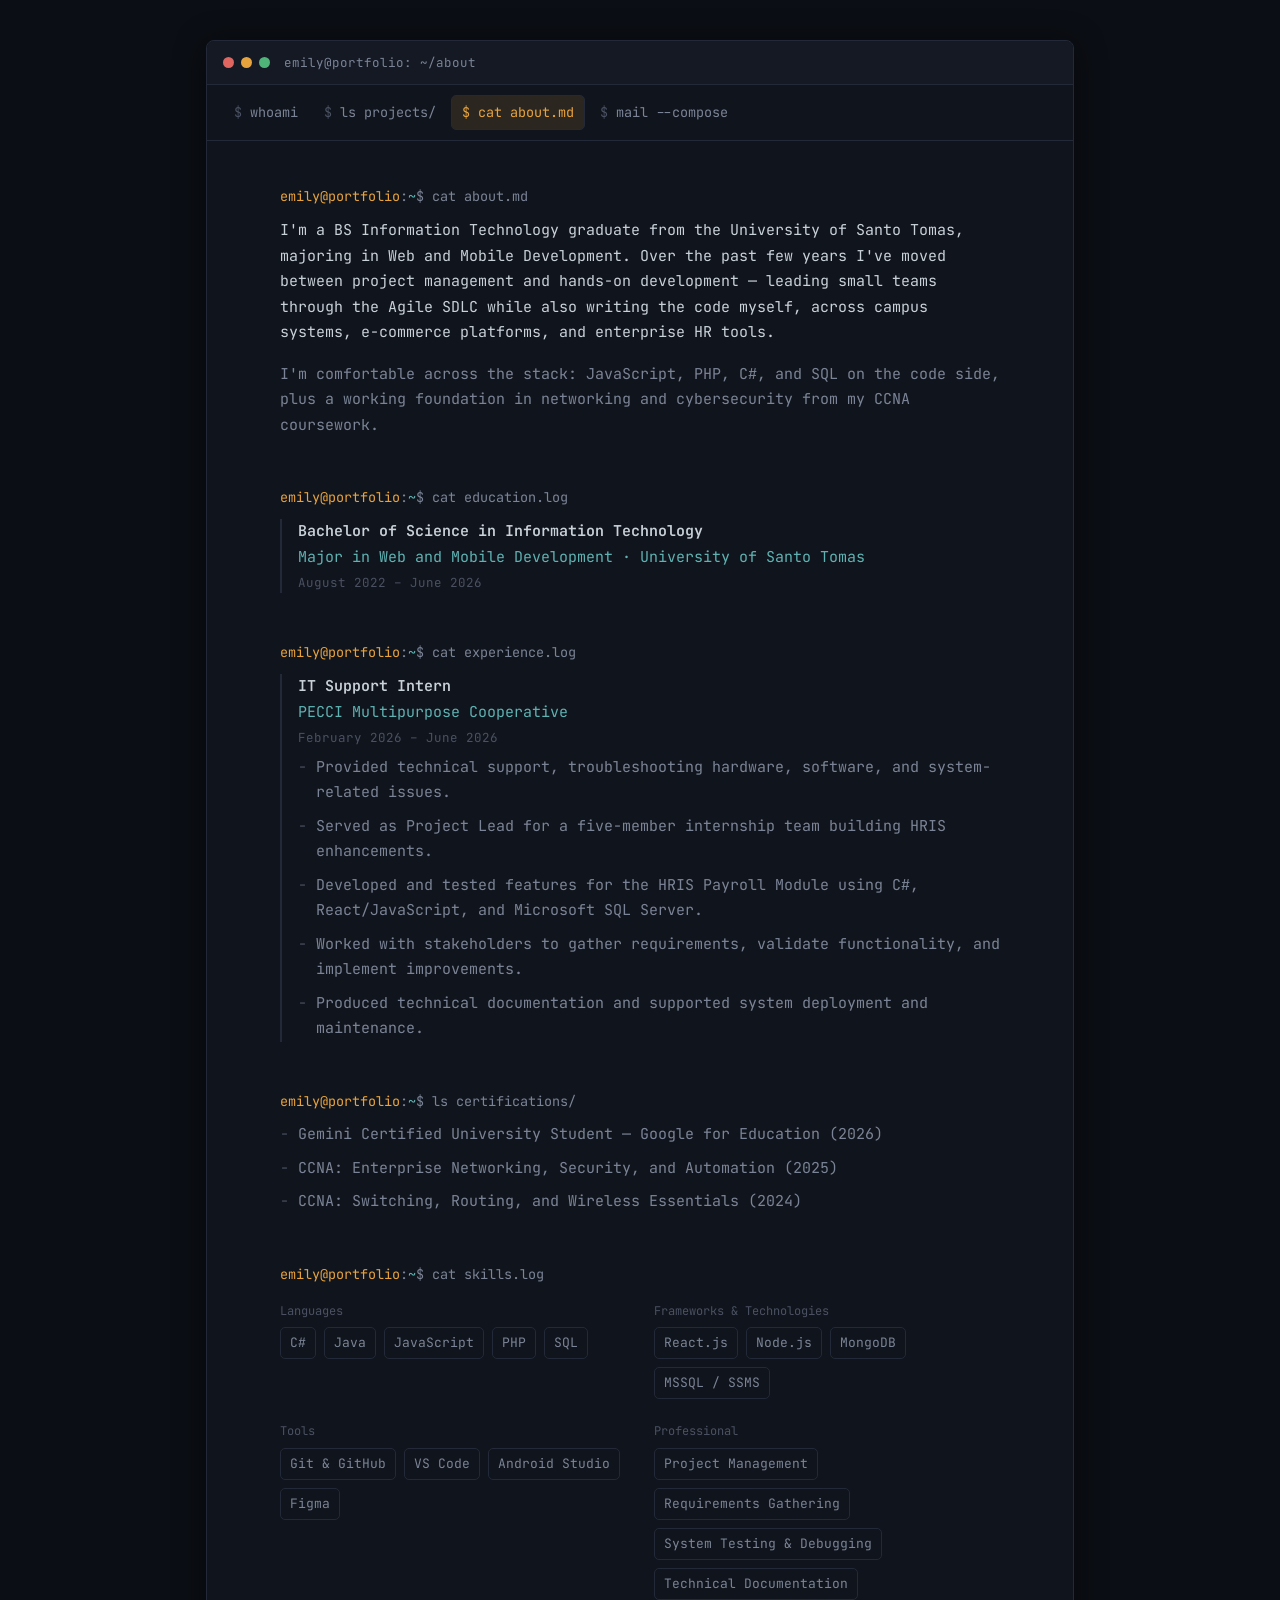
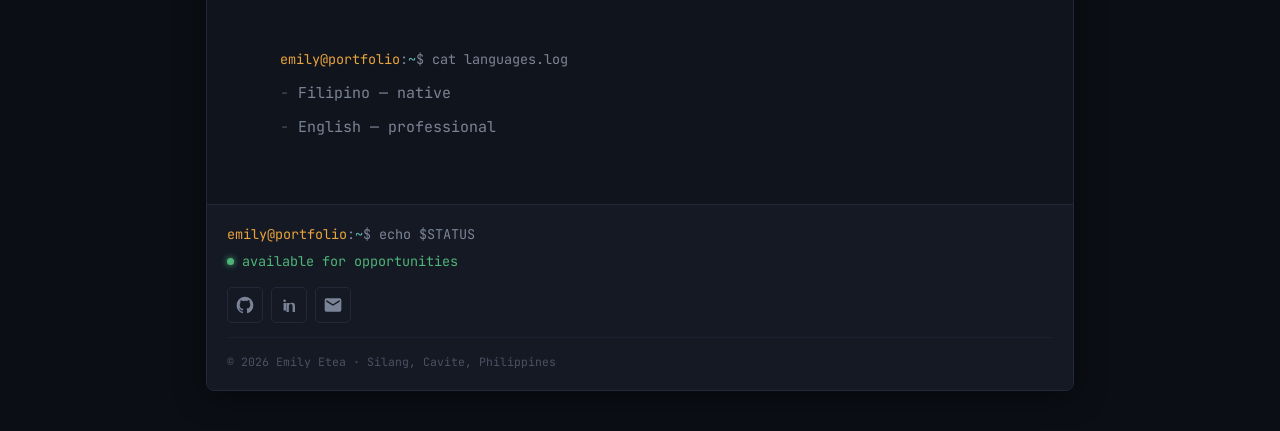
==== about.html @ c7e9036c "Updated pages 9/18/26" ====
<!DOCTYPE html>
<html lang="en">
<head>
<meta charset="UTF-8">
<meta name="viewport" content="width=device-width, initial-scale=1.0">
<title>About — Emily Etea</title>
<link rel="icon" href="data:image/svg+xml,<svg xmlns=%22http://www.w3.org/2000/svg%22 viewBox=%220 0 100 100%22><text y=%22.9em%22 font-size=%2290%22>💻</text></svg>">
<link rel="stylesheet" href="css/style.css">
</head>
<body>
<div class="term">
  <div class="term-window">
    <div class="term-titlebar">
      <div class="term-dots"><span class="a"></span><span class="b"></span><span class="c"></span></div>
      <a class="term-title" href="index.html" data-tooltip="Go home">emily@portfolio: ~/about</a>
    </div>
    <nav class="term-nav" aria-label="Primary">
      <a href="index.html" data-tooltip="Home">whoami</a>
      <a href="projects.html" data-tooltip="Projects">ls projects/</a>
      <a href="about.html" aria-current="page" data-tooltip="About me">cat about.md</a>
      <a href="contact.html" data-tooltip="Get in touch">mail --compose</a>
    </nav>

    <div class="term-body">

      <section class="cmd-block">
        <p class="cmd"><span class="prompt">emily@portfolio</span>:<span class="path">~</span>$ cat about.md</p>
        <p>I'm a BS Information Technology graduate from the University of Santo Tomas, majoring in Web and Mobile Development. Over the past few years I've moved between project management and hands-on development — leading small teams through the Agile SDLC while also writing the code myself, across campus systems, e-commerce platforms, and enterprise HR tools.</p>
        <p class="dim">I'm comfortable across the stack: JavaScript, PHP, C#, and SQL on the code side, plus a working foundation in networking and cybersecurity from my CCNA coursework.</p>
      </section>

      <section class="cmd-block">
        <p class="cmd"><span class="prompt">emily@portfolio</span>:<span class="path">~</span>$ cat education.log</p>
        <div class="entry">
          <div class="entry-head">
            <div class="entry-title">Bachelor of Science in Information Technology</div>
            <div class="entry-org">Major in Web and Mobile Development · University of Santo Tomas</div>
            <span class="entry-date">August 2022 – June 2026</span>
          </div>
        </div>
      </section>

      <section class="cmd-block">
        <p class="cmd"><span class="prompt">emily@portfolio</span>:<span class="path">~</span>$ cat experience.log</p>
        <div class="entry">
          <div class="entry-head">
            <div class="entry-title">IT Support Intern</div>
            <div class="entry-org">PECCI Multipurpose Cooperative</div>
            <span class="entry-date">February 2026 – June 2026</span>
          </div>
          <ul class="plain">
            <li>Provided technical support, troubleshooting hardware, software, and system-related issues.</li>
            <li>Served as Project Lead for a five-member internship team building HRIS enhancements.</li>
            <li>Developed and tested features for the HRIS Payroll Module using C#, React/JavaScript, and Microsoft SQL Server.</li>
            <li>Worked with stakeholders to gather requirements, validate functionality, and implement improvements.</li>
            <li>Produced technical documentation and supported system deployment and maintenance.</li>
          </ul>
        </div>
      </section>

      <section class="cmd-block">
        <p class="cmd"><span class="prompt">emily@portfolio</span>:<span class="path">~</span>$ ls certifications/</p>
        <ul class="plain">
          <li>Gemini Certified University Student — Google for Education (2026)</li>
          <li>CCNA: Enterprise Networking, Security, and Automation (2025)</li>
          <li>CCNA: Switching, Routing, and Wireless Essentials (2024)</li>
        </ul>
      </section>

      <section class="cmd-block">
        <p class="cmd"><span class="prompt">emily@portfolio</span>:<span class="path">~</span>$ cat skills.log</p>
        <dl class="skill-grid">
          <div>
            <dt>Languages</dt>
            <dd class="chips">
              <span class="chip">C#</span><span class="chip">Java</span><span class="chip">JavaScript</span>
              <span class="chip">PHP</span><span class="chip">SQL</span>
            </dd>
          </div>
          <div>
            <dt>Frameworks &amp; Technologies</dt>
            <dd class="chips">
              <span class="chip">React.js</span><span class="chip">Node.js</span>
              <span class="chip">MongoDB</span><span class="chip">MSSQL / SSMS</span>
            </dd>
          </div>
          <div>
            <dt>Tools</dt>
            <dd class="chips">
              <span class="chip">Git &amp; GitHub</span><span class="chip">VS Code</span>
              <span class="chip">Android Studio</span><span class="chip">Figma</span>
            </dd>
          </div>
          <div>
            <dt>Professional</dt>
            <dd class="chips">
              <span class="chip">Project Management</span><span class="chip">Requirements Gathering</span>
              <span class="chip">System Testing &amp; Debugging</span><span class="chip">Technical Documentation</span>
            </dd>
          </div>
        </dl>
      </section>

      <section class="cmd-block">
        <p class="cmd"><span class="prompt">emily@portfolio</span>:<span class="path">~</span>$ cat languages.log</p>
        <ul class="plain">
          <li>Filipino — native</li>
          <li>English — professional</li>
        </ul>
      </section>

    </div>

    <footer class="term-footer">
      <p class="cmd"><span class="prompt">emily@portfolio</span>:<span class="path">~</span>$ echo $STATUS</p>
      <p class="status">available for opportunities</p>
      <div class="links">
        <a class="social-link" href="https://github.com/EmilyEtea" target="_blank" rel="noopener" aria-label="GitHub" data-tooltip="github.com/EmilyEtea">
          <svg viewBox="0 0 24 24" aria-hidden="true"><path d="M12 2C6.48 2 2 6.58 2 12.23c0 4.5 2.87 8.32 6.84 9.67.5.1.68-.22.68-.49v-1.7c-2.78.62-3.37-1.34-3.37-1.34-.45-1.2-1.11-1.52-1.11-1.52-.9-.63.07-.62.07-.62 1 .07 1.54 1.05 1.54 1.05.9 1.57 2.36 1.12 2.94.86.09-.67.35-1.12.63-1.38-2.22-.26-4.56-1.14-4.56-5.05 0-1.12.38-2.03 1.01-2.75-.1-.26-.44-1.3.1-2.7 0 0 .83-.27 2.75 1.05A9.34 9.34 0 0 1 12 6.8c.84 0 1.69.11 2.48.33 1.92-1.32 2.75-1.05 2.75-1.05.54 1.4.2 2.44.1 2.7.63.72 1.01 1.63 1.01 2.75 0 3.92-2.35 4.79-4.58 5.04.36.32.68.94.68 1.9v2.82c0 .27.18.6.69.49A10.23 10.23 0 0 0 22 12.23C22 6.58 17.52 2 12 2Z"/></svg>
        </a>
        <a class="social-link" href="https://www.linkedin.com/in/emily-etea" target="_blank" rel="noopener" aria-label="LinkedIn" data-tooltip="linkedin.com/in/emily-etea">
          <svg viewBox="0 0 24 24" aria-hidden="true"><path d="M6.94 8.5A1.56 1.56 0 1 1 6.94 5.4a1.56 1.56 0 0 1 0 3.1ZM5.5 9.66h2.9v8.84H5.5V9.66Zm4.68 0h2.77v1.21h.04c.39-.73 1.33-1.5 2.74-1.5 2.93 0 3.47 1.93 3.47 4.43v6.7h-2.9v-6.27c0-1.49-.03-3.41-2.08-3.41-2.08 0-2.4 1.62-2.4 3.3v6.38h-2.9V9.66Z"/></svg>
        </a>
        <a class="social-link" href="mailto:emilyetea@hotmail.com" aria-label="Email" data-tooltip="emilyetea@hotmail.com">
          <svg viewBox="0 0 24 24" aria-hidden="true"><path d="M20 4H4a2 2 0 0 0-2 2v12a2 2 0 0 0 2 2h16a2 2 0 0 0 2-2V6a2 2 0 0 0-2-2Zm0 4-8 5-8-5V6l8 5 8-5v2Z"/></svg>
        </a>
      </div>
      <hr class="footer-divider">
      <p class="footer-copy">© 2026 Emily Etea · Silang, Cavite, Philippines</p>
    </footer>
  </div>
</div>
<script src="js/script.js"></script>
</body>
</html>
---- css/style.css ----
/* ==========================================================================
   Emily Etea — portfolio
   Design language: a persistent terminal window. Every section is headed
   by a real shell command relevant to its content instead of a generic
   label. One accent color (amber), one quiet secondary (teal, links only).
   ========================================================================== */

@import url('https://fonts.googleapis.com/css2?family=JetBrains+Mono:wght@400;500;600;700&display=swap');

:root {
  --bg: #0b0e14;
  --bg-panel: #10141c;
  --bg-panel-alt: #141924;
  --border: #232938;
  --border-soft: #1a2030;
  --text: #c9d1d9;
  --text-dim: #7b8496;
  --text-faint: #4b5162;
  --accent: #e8a33d;
  --accent-soft: rgba(232, 163, 61, 0.12);
  --accent-glow: rgba(232, 163, 61, 0.18);
  --link: #5fb3b3;
  --link-hover: #82cccc;
  --dot-a: #e0645f;
  --dot-b: #e8a33d;
  --dot-c: #4fb477;
  --radius: 5px;
  --mono: 'JetBrains Mono', ui-monospace, 'SFMono-Regular', Menlo, Consolas, monospace;
  --maxw: 760px;
  --transition: 160ms ease;
}

* { box-sizing: border-box; }

html { -webkit-text-size-adjust: 100%; }

body {
  margin: 0;
  background: var(--bg);
  color: var(--text);
  font-family: var(--mono);
  font-size: 15px;
  line-height: 1.7;
  -webkit-font-smoothing: antialiased;
}

::selection {
  background: var(--accent-soft);
  color: var(--accent);
}

a {
  color: var(--link);
  text-decoration: none;
  border-bottom: 1px solid transparent;
  transition: color var(--transition), border-color var(--transition);
}
a:hover,
a:focus-visible {
  border-bottom-color: var(--link);
}
a:focus-visible {
  outline: 1px dashed var(--accent);
  outline-offset: 3px;
}

/* ---- social links (icon-only, tooltip on hover) ------------------------- */

.social-link {
  display: inline-flex;
  align-items: center;
  justify-content: center;
  width: 36px;
  height: 36px;
  border-radius: var(--radius);
  border: 1px solid var(--border);
  color: var(--text-dim);
  background: transparent;
  position: relative;
  transition: color var(--transition), border-color var(--transition),
              background var(--transition), box-shadow var(--transition);
}

.social-link:hover,
.social-link:focus-visible {
  color: var(--link-hover);
  border-color: var(--link);
  background: rgba(95, 179, 179, 0.08);
  box-shadow: 0 0 8px rgba(95, 179, 179, 0.15);
  border-bottom: 1px solid var(--link);
}

/* hide the text label — icon only */
.social-link span {
  display: none;
}

.social-link svg {
  width: 20px;
  height: 20px;
  display: block;
  flex-shrink: 0;
  fill: currentColor;
}

/* ---- terminal chrome ---------------------------------------------- */

.term {
  max-width: 900px;
  margin: 40px auto;
  padding: 0 16px;
}

.term-window {
  border: 1px solid var(--border);
  border-radius: 8px;
  background: var(--bg-panel);
  overflow: visible;
  box-shadow: 0 4px 32px rgba(0, 0, 0, 0.45);
}

/* Re-clip the top corners on the titlebar so the rounded window edge still shows */
.term-titlebar {
  display: flex;
  align-items: center;
  gap: 14px;
  padding: 11px 16px;
  background: var(--bg-panel-alt);
  border-bottom: 1px solid var(--border);
  border-radius: 7px 7px 0 0;
}

.term-dots { display: flex; gap: 7px; }
.term-dots span {
  width: 11px;
  height: 11px;
  border-radius: 50%;
  display: inline-block;
  transition: filter var(--transition);
}
.term-dots span:hover { filter: brightness(1.3); }
.term-dots .a { background: var(--dot-a); }
.term-dots .b { background: var(--dot-b); }
.term-dots .c { background: var(--dot-c); }

/* Clickable title / logo in the titlebar */
.term-title {
  font-size: 12.5px;
  color: var(--text-dim);
}

a.term-title {
  border-bottom: none;
  transition: color var(--transition);
}
a.term-title:hover,
a.term-title:focus-visible {
  color: var(--text);
  border-bottom: none;
}

/* ---- title tooltip on hover -------------------------------------------- */
/* Applied to nav links and the titlebar logo link */

[data-tooltip] {
  position: relative;
}

[data-tooltip]::after {
  content: attr(data-tooltip);
  position: absolute;
  bottom: calc(100% + 8px);
  left: 50%;
  transform: translateX(-50%) translateY(4px);
  background: var(--bg-panel-alt);
  border: 1px solid var(--border);
  color: var(--text-dim);
  font-size: 11.5px;
  white-space: nowrap;
  padding: 5px 10px;
  border-radius: var(--radius);
  pointer-events: none;
  opacity: 0;
  transition: opacity 140ms ease, transform 140ms ease;
  z-index: 10;
}

[data-tooltip]:hover::after,
[data-tooltip]:focus-visible::after {
  opacity: 1;
  transform: translateX(-50%) translateY(0);
}

/* nav styled as shell commands */
.term-nav {
  display: flex;
  flex-wrap: wrap;
  gap: 4px 4px;
  padding: 10px 16px;
  border-bottom: 1px solid var(--border);
  background: var(--bg-panel);
}
.term-nav a {
  color: var(--text-dim);
  border: 1px solid transparent;
  padding: 5px 10px;
  border-radius: var(--radius);
  font-size: 13.5px;
  border-bottom: 1px solid transparent;
  transition: color var(--transition), border-color var(--transition), background var(--transition);
}
.term-nav a::before {
  content: "$ ";
  color: var(--text-faint);
  transition: color var(--transition);
}
.term-nav a:hover {
  color: var(--text);
  border-color: var(--border);
}
.term-nav a:hover::before {
  color: var(--text-dim);
}
.term-nav a[aria-current="page"] {
  color: var(--accent);
  border-color: var(--border);
  background: var(--accent-soft);
}
.term-nav a[aria-current="page"]::before {
  color: var(--accent);
}

.term-body {
  max-width: var(--maxw);
  margin: 0 auto;
  padding: 44px 20px 56px;
}

/* ---- command / output blocks --------------------------------------- */

.cmd {
  color: var(--text-dim);
  font-size: 13.5px;
  margin: 0 0 10px;
}
.cmd .prompt { color: var(--accent); }
.cmd .path { color: var(--link); }

.cmd-block {
  margin: 0 0 48px;
  /* fade-in on scroll — JS sets .is-visible */
  opacity: 0;
  transform: translateY(12px);
  transition: opacity 380ms ease, transform 380ms ease;
}
.cmd-block.is-visible {
  opacity: 1;
  transform: translateY(0);
}
.cmd-block:last-child { margin-bottom: 0; }

.hero-line {
  font-size: 15px;
  color: var(--text);
  margin: 0 0 6px;
}

.cursor {
  display: inline-block;
  width: 8px;
  height: 1em;
  background: var(--accent);
  vertical-align: text-bottom;
  margin-left: 2px;
  animation: blink 1s steps(1) infinite;
}
@keyframes blink { 50% { opacity: 0; } }
@media (prefers-reduced-motion: reduce) {
  .cursor { animation: none; }
  .cmd-block { opacity: 1; transform: none; transition: none; }
}

h1, h2, h3 {
  font-family: var(--mono);
  font-weight: 700;
  color: var(--text);
  line-height: 1.35;
  margin: 0 0 14px;
}
h1 { font-size: 26px; }
h2 { font-size: 19px; }
h3 { font-size: 15.5px; color: var(--accent); }

p { margin: 0 0 16px; color: var(--text); }
p.dim { color: var(--text-dim); }

ul.plain { list-style: none; margin: 0; padding: 0; }
ul.plain li {
  padding-left: 18px;
  position: relative;
  margin-bottom: 8px;
  color: var(--text-dim);
}
ul.plain li::before {
  content: "-";
  position: absolute;
  left: 0;
  color: var(--text-faint);
}

/* ---- chips / tags ---------------------------------------------------- */

.chips { display: flex; flex-wrap: wrap; gap: 8px; margin: 4px 0 0; }
.chip {
  border: 1px solid var(--border);
  border-radius: var(--radius);
  padding: 4px 9px;
  font-size: 13px;
  color: var(--text-dim);
  transition: color var(--transition), border-color var(--transition), background var(--transition);
  cursor: default;
}
.chip:hover {
  color: var(--accent);
  border-color: var(--accent);
  background: var(--accent-soft);
}

/* ---- buttons ----------------------------------------------------------- */

.btn-row { display: flex; flex-wrap: wrap; gap: 12px; margin-top: 22px; }
.btn {
  font-family: var(--mono);
  font-size: 13.5px;
  color: var(--text);
  border: 1px solid var(--border);
  border-radius: var(--radius);
  padding: 9px 14px;
  background: var(--bg-panel-alt);
  transition: color var(--transition), border-color var(--transition),
              background var(--transition), box-shadow var(--transition);
  position: relative;
  overflow: hidden;
}
.btn::before { content: "[ "; color: var(--text-faint); }
.btn::after  { content: " ]"; color: var(--text-faint); }
.btn:hover {
  border-color: var(--accent);
  color: var(--accent);
  border-bottom: 1px solid var(--accent);
  box-shadow: 0 0 10px var(--accent-glow);
}
.btn.primary { color: var(--accent); border-color: var(--border); }
.btn.primary:hover {
  background: var(--accent-soft);
  box-shadow: 0 0 12px var(--accent-glow);
}

/* ---- panels (highlights, project cards) --------------------------------- */

.panel {
  border: 1px solid var(--border);
  border-radius: 6px;
  padding: 18px 20px;
  margin-bottom: 16px;
  background: var(--bg-panel-alt);
  transition: border-color var(--transition), transform 180ms ease,
              box-shadow 180ms ease;
}
.panel:last-child { margin-bottom: 0; }
.panel:hover {
  border-color: var(--border-soft);
  transform: translateY(-2px);
  box-shadow: 0 6px 24px rgba(0, 0, 0, 0.35);
}

.panel-head {
  display: flex;
  justify-content: space-between;
  align-items: baseline;
  gap: 12px;
  flex-wrap: wrap;
  margin-bottom: 8px;
}
.panel-head .name {
  color: var(--accent);
  font-weight: 600;
  font-size: 15px;
  display: inline-flex;
  align-items: center;
  gap: 8px;
}
.panel-head .name svg {
  width: 16px;
  height: 16px;
  fill: currentColor;
  flex-shrink: 0;
}
.panel-head .meta { color: var(--text-faint); font-size: 12.5px; }

/* ---- timeline / experience entries --------------------------------------- */

.entry { padding-left: 16px; border-left: 2px solid var(--border); margin-bottom: 28px; }
.entry:last-child { margin-bottom: 0; }
.entry-head { margin-bottom: 6px; }
.entry-title { color: var(--text); font-weight: 600; font-size: 15px; }
.entry-org { color: var(--link); }
.entry-date { color: var(--text-faint); font-size: 12.5px; display: block; margin-top: 2px; }

/* ---- skills matrix --------------------------------------------------------- */

.skill-grid {
  display: grid;
  grid-template-columns: 1fr 1fr;
  gap: 22px 28px;
}
.skill-grid dt { color: var(--text-faint); font-size: 12px; margin-bottom: 6px; }
.skill-grid dd { margin: 0; }

/* ---- footer ------------------------------------------------------------------ */

.term-footer {
  border-top: 1px solid var(--border);
  padding: 18px 20px;
  background: var(--bg-panel-alt);
  border-radius: 0 0 7px 7px;
  overflow: visible;
}
.term-footer .cmd { margin-bottom: 4px; }
.term-footer .status {
  color: var(--dot-c);
  font-size: 13.5px;
  margin: 0 0 14px;
  display: flex;
  align-items: center;
  gap: 8px;
}
.term-footer .status::before {
  content: '';
  display: inline-block;
  width: 7px;
  height: 7px;
  border-radius: 50%;
  background: var(--dot-c);
  box-shadow: 0 0 6px var(--dot-c);
  flex-shrink: 0;
  animation: pulse 2.2s ease infinite;
}
@keyframes pulse {
  0%, 100% { opacity: 1; }
  50%       { opacity: 0.4; }
}
@media (prefers-reduced-motion: reduce) {
  .term-footer .status::before { animation: none; }
}

.term-footer .links {
  display: flex;
  flex-wrap: wrap;
  gap: 8px;
}

/* ---- footer divider ---- */

.footer-divider {
  border: none;
  border-top: 1px solid var(--border-soft);
  margin: 14px 0;
}

.footer-copy {
  color: var(--text-faint);
  font-size: 11.5px;
  margin: 0;
}

/* ---- responsive ----------------------------------------------------------- */

@media (max-width: 620px) {
  .skill-grid { grid-template-columns: 1fr; }
  .term-body { padding: 32px 16px 44px; }
  h1 { font-size: 22px; }
  .term { margin: 16px auto; }
}
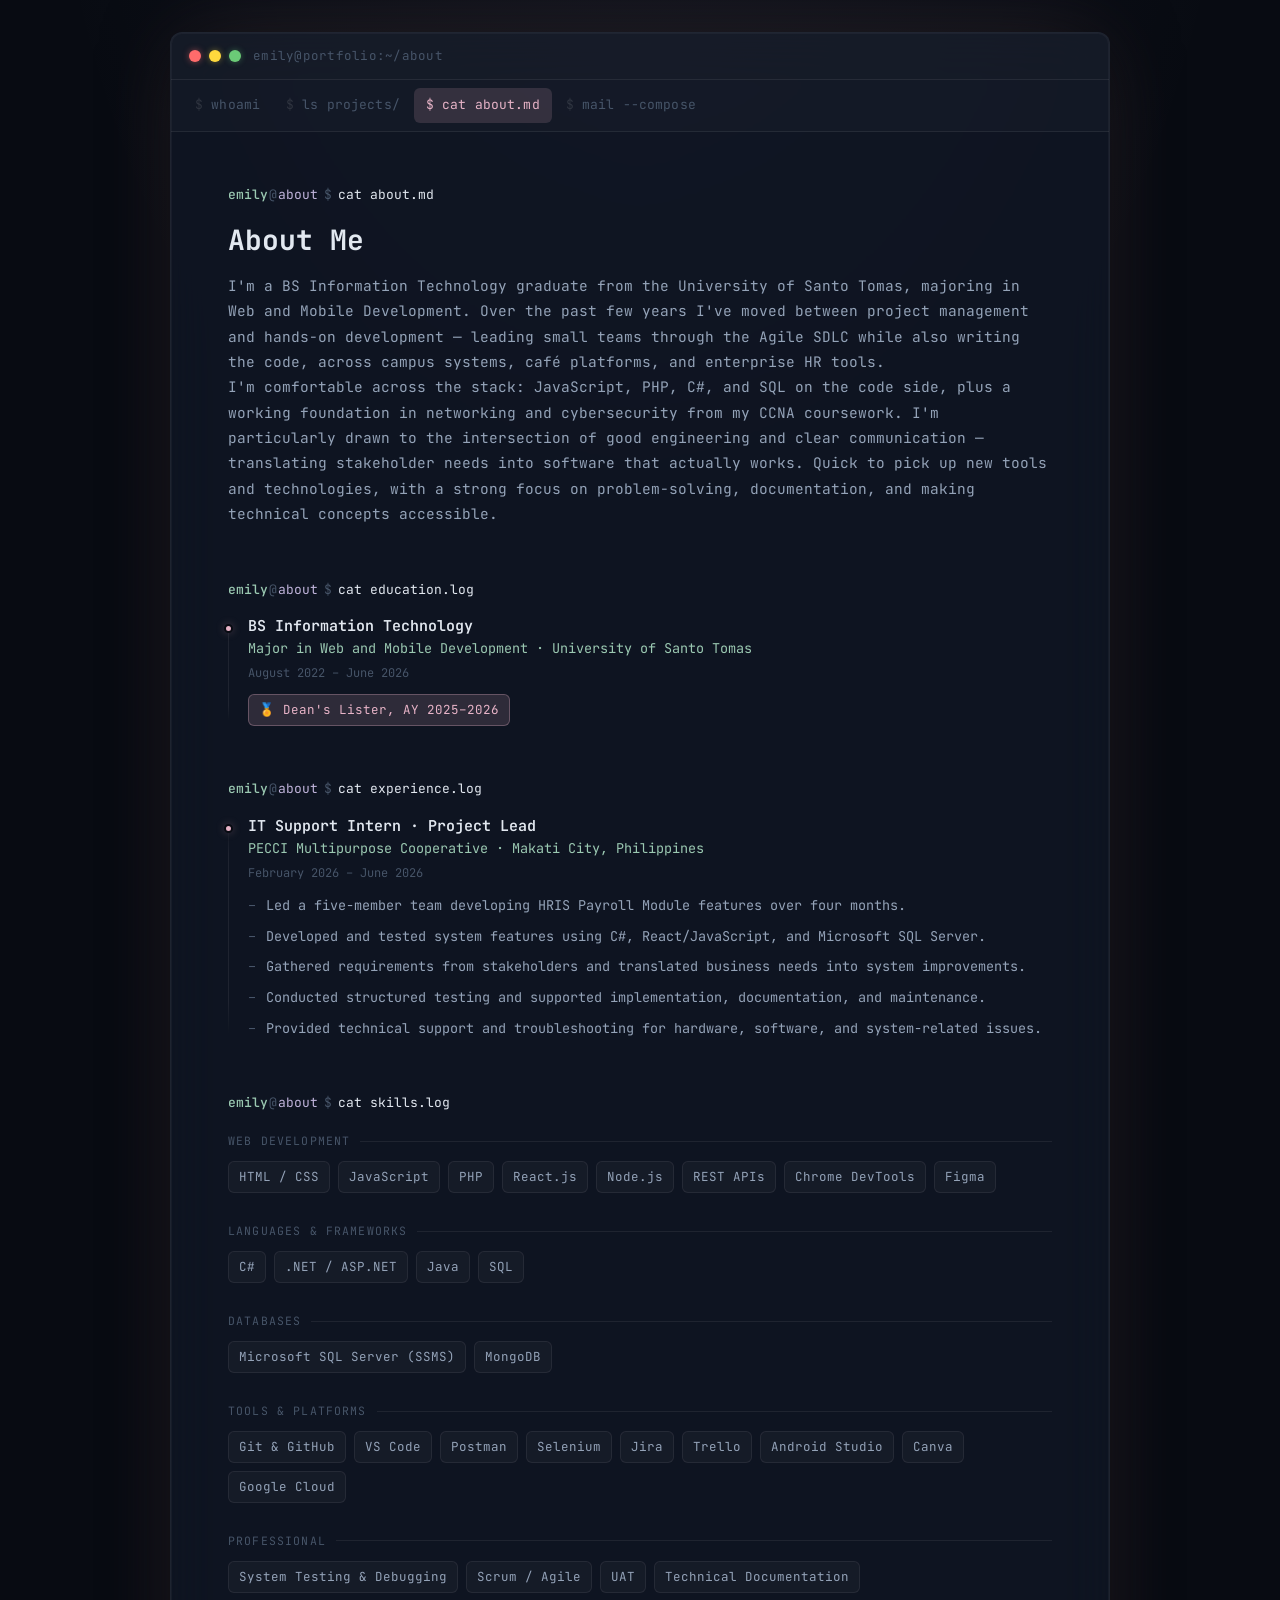
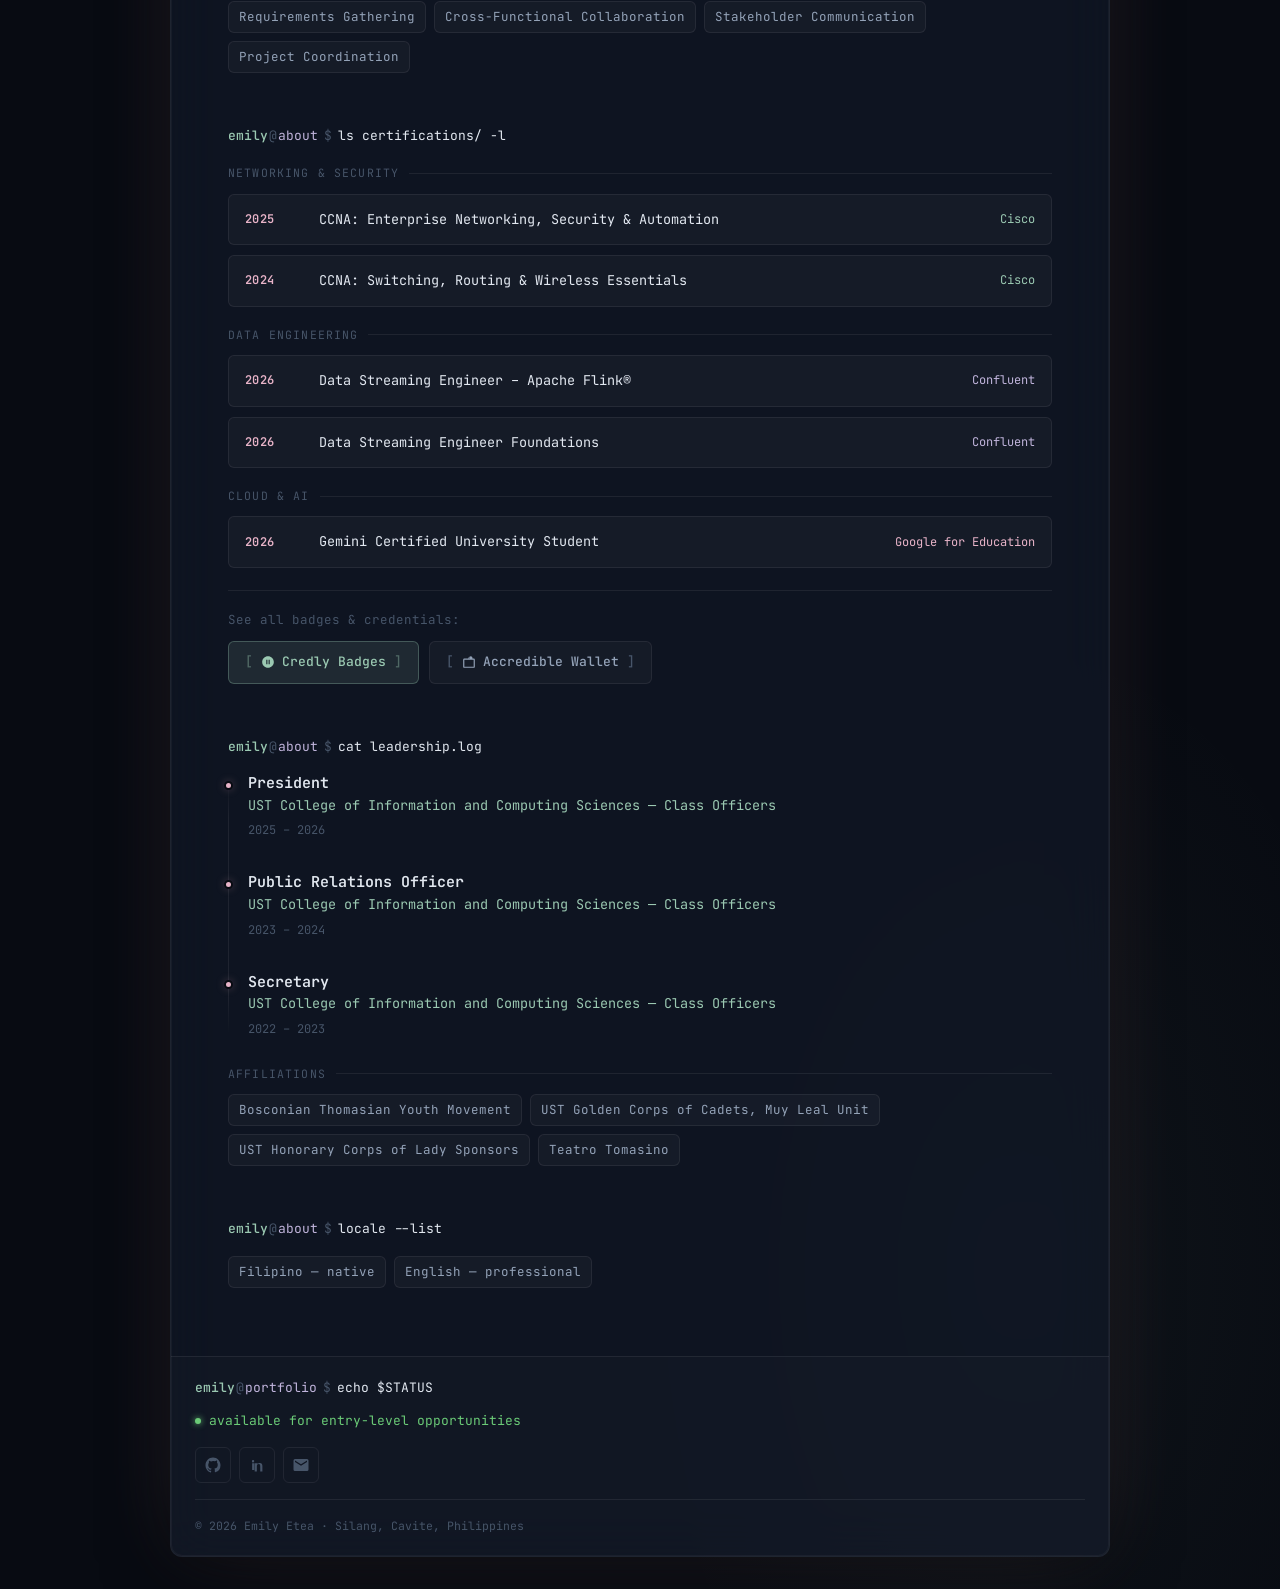
==== commit e12d8aeb: "Revised output." ====
--- a/about.html
+++ b/about.html
@@ -4,117 +4,280 @@
 <meta charset="UTF-8">
 <meta name="viewport" content="width=device-width, initial-scale=1.0">
 <title>About — Emily Etea</title>
-<link rel="icon" href="data:image/svg+xml,<svg xmlns=%22http://www.w3.org/2000/svg%22 viewBox=%220 0 100 100%22><text y=%22.9em%22 font-size=%2290%22>💻</text></svg>">
+<meta name="description" content="Background, skills, experience, and certifications for Emily Etea, IT graduate from UST.">
+<link rel="icon" href="data:image/svg+xml,<svg xmlns=%22http://www.w3.org/2000/svg%22 viewBox=%220 0 100 100%22><text y=%22.9em%22 font-size=%2290%22>🌸</text></svg>">
 <link rel="stylesheet" href="css/style.css">
 </head>
 <body>
 <div class="term">
   <div class="term-window">
+
     <div class="term-titlebar">
-      <div class="term-dots"><span class="a"></span><span class="b"></span><span class="c"></span></div>
-      <a class="term-title" href="index.html" data-tooltip="Go home">emily@portfolio: ~/about</a>
+      <div class="term-dots">
+        <span class="a"></span><span class="b"></span><span class="c"></span>
+      </div>
+      <a class="term-title" href="index.html" data-tooltip="Home">emily@portfolio:~/about</a>
     </div>
+
     <nav class="term-nav" aria-label="Primary">
       <a href="index.html" data-tooltip="Home">whoami</a>
       <a href="projects.html" data-tooltip="Projects">ls projects/</a>
-      <a href="about.html" aria-current="page" data-tooltip="About me">cat about.md</a>
+      <a href="about.html" aria-current="page" data-tooltip="About &amp; Skills">cat about.md</a>
       <a href="contact.html" data-tooltip="Get in touch">mail --compose</a>
     </nav>
 
     <div class="term-body">
 
-      <section class="cmd-block">
-        <p class="cmd"><span class="prompt">emily@portfolio</span>:<span class="path">~</span>$ cat about.md</p>
-        <p>I'm a BS Information Technology graduate from the University of Santo Tomas, majoring in Web and Mobile Development. Over the past few years I've moved between project management and hands-on development — leading small teams through the Agile SDLC while also writing the code myself, across campus systems, e-commerce platforms, and enterprise HR tools.</p>
-        <p class="dim">I'm comfortable across the stack: JavaScript, PHP, C#, and SQL on the code side, plus a working foundation in networking and cybersecurity from my CCNA coursework.</p>
-      </section>
-
-      <section class="cmd-block">
-        <p class="cmd"><span class="prompt">emily@portfolio</span>:<span class="path">~</span>$ cat education.log</p>
-        <div class="entry">
-          <div class="entry-head">
-            <div class="entry-title">Bachelor of Science in Information Technology</div>
+      <!-- ── About ────────────────────────────────────────── -->
+      <section class="cmd-block">
+        <p class="cmd">
+          <span class="prompt">emily</span><span class="sep">@</span><span class="path">about</span><span class="dollar">$</span>
+          <span class="command">cat about.md</span>
+        </p>
+        <h1 style="margin-bottom:14px">About Me</h1>
+        <p>
+          I'm a BS Information Technology graduate from the University of Santo Tomas, majoring in
+          Web and Mobile Development. Over the past few years I've moved between project management
+          and hands-on development — leading small teams through the Agile SDLC while also writing
+          the code, across campus systems, café platforms, and enterprise HR tools.
+        </p>
+        <p>
+          I'm comfortable across the stack: JavaScript, PHP, C#, and SQL on the code side, plus a
+          working foundation in networking and cybersecurity from my CCNA coursework. I'm particularly
+          drawn to the intersection of good engineering and clear communication — translating stakeholder
+          needs into software that actually works. Quick to pick up new tools and technologies, with a
+          strong focus on problem-solving, documentation, and making technical concepts accessible.
+        </p>
+      </section>
+
+      <!-- ── Education ────────────────────────────────────── -->
+      <section class="cmd-block">
+        <p class="cmd">
+          <span class="prompt">emily</span><span class="sep">@</span><span class="path">about</span><span class="dollar">$</span>
+          <span class="command">cat education.log</span>
+        </p>
+        <div class="timeline">
+          <div class="entry">
+            <div class="entry-title">BS Information Technology</div>
             <div class="entry-org">Major in Web and Mobile Development · University of Santo Tomas</div>
             <span class="entry-date">August 2022 – June 2026</span>
-          </div>
-        </div>
-      </section>
-
-      <section class="cmd-block">
-        <p class="cmd"><span class="prompt">emily@portfolio</span>:<span class="path">~</span>$ cat experience.log</p>
-        <div class="entry">
-          <div class="entry-head">
-            <div class="entry-title">IT Support Intern</div>
-            <div class="entry-org">PECCI Multipurpose Cooperative</div>
+            <div class="chips" style="margin-top:8px">
+              <span class="chip chip-honor">🏅 Dean's Lister, AY 2025–2026</span>
+            </div>
+          </div>
+        </div>
+      </section>
+
+      <!-- ── Experience ───────────────────────────────────── -->
+      <section class="cmd-block">
+        <p class="cmd">
+          <span class="prompt">emily</span><span class="sep">@</span><span class="path">about</span><span class="dollar">$</span>
+          <span class="command">cat experience.log</span>
+        </p>
+        <div class="timeline">
+          <div class="entry">
+            <div class="entry-title">IT Support Intern · Project Lead</div>
+            <div class="entry-org">PECCI Multipurpose Cooperative · Makati City, Philippines</div>
             <span class="entry-date">February 2026 – June 2026</span>
-          </div>
-          <ul class="plain">
-            <li>Provided technical support, troubleshooting hardware, software, and system-related issues.</li>
-            <li>Served as Project Lead for a five-member internship team building HRIS enhancements.</li>
-            <li>Developed and tested features for the HRIS Payroll Module using C#, React/JavaScript, and Microsoft SQL Server.</li>
-            <li>Worked with stakeholders to gather requirements, validate functionality, and implement improvements.</li>
-            <li>Produced technical documentation and supported system deployment and maintenance.</li>
-          </ul>
-        </div>
-      </section>
-
-      <section class="cmd-block">
-        <p class="cmd"><span class="prompt">emily@portfolio</span>:<span class="path">~</span>$ ls certifications/</p>
-        <ul class="plain">
-          <li>Gemini Certified University Student — Google for Education (2026)</li>
-          <li>CCNA: Enterprise Networking, Security, and Automation (2025)</li>
-          <li>CCNA: Switching, Routing, and Wireless Essentials (2024)</li>
-        </ul>
-      </section>
-
-      <section class="cmd-block">
-        <p class="cmd"><span class="prompt">emily@portfolio</span>:<span class="path">~</span>$ cat skills.log</p>
-        <dl class="skill-grid">
-          <div>
-            <dt>Languages</dt>
-            <dd class="chips">
-              <span class="chip">C#</span><span class="chip">Java</span><span class="chip">JavaScript</span>
-              <span class="chip">PHP</span><span class="chip">SQL</span>
-            </dd>
-          </div>
-          <div>
-            <dt>Frameworks &amp; Technologies</dt>
-            <dd class="chips">
-              <span class="chip">React.js</span><span class="chip">Node.js</span>
-              <span class="chip">MongoDB</span><span class="chip">MSSQL / SSMS</span>
-            </dd>
-          </div>
-          <div>
-            <dt>Tools</dt>
-            <dd class="chips">
-              <span class="chip">Git &amp; GitHub</span><span class="chip">VS Code</span>
-              <span class="chip">Android Studio</span><span class="chip">Figma</span>
-            </dd>
-          </div>
-          <div>
-            <dt>Professional</dt>
-            <dd class="chips">
-              <span class="chip">Project Management</span><span class="chip">Requirements Gathering</span>
-              <span class="chip">System Testing &amp; Debugging</span><span class="chip">Technical Documentation</span>
-            </dd>
-          </div>
-        </dl>
-      </section>
-
-      <section class="cmd-block">
-        <p class="cmd"><span class="prompt">emily@portfolio</span>:<span class="path">~</span>$ cat languages.log</p>
-        <ul class="plain">
-          <li>Filipino — native</li>
-          <li>English — professional</li>
-        </ul>
-      </section>
-
-    </div>
+            <ul class="plain">
+              <li>Led a five-member team developing HRIS Payroll Module features over four months.</li>
+              <li>Developed and tested system features using C#, React/JavaScript, and Microsoft SQL Server.</li>
+              <li>Gathered requirements from stakeholders and translated business needs into system improvements.</li>
+              <li>Conducted structured testing and supported implementation, documentation, and maintenance.</li>
+              <li>Provided technical support and troubleshooting for hardware, software, and system-related issues.</li>
+            </ul>
+          </div>
+        </div>
+      </section>
+
+      <!-- ── Skills ───────────────────────────────────────── -->
+      <section class="cmd-block">
+        <p class="cmd">
+          <span class="prompt">emily</span><span class="sep">@</span><span class="path">about</span><span class="dollar">$</span>
+          <span class="command">cat skills.log</span>
+        </p>
+
+        <div class="skill-section">
+          <div class="skill-category">Web Development</div>
+          <div class="chips">
+            <span class="chip">HTML / CSS</span>
+            <span class="chip">JavaScript</span>
+            <span class="chip">PHP</span>
+            <span class="chip">React.js</span>
+            <span class="chip">Node.js</span>
+            <span class="chip">REST APIs</span>
+            <span class="chip">Chrome DevTools</span>
+            <span class="chip">Figma</span>
+          </div>
+        </div>
+
+        <div class="skill-section" style="margin-top:20px">
+          <div class="skill-category">Languages &amp; Frameworks</div>
+          <div class="chips">
+            <span class="chip">C#</span>
+            <span class="chip">.NET / ASP.NET</span>
+            <span class="chip">Java</span>
+            <span class="chip">SQL</span>
+          </div>
+        </div>
+
+        <div class="skill-section" style="margin-top:20px">
+          <div class="skill-category">Databases</div>
+          <div class="chips">
+            <span class="chip">Microsoft SQL Server (SSMS)</span>
+            <span class="chip">MongoDB</span>
+          </div>
+        </div>
+
+        <div class="skill-section" style="margin-top:20px">
+          <div class="skill-category">Tools &amp; Platforms</div>
+          <div class="chips">
+            <span class="chip">Git &amp; GitHub</span>
+            <span class="chip">VS Code</span>
+            <span class="chip">Postman</span>
+            <span class="chip">Selenium</span>
+            <span class="chip">Jira</span>
+            <span class="chip">Trello</span>
+            <span class="chip">Android Studio</span>
+            <span class="chip">Canva</span>
+            <span class="chip">Google Cloud</span>
+          </div>
+        </div>
+
+        <div class="skill-section" style="margin-top:20px">
+          <div class="skill-category">Professional</div>
+          <div class="chips">
+            <span class="chip">System Testing &amp; Debugging</span>
+            <span class="chip">Scrum / Agile</span>
+            <span class="chip">UAT</span>
+            <span class="chip">Technical Documentation</span>
+            <span class="chip">Requirements Gathering</span>
+            <span class="chip">Cross-Functional Collaboration</span>
+            <span class="chip">Stakeholder Communication</span>
+            <span class="chip">Project Coordination</span>
+          </div>
+        </div>
+      </section>
+
+      <!-- ── Certifications ───────────────────────────────── -->
+      <section class="cmd-block">
+        <p class="cmd">
+          <span class="prompt">emily</span><span class="sep">@</span><span class="path">about</span><span class="dollar">$</span>
+          <span class="command">ls certifications/ -l</span>
+        </p>
+
+        <!-- Networking & Security -->
+        <div class="cert-group-label">Networking &amp; Security</div>
+        <div class="cert-list">
+          <div class="cert-item">
+            <div class="cert-year">2025</div>
+            <div class="cert-name">CCNA: Enterprise Networking, Security &amp; Automation</div>
+            <div class="cert-issuer cert-issuer--cisco">Cisco</div>
+          </div>
+          <div class="cert-item">
+            <div class="cert-year">2024</div>
+            <div class="cert-name">CCNA: Switching, Routing &amp; Wireless Essentials</div>
+            <div class="cert-issuer cert-issuer--cisco">Cisco</div>
+          </div>
+        </div>
+
+        <!-- Data Engineering -->
+        <div class="cert-group-label" style="margin-top:18px">Data Engineering</div>
+        <div class="cert-list">
+          <div class="cert-item">
+            <div class="cert-year">2026</div>
+            <div class="cert-name">Data Streaming Engineer – Apache Flink®</div>
+            <div class="cert-issuer cert-issuer--confluent">Confluent</div>
+          </div>
+          <div class="cert-item">
+            <div class="cert-year">2026</div>
+            <div class="cert-name">Data Streaming Engineer Foundations</div>
+            <div class="cert-issuer cert-issuer--confluent">Confluent</div>
+          </div>
+        </div>
+
+        <!-- Cloud & AI -->
+        <div class="cert-group-label" style="margin-top:18px">Cloud &amp; AI</div>
+        <div class="cert-list">
+          <div class="cert-item">
+            <div class="cert-year">2026</div>
+            <div class="cert-name">Gemini Certified University Student</div>
+            <div class="cert-issuer cert-issuer--google">Google for Education</div>
+          </div>
+        </div>
+
+        <!-- wallet links -->
+        <div class="cert-wallets">
+          <p class="cert-wallets-label">See all badges &amp; credentials:</p>
+          <div class="btn-row" style="margin-top:0">
+            <a class="btn mint" href="https://www.credly.com/users/emily-etea/badges" target="_blank" rel="noopener">
+              <!-- Credly icon -->
+              <svg width="14" height="14" viewBox="0 0 24 24" fill="currentColor" aria-hidden="true"><path d="M12 2C6.48 2 2 6.48 2 12s4.48 10 10 10 10-4.48 10-10S17.52 2 12 2zm-1 14H9V8h2v8zm4 0h-2V8h2v8z"/></svg>
+              Credly Badges
+            </a>
+            <a class="btn" href="https://www.credential.net/profile/emily-etea/wallet" target="_blank" rel="noopener">
+              <!-- credential.net icon -->
+              <svg width="14" height="14" viewBox="0 0 24 24" fill="currentColor" aria-hidden="true"><path d="M20 6h-2.18c.07-.44.18-.88.18-1a3 3 0 0 0-6 0c0 .12.11.56.18 1H4a2 2 0 0 0-2 2v12a2 2 0 0 0 2 2h16a2 2 0 0 0 2-2V8a2 2 0 0 0-2-2zm-8-2a1 1 0 0 1 1 1c0 .12-.11.56-.18 1h-1.64C11.11 5.56 11 5.12 11 5a1 1 0 0 1 1-1zm8 16H4V8h16v12z"/></svg>
+              Accredible Wallet
+            </a>
+          </div>
+        </div>
+      </section>
+
+      <!-- ── Leadership & Affiliations ────────────────────── -->
+      <section class="cmd-block">
+        <p class="cmd">
+          <span class="prompt">emily</span><span class="sep">@</span><span class="path">about</span><span class="dollar">$</span>
+          <span class="command">cat leadership.log</span>
+        </p>
+        <div class="timeline">
+          <div class="entry">
+            <div class="entry-title">President</div>
+            <div class="entry-org">UST College of Information and Computing Sciences — Class Officers</div>
+            <span class="entry-date">2025 – 2026</span>
+          </div>
+          <div class="entry">
+            <div class="entry-title">Public Relations Officer</div>
+            <div class="entry-org">UST College of Information and Computing Sciences — Class Officers</div>
+            <span class="entry-date">2023 – 2024</span>
+          </div>
+          <div class="entry">
+            <div class="entry-title">Secretary</div>
+            <div class="entry-org">UST College of Information and Computing Sciences — Class Officers</div>
+            <span class="entry-date">2022 – 2023</span>
+          </div>
+        </div>
+
+        <div class="cert-group-label" style="margin-top:24px">Affiliations</div>
+        <div class="chips">
+          <span class="chip">Bosconian Thomasian Youth Movement</span>
+          <span class="chip">UST Golden Corps of Cadets, Muy Leal Unit</span>
+          <span class="chip">UST Honorary Corps of Lady Sponsors</span>
+          <span class="chip">Teatro Tomasino</span>
+        </div>
+      </section>
+
+      <!-- ── Languages ────────────────────────────────────── -->
+      <section class="cmd-block">
+        <p class="cmd">
+          <span class="prompt">emily</span><span class="sep">@</span><span class="path">about</span><span class="dollar">$</span>
+          <span class="command">locale --list</span>
+        </p>
+        <div class="chips">
+          <span class="chip">Filipino — native</span>
+          <span class="chip">English — professional</span>
+        </div>
+      </section>
+
+    </div><!-- /term-body -->
 
     <footer class="term-footer">
-      <p class="cmd"><span class="prompt">emily@portfolio</span>:<span class="path">~</span>$ echo $STATUS</p>
-      <p class="status">available for opportunities</p>
-      <div class="links">
+      <p class="cmd">
+        <span class="prompt">emily</span><span class="sep">@</span><span class="path">portfolio</span><span class="dollar">$</span>
+        <span class="command">echo $STATUS</span>
+      </p>
+      <p class="footer-status">available for entry-level opportunities</p>
+      <div class="footer-links">
         <a class="social-link" href="https://github.com/EmilyEtea" target="_blank" rel="noopener" aria-label="GitHub" data-tooltip="github.com/EmilyEtea">
           <svg viewBox="0 0 24 24" aria-hidden="true"><path d="M12 2C6.48 2 2 6.58 2 12.23c0 4.5 2.87 8.32 6.84 9.67.5.1.68-.22.68-.49v-1.7c-2.78.62-3.37-1.34-3.37-1.34-.45-1.2-1.11-1.52-1.11-1.52-.9-.63.07-.62.07-.62 1 .07 1.54 1.05 1.54 1.05.9 1.57 2.36 1.12 2.94.86.09-.67.35-1.12.63-1.38-2.22-.26-4.56-1.14-4.56-5.05 0-1.12.38-2.03 1.01-2.75-.1-.26-.44-1.3.1-2.7 0 0 .83-.27 2.75 1.05A9.34 9.34 0 0 1 12 6.8c.84 0 1.69.11 2.48.33 1.92-1.32 2.75-1.05 2.75-1.05.54 1.4.2 2.44.1 2.7.63.72 1.01 1.63 1.01 2.75 0 3.92-2.35 4.79-4.58 5.04.36.32.68.94.68 1.9v2.82c0 .27.18.6.69.49A10.23 10.23 0 0 0 22 12.23C22 6.58 17.52 2 12 2Z"/></svg>
         </a>
@@ -128,6 +291,7 @@
       <hr class="footer-divider">
       <p class="footer-copy">© 2026 Emily Etea · Silang, Cavite, Philippines</p>
     </footer>
+
   </div>
 </div>
 <script src="js/script.js"></script>
--- a/css/style.css
+++ b/css/style.css
@@ -1,484 +1,806 @@
 /* ==========================================================================
-   Emily Etea — portfolio
-   Design language: a persistent terminal window. Every section is headed
-   by a real shell command relevant to its content instead of a generic
-   label. One accent color (amber), one quiet secondary (teal, links only).
+   Emily Etea — portfolio  ·  v2
+   Design: modern terminal aesthetic — glassmorphism panels, gradient glow
+   hero, soft pink/mint/lavender accent palette, smooth micro-interactions.
    ========================================================================== */
 
-@import url('https://fonts.googleapis.com/css2?family=JetBrains+Mono:wght@400;500;600;700&display=swap');
-
+@import url('https://fonts.googleapis.com/css2?family=JetBrains+Mono:ital,wght@0,300;0,400;0,500;0,600;0,700;1,400&display=swap');
+
+/* ---- design tokens ---------------------------------------------------- */
 :root {
-  --bg: #0b0e14;
-  --bg-panel: #10141c;
-  --bg-panel-alt: #141924;
-  --border: #232938;
-  --border-soft: #1a2030;
-  --text: #c9d1d9;
-  --text-dim: #7b8496;
-  --text-faint: #4b5162;
-  --accent: #e8a33d;
-  --accent-soft: rgba(232, 163, 61, 0.12);
-  --accent-glow: rgba(232, 163, 61, 0.18);
-  --link: #5fb3b3;
-  --link-hover: #82cccc;
-  --dot-a: #e0645f;
-  --dot-b: #e8a33d;
-  --dot-c: #4fb477;
-  --radius: 5px;
+  /* backgrounds */
+  --bg:            #080b12;
+  --bg-2:          #0d1120;
+  --bg-3:          #111827;
+  --bg-glass:      rgba(17, 24, 39, 0.72);
+  --bg-glass-2:    rgba(255,255,255,0.03);
+
+  /* borders */
+  --border:        rgba(255,255,255,0.07);
+  --border-hover:  rgba(255,255,255,0.14);
+
+  /* text */
+  --text:          #e2e8f0;
+  --text-muted:    #94a3b8;
+  --text-faint:    #475569;
+
+  /* accent palette — pink · mint · lavender */
+  --pink:          #e8b4c8;
+  --pink-dim:      rgba(232,180,200,0.15);
+  --pink-glow:     rgba(232,180,200,0.25);
+  --mint:          #9bc9b2;
+  --mint-dim:      rgba(155,201,178,0.12);
+  --mint-glow:     rgba(155,201,178,0.22);
+  --lavender:      #c1b5dc;
+  --lavender-dim:  rgba(193,181,220,0.12);
+
+  /* terminal dots */
+  --dot-r: #ff6b6b;
+  --dot-y: #ffd93d;
+  --dot-g: #6bcb77;
+
+  /* type */
   --mono: 'JetBrains Mono', ui-monospace, 'SFMono-Regular', Menlo, Consolas, monospace;
-  --maxw: 760px;
-  --transition: 160ms ease;
-}
-
-* { box-sizing: border-box; }
-
-html { -webkit-text-size-adjust: 100%; }
+
+  /* layout */
+  --maxw:   880px;
+  --radius: 6px;
+  --radius-lg: 12px;
+
+  /* motion */
+  --ease: cubic-bezier(0.4,0,0.2,1);
+  --t:    180ms;
+  --t-slow: 320ms;
+}
+
+/* ---- reset & base ---------------------------------------------------- */
+
+*, *::before, *::after { box-sizing: border-box; margin: 0; padding: 0; }
+
+html {
+  scroll-behavior: smooth;
+  -webkit-text-size-adjust: 100%;
+}
 
 body {
-  margin: 0;
   background: var(--bg);
   color: var(--text);
   font-family: var(--mono);
-  font-size: 15px;
-  line-height: 1.7;
+  font-size: 14.5px;
+  line-height: 1.75;
   -webkit-font-smoothing: antialiased;
-}
-
-::selection {
-  background: var(--accent-soft);
-  color: var(--accent);
-}
+  min-height: 100vh;
+  /* subtle noise texture */
+  background-image:
+    radial-gradient(ellipse 80% 50% at 50% -10%, rgba(193,181,220,0.07) 0%, transparent 60%),
+    radial-gradient(ellipse 60% 40% at 80% 90%,  rgba(155,201,178,0.05) 0%, transparent 50%);
+}
+
+::selection { background: var(--pink-dim); color: var(--pink); }
+
+/* ---- links ------------------------------------------------------------ */
 
 a {
-  color: var(--link);
+  color: var(--mint);
   text-decoration: none;
-  border-bottom: 1px solid transparent;
-  transition: color var(--transition), border-color var(--transition);
-}
-a:hover,
+  transition: color var(--t) var(--ease);
+}
+a:hover { color: #b8e0d0; }
 a:focus-visible {
-  border-bottom-color: var(--link);
-}
-a:focus-visible {
-  outline: 1px dashed var(--accent);
+  outline: 1.5px dashed var(--pink);
   outline-offset: 3px;
-}
-
-/* ---- social links (icon-only, tooltip on hover) ------------------------- */
-
-.social-link {
-  display: inline-flex;
-  align-items: center;
-  justify-content: center;
-  width: 36px;
-  height: 36px;
-  border-radius: var(--radius);
-  border: 1px solid var(--border);
-  color: var(--text-dim);
-  background: transparent;
-  position: relative;
-  transition: color var(--transition), border-color var(--transition),
-              background var(--transition), box-shadow var(--transition);
-}
-
-.social-link:hover,
-.social-link:focus-visible {
-  color: var(--link-hover);
-  border-color: var(--link);
-  background: rgba(95, 179, 179, 0.08);
-  box-shadow: 0 0 8px rgba(95, 179, 179, 0.15);
-  border-bottom: 1px solid var(--link);
-}
-
-/* hide the text label — icon only */
-.social-link span {
-  display: none;
-}
-
-.social-link svg {
-  width: 20px;
-  height: 20px;
-  display: block;
-  flex-shrink: 0;
-  fill: currentColor;
-}
-
-/* ---- terminal chrome ---------------------------------------------- */
+  border-radius: 2px;
+}
+
+/* ---- scrollbar -------------------------------------------------------- */
+
+::-webkit-scrollbar { width: 6px; }
+::-webkit-scrollbar-track { background: var(--bg); }
+::-webkit-scrollbar-thumb { background: rgba(255,255,255,0.08); border-radius: 99px; }
+::-webkit-scrollbar-thumb:hover { background: rgba(255,255,255,0.14); }
+
+/* ======================================================================
+   LAYOUT SHELL
+   ====================================================================== */
 
 .term {
-  max-width: 900px;
-  margin: 40px auto;
-  padding: 0 16px;
+  max-width: 980px;
+  margin: 32px auto;
+  padding: 0 20px;
 }
 
 .term-window {
   border: 1px solid var(--border);
-  border-radius: 8px;
-  background: var(--bg-panel);
-  overflow: visible;
-  box-shadow: 0 4px 32px rgba(0, 0, 0, 0.45);
-}
-
-/* Re-clip the top corners on the titlebar so the rounded window edge still shows */
+  border-radius: var(--radius-lg);
+  background: var(--bg-glass);
+  backdrop-filter: blur(24px);
+  -webkit-backdrop-filter: blur(24px);
+  box-shadow:
+    0 0 0 1px rgba(255,255,255,0.04) inset,
+    0 8px 64px rgba(0,0,0,0.6),
+    0 0 80px -20px var(--pink-glow);
+  overflow: hidden;
+}
+
+/* ---- titlebar --------------------------------------------------------- */
+
 .term-titlebar {
   display: flex;
   align-items: center;
-  gap: 14px;
-  padding: 11px 16px;
-  background: var(--bg-panel-alt);
+  gap: 12px;
+  padding: 12px 18px;
+  background: rgba(255,255,255,0.025);
   border-bottom: 1px solid var(--border);
-  border-radius: 7px 7px 0 0;
-}
-
-.term-dots { display: flex; gap: 7px; }
+  user-select: none;
+}
+
+.term-dots { display: flex; gap: 8px; align-items: center; }
 .term-dots span {
-  width: 11px;
-  height: 11px;
+  width: 12px;
+  height: 12px;
   border-radius: 50%;
-  display: inline-block;
-  transition: filter var(--transition);
-}
-.term-dots span:hover { filter: brightness(1.3); }
-.term-dots .a { background: var(--dot-a); }
-.term-dots .b { background: var(--dot-b); }
-.term-dots .c { background: var(--dot-c); }
-
-/* Clickable title / logo in the titlebar */
+  display: block;
+  transition: filter var(--t) var(--ease), transform var(--t) var(--ease);
+  cursor: pointer;
+}
+.term-dots span:hover { filter: brightness(1.25) saturate(1.2); transform: scale(1.15); }
+.term-dots .a { background: var(--dot-r); box-shadow: 0 0 6px rgba(255,107,107,0.5); }
+.term-dots .b { background: var(--dot-y); box-shadow: 0 0 6px rgba(255,217,61,0.4); }
+.term-dots .c { background: var(--dot-g); box-shadow: 0 0 6px rgba(107,203,119,0.4); }
+
 .term-title {
   font-size: 12.5px;
-  color: var(--text-dim);
-}
-
-a.term-title {
-  border-bottom: none;
-  transition: color var(--transition);
-}
-a.term-title:hover,
-a.term-title:focus-visible {
-  color: var(--text);
-  border-bottom: none;
-}
-
-/* ---- title tooltip on hover -------------------------------------------- */
-/* Applied to nav links and the titlebar logo link */
-
-[data-tooltip] {
-  position: relative;
-}
-
+  color: var(--text-faint);
+  letter-spacing: 0.02em;
+  border: none !important;
+  transition: color var(--t) var(--ease);
+}
+.term-title:hover { color: var(--text-muted); }
+
+/* ---- tooltip ---------------------------------------------------------- */
+
+[data-tooltip] { position: relative; }
 [data-tooltip]::after {
   content: attr(data-tooltip);
   position: absolute;
-  bottom: calc(100% + 8px);
+  bottom: calc(100% + 10px);
   left: 50%;
-  transform: translateX(-50%) translateY(4px);
-  background: var(--bg-panel-alt);
-  border: 1px solid var(--border);
-  color: var(--text-dim);
+  transform: translateX(-50%) translateY(6px);
+  background: var(--bg-3);
+  border: 1px solid var(--border-hover);
+  color: var(--text-muted);
   font-size: 11.5px;
   white-space: nowrap;
   padding: 5px 10px;
   border-radius: var(--radius);
   pointer-events: none;
   opacity: 0;
-  transition: opacity 140ms ease, transform 140ms ease;
-  z-index: 10;
-}
-
+  transition: opacity 140ms var(--ease), transform 140ms var(--ease);
+  z-index: 20;
+}
 [data-tooltip]:hover::after,
 [data-tooltip]:focus-visible::after {
   opacity: 1;
   transform: translateX(-50%) translateY(0);
 }
 
-/* nav styled as shell commands */
+/* ---- nav -------------------------------------------------------------- */
+
 .term-nav {
   display: flex;
   flex-wrap: wrap;
-  gap: 4px 4px;
-  padding: 10px 16px;
+  gap: 2px;
+  padding: 8px 12px;
   border-bottom: 1px solid var(--border);
-  background: var(--bg-panel);
-}
+  background: rgba(255,255,255,0.015);
+}
+
 .term-nav a {
-  color: var(--text-dim);
-  border: 1px solid transparent;
-  padding: 5px 10px;
+  color: var(--text-faint);
+  padding: 6px 12px;
   border-radius: var(--radius);
-  font-size: 13.5px;
-  border-bottom: 1px solid transparent;
-  transition: color var(--transition), border-color var(--transition), background var(--transition);
+  font-size: 13px;
+  letter-spacing: 0.01em;
+  transition: color var(--t) var(--ease), background var(--t) var(--ease);
+  position: relative;
 }
 .term-nav a::before {
   content: "$ ";
-  color: var(--text-faint);
-  transition: color var(--transition);
+  color: rgba(255,255,255,0.12);
+  transition: color var(--t) var(--ease);
 }
 .term-nav a:hover {
   color: var(--text);
-  border-color: var(--border);
-}
-.term-nav a:hover::before {
-  color: var(--text-dim);
-}
+  background: rgba(255,255,255,0.04);
+}
+.term-nav a:hover::before { color: var(--text-faint); }
+
 .term-nav a[aria-current="page"] {
-  color: var(--accent);
-  border-color: var(--border);
-  background: var(--accent-soft);
-}
-.term-nav a[aria-current="page"]::before {
-  color: var(--accent);
-}
+  color: var(--pink);
+  background: var(--pink-dim);
+}
+.term-nav a[aria-current="page"]::before { color: var(--pink); }
+
+/* ---- body ------------------------------------------------------------- */
 
 .term-body {
   max-width: var(--maxw);
   margin: 0 auto;
-  padding: 44px 20px 56px;
-}
-
-/* ---- command / output blocks --------------------------------------- */
+  padding: 52px 28px 68px;
+}
+
+/* ======================================================================
+   TYPOGRAPHY
+   ====================================================================== */
+
+h1 { font-size: 28px; font-weight: 700; line-height: 1.3; color: var(--text); }
+h2 { font-size: 20px; font-weight: 600; line-height: 1.35; color: var(--text); }
+h3 { font-size: 15.5px; font-weight: 600; color: var(--pink); }
+
+p { color: var(--text-muted); }
+p.bright { color: var(--text); }
+
+/* ---- command prompt --------------------------------------------------- */
 
 .cmd {
-  color: var(--text-dim);
+  display: flex;
+  align-items: center;
+  gap: 0;
+  font-size: 13px;
+  margin-bottom: 16px;
+  color: var(--text-faint);
+  flex-wrap: wrap;
+}
+.cmd .prompt { color: var(--mint); font-weight: 500; }
+.cmd .sep    { color: var(--text-faint); margin: 0 1px; }
+.cmd .path   { color: var(--lavender); }
+.cmd .dollar { color: var(--text-faint); margin: 0 6px; }
+.cmd .command{ color: var(--text); }
+
+/* ---- animated sections ------------------------------------------------ */
+
+.cmd-block {
+  margin-bottom: 52px;
+  opacity: 0;
+  transform: translateY(16px);
+  transition: opacity 420ms var(--ease), transform 420ms var(--ease);
+}
+.cmd-block.is-visible { opacity: 1; transform: translateY(0); }
+.cmd-block:last-child { margin-bottom: 0; }
+
+@media (prefers-reduced-motion: reduce) {
+  .cmd-block { opacity: 1; transform: none; transition: none; }
+}
+
+/* ---- cursor ----------------------------------------------------------- */
+
+.cursor {
+  display: inline-block;
+  width: 9px;
+  height: 1em;
+  background: var(--pink);
+  vertical-align: text-bottom;
+  margin-left: 3px;
+  border-radius: 1px;
+  animation: blink 1.1s steps(1) infinite;
+  box-shadow: 0 0 8px var(--pink-glow);
+}
+@keyframes blink { 50% { opacity: 0; } }
+@media (prefers-reduced-motion: reduce) { .cursor { animation: none; } }
+
+/* ======================================================================
+   HERO SECTION
+   ====================================================================== */
+
+.hero-name {
+  font-size: clamp(24px, 4vw, 32px);
+  font-weight: 700;
+  line-height: 1.2;
+  color: var(--text);
+  margin-bottom: 8px;
+  /* subtle gradient on the name */
+  background: linear-gradient(135deg, #fff 30%, var(--pink) 70%, var(--lavender) 100%);
+  -webkit-background-clip: text;
+  -webkit-text-fill-color: transparent;
+  background-clip: text;
+}
+
+.hero-sub {
   font-size: 13.5px;
-  margin: 0 0 10px;
-}
-.cmd .prompt { color: var(--accent); }
-.cmd .path { color: var(--link); }
-
-.cmd-block {
-  margin: 0 0 48px;
-  /* fade-in on scroll — JS sets .is-visible */
-  opacity: 0;
-  transform: translateY(12px);
-  transition: opacity 380ms ease, transform 380ms ease;
-}
-.cmd-block.is-visible {
-  opacity: 1;
-  transform: translateY(0);
-}
-.cmd-block:last-child { margin-bottom: 0; }
-
-.hero-line {
+  color: var(--text-faint);
+  margin-bottom: 20px;
+}
+
+.hero-body {
+  color: var(--text-muted);
+  max-width: 580px;
+  margin-bottom: 0;
+}
+
+/* status badge */
+.status-badge {
+  display: inline-flex;
+  align-items: center;
+  gap: 7px;
+  font-size: 12.5px;
+  color: var(--dot-g);
+  border: 1px solid rgba(107,203,119,0.25);
+  border-radius: 99px;
+  padding: 4px 12px;
+  margin-bottom: 22px;
+  background: rgba(107,203,119,0.07);
+}
+.status-badge::before {
+  content: '';
+  width: 6px; height: 6px;
+  border-radius: 50%;
+  background: var(--dot-g);
+  box-shadow: 0 0 6px var(--dot-g);
+  animation: pulse 2s ease infinite;
+}
+@keyframes pulse { 0%,100%{opacity:1} 50%{opacity:0.35} }
+@media (prefers-reduced-motion: reduce) { .status-badge::before { animation: none; } }
+
+/* ======================================================================
+   BUTTONS
+   ====================================================================== */
+
+.btn-row { display: flex; flex-wrap: wrap; gap: 10px; margin-top: 26px; }
+
+.btn {
+  display: inline-flex;
+  align-items: center;
+  gap: 7px;
+  font-family: var(--mono);
+  font-size: 13px;
+  font-weight: 500;
+  color: var(--text-muted);
+  border: 1px solid var(--border);
+  border-radius: var(--radius);
+  padding: 9px 16px;
+  background: var(--bg-glass-2);
+  cursor: pointer;
+  transition:
+    color var(--t) var(--ease),
+    border-color var(--t) var(--ease),
+    background var(--t) var(--ease),
+    box-shadow var(--t) var(--ease),
+    transform var(--t) var(--ease);
+  position: relative;
+  overflow: hidden;
+}
+.btn::before { content: "["; color: var(--text-faint); margin-right: 1px; }
+.btn::after  { content: "]"; color: var(--text-faint); margin-left:  1px; }
+
+.btn:hover {
+  color: var(--text);
+  border-color: var(--border-hover);
+  background: rgba(255,255,255,0.05);
+  transform: translateY(-1px);
+  box-shadow: 0 4px 20px rgba(0,0,0,0.3);
+}
+
+.btn.primary {
+  color: var(--pink);
+  border-color: rgba(232,180,200,0.3);
+  background: var(--pink-dim);
+}
+.btn.primary::before,
+.btn.primary::after { color: rgba(232,180,200,0.4); }
+.btn.primary:hover {
+  background: rgba(232,180,200,0.2);
+  box-shadow: 0 4px 24px var(--pink-glow);
+}
+
+.btn.mint {
+  color: var(--mint);
+  border-color: rgba(155,201,178,0.3);
+  background: var(--mint-dim);
+}
+.btn.mint::before,
+.btn.mint::after { color: rgba(155,201,178,0.4); }
+.btn.mint:hover {
+  background: rgba(155,201,178,0.2);
+  box-shadow: 0 4px 24px var(--mint-glow);
+}
+
+/* ======================================================================
+   PANELS / CARDS
+   ====================================================================== */
+
+.panel {
+  border: 1px solid var(--border);
+  border-radius: var(--radius-lg);
+  padding: 20px 22px;
+  margin-bottom: 14px;
+  background: var(--bg-glass-2);
+  backdrop-filter: blur(8px);
+  -webkit-backdrop-filter: blur(8px);
+  position: relative;
+  overflow: hidden;
+  transition:
+    border-color var(--t-slow) var(--ease),
+    transform var(--t) var(--ease),
+    box-shadow var(--t-slow) var(--ease);
+}
+
+/* subtle inner gradient shimmer */
+.panel::before {
+  content: '';
+  position: absolute;
+  inset: 0;
+  background: linear-gradient(135deg, rgba(255,255,255,0.025) 0%, transparent 60%);
+  pointer-events: none;
+  border-radius: inherit;
+}
+
+.panel:last-child { margin-bottom: 0; }
+
+.panel:hover {
+  border-color: var(--border-hover);
+  transform: translateY(-2px);
+  box-shadow: 0 8px 32px rgba(0,0,0,0.4), 0 0 0 1px rgba(255,255,255,0.05) inset;
+}
+
+/* accent left-bar variants */
+.panel.pink  { border-left: 2px solid rgba(232,180,200,0.5); }
+.panel.mint  { border-left: 2px solid rgba(155,201,178,0.5); }
+.panel.lavender { border-left: 2px solid rgba(193,181,220,0.5); }
+
+.panel-head {
+  display: flex;
+  justify-content: space-between;
+  align-items: center;
+  gap: 12px;
+  flex-wrap: wrap;
+  margin-bottom: 10px;
+}
+
+.panel-head .name {
+  font-weight: 600;
   font-size: 15px;
   color: var(--text);
-  margin: 0 0 6px;
-}
-
-.cursor {
+  display: inline-flex;
+  align-items: center;
+  gap: 8px;
+}
+.panel-head .name svg {
+  width: 15px; height: 15px;
+  fill: currentColor;
+  color: var(--pink);
+  flex-shrink: 0;
+}
+.panel-head .meta {
+  font-size: 12px;
+  color: var(--text-faint);
+  letter-spacing: 0.02em;
+}
+
+.panel-tag {
   display: inline-block;
-  width: 8px;
-  height: 1em;
-  background: var(--accent);
-  vertical-align: text-bottom;
-  margin-left: 2px;
-  animation: blink 1s steps(1) infinite;
-}
-@keyframes blink { 50% { opacity: 0; } }
-@media (prefers-reduced-motion: reduce) {
-  .cursor { animation: none; }
-  .cmd-block { opacity: 1; transform: none; transition: none; }
-}
-
-h1, h2, h3 {
-  font-family: var(--mono);
-  font-weight: 700;
+  font-size: 11.5px;
+  color: var(--lavender);
+  background: var(--lavender-dim);
+  border: 1px solid rgba(193,181,220,0.2);
+  border-radius: 4px;
+  padding: 2px 8px;
+  margin-bottom: 10px;
+}
+
+/* ======================================================================
+   CHIPS / SKILL TAGS
+   ====================================================================== */
+
+.chips { display: flex; flex-wrap: wrap; gap: 8px; }
+
+.chip {
+  font-size: 12.5px;
+  color: var(--text-muted);
+  border: 1px solid var(--border);
+  border-radius: var(--radius);
+  padding: 4px 10px;
+  background: var(--bg-glass-2);
+  cursor: default;
+  transition: color var(--t) var(--ease), border-color var(--t) var(--ease), background var(--t) var(--ease);
+}
+.chip:hover {
+  color: var(--mint);
+  border-color: rgba(155,201,178,0.35);
+  background: var(--mint-dim);
+}
+
+/* ======================================================================
+   SKILL GRID
+   ====================================================================== */
+
+.skill-section { margin-bottom: 28px; }
+.skill-section:last-child { margin-bottom: 0; }
+
+.skill-category {
+  font-size: 11.5px;
+  color: var(--text-faint);
+  text-transform: uppercase;
+  letter-spacing: 0.1em;
+  margin-bottom: 10px;
+  display: flex;
+  align-items: center;
+  gap: 10px;
+}
+.skill-category::after {
+  content: '';
+  flex: 1;
+  height: 1px;
+  background: var(--border);
+}
+
+/* ======================================================================
+   TIMELINE / EXPERIENCE
+   ====================================================================== */
+
+.timeline { position: relative; }
+.timeline::before {
+  content: '';
+  position: absolute;
+  left: 0;
+  top: 6px;
+  bottom: 6px;
+  width: 1px;
+  background: linear-gradient(to bottom, transparent, var(--border) 15%, var(--border) 85%, transparent);
+}
+
+.entry {
+  padding-left: 20px;
+  margin-bottom: 32px;
+  position: relative;
+}
+.entry::before {
+  content: '';
+  position: absolute;
+  left: -4px;
+  top: 7px;
+  width: 9px; height: 9px;
+  border-radius: 50%;
+  background: var(--pink);
+  border: 2px solid var(--bg);
+  box-shadow: 0 0 8px var(--pink-glow);
+}
+.entry:last-child { margin-bottom: 0; }
+
+.entry-title {
+  font-weight: 600;
+  font-size: 15px;
   color: var(--text);
-  line-height: 1.35;
-  margin: 0 0 14px;
-}
-h1 { font-size: 26px; }
-h2 { font-size: 19px; }
-h3 { font-size: 15.5px; color: var(--accent); }
-
-p { margin: 0 0 16px; color: var(--text); }
-p.dim { color: var(--text-dim); }
-
-ul.plain { list-style: none; margin: 0; padding: 0; }
+  line-height: 1.3;
+}
+.entry-org  { color: var(--mint); font-size: 13.5px; }
+.entry-date { color: var(--text-faint); font-size: 12px; display: block; margin: 3px 0 10px; }
+
+ul.plain { list-style: none; }
 ul.plain li {
   padding-left: 18px;
   position: relative;
-  margin-bottom: 8px;
-  color: var(--text-dim);
+  margin-bottom: 7px;
+  color: var(--text-muted);
+  font-size: 13.5px;
 }
 ul.plain li::before {
-  content: "-";
+  content: "–";
   position: absolute;
   left: 0;
   color: var(--text-faint);
 }
 
-/* ---- chips / tags ---------------------------------------------------- */
-
-.chips { display: flex; flex-wrap: wrap; gap: 8px; margin: 4px 0 0; }
-.chip {
+/* ======================================================================
+   CERTIFICATIONS TABLE
+   ====================================================================== */
+
+.cert-list { display: flex; flex-direction: column; gap: 10px; }
+.cert-item {
+  display: grid;
+  grid-template-columns: 60px 1fr auto;
+  align-items: center;
+  gap: 14px;
+  padding: 13px 16px;
   border: 1px solid var(--border);
   border-radius: var(--radius);
-  padding: 4px 9px;
+  background: var(--bg-glass-2);
+  transition: border-color var(--t) var(--ease), background var(--t) var(--ease);
+}
+.cert-item:hover {
+  border-color: var(--border-hover);
+  background: rgba(255,255,255,0.03);
+}
+.cert-year {
+  font-size: 12px;
+  color: var(--pink);
+  font-weight: 600;
+  letter-spacing: 0.04em;
+}
+.cert-name { font-size: 13.5px; color: var(--text); }
+.cert-issuer {
+  font-size: 12px;
+  color: var(--text-faint);
+  white-space: nowrap;
+}
+
+/* ======================================================================
+   SOCIAL LINKS
+   ====================================================================== */
+
+.social-link {
+  display: inline-flex;
+  align-items: center;
+  justify-content: center;
+  width: 36px; height: 36px;
+  border-radius: var(--radius);
+  border: 1px solid var(--border);
+  color: var(--text-faint);
+  background: transparent;
+  position: relative;
+  transition:
+    color var(--t) var(--ease),
+    border-color var(--t) var(--ease),
+    background var(--t) var(--ease),
+    box-shadow var(--t) var(--ease),
+    transform var(--t) var(--ease);
+}
+.social-link:hover {
+  color: var(--mint);
+  border-color: rgba(155,201,178,0.4);
+  background: var(--mint-dim);
+  box-shadow: 0 0 14px var(--mint-glow);
+  transform: translateY(-1px);
+}
+.social-link span { display: none; }
+.social-link svg { width: 18px; height: 18px; display: block; fill: currentColor; }
+
+/* ======================================================================
+   FOOTER
+   ====================================================================== */
+
+.term-footer {
+  border-top: 1px solid var(--border);
+  padding: 20px 24px;
+  background: rgba(255,255,255,0.015);
+  border-radius: 0 0 var(--radius-lg) var(--radius-lg);
+}
+.term-footer .cmd { margin-bottom: 10px; }
+
+.footer-status {
   font-size: 13px;
-  color: var(--text-dim);
-  transition: color var(--transition), border-color var(--transition), background var(--transition);
-  cursor: default;
-}
-.chip:hover {
-  color: var(--accent);
-  border-color: var(--accent);
-  background: var(--accent-soft);
-}
-
-/* ---- buttons ----------------------------------------------------------- */
-
-.btn-row { display: flex; flex-wrap: wrap; gap: 12px; margin-top: 22px; }
-.btn {
-  font-family: var(--mono);
-  font-size: 13.5px;
-  color: var(--text);
-  border: 1px solid var(--border);
-  border-radius: var(--radius);
-  padding: 9px 14px;
-  background: var(--bg-panel-alt);
-  transition: color var(--transition), border-color var(--transition),
-              background var(--transition), box-shadow var(--transition);
-  position: relative;
-  overflow: hidden;
-}
-.btn::before { content: "[ "; color: var(--text-faint); }
-.btn::after  { content: " ]"; color: var(--text-faint); }
-.btn:hover {
-  border-color: var(--accent);
-  color: var(--accent);
-  border-bottom: 1px solid var(--accent);
-  box-shadow: 0 0 10px var(--accent-glow);
-}
-.btn.primary { color: var(--accent); border-color: var(--border); }
-.btn.primary:hover {
-  background: var(--accent-soft);
-  box-shadow: 0 0 12px var(--accent-glow);
-}
-
-/* ---- panels (highlights, project cards) --------------------------------- */
-
-.panel {
-  border: 1px solid var(--border);
-  border-radius: 6px;
-  padding: 18px 20px;
-  margin-bottom: 16px;
-  background: var(--bg-panel-alt);
-  transition: border-color var(--transition), transform 180ms ease,
-              box-shadow 180ms ease;
-}
-.panel:last-child { margin-bottom: 0; }
-.panel:hover {
-  border-color: var(--border-soft);
-  transform: translateY(-2px);
-  box-shadow: 0 6px 24px rgba(0, 0, 0, 0.35);
-}
-
-.panel-head {
+  color: var(--dot-g);
+  margin-bottom: 14px;
   display: flex;
-  justify-content: space-between;
-  align-items: baseline;
-  gap: 12px;
-  flex-wrap: wrap;
-  margin-bottom: 8px;
-}
-.panel-head .name {
-  color: var(--accent);
-  font-weight: 600;
-  font-size: 15px;
-  display: inline-flex;
   align-items: center;
   gap: 8px;
 }
-.panel-head .name svg {
-  width: 16px;
-  height: 16px;
-  fill: currentColor;
-  flex-shrink: 0;
-}
-.panel-head .meta { color: var(--text-faint); font-size: 12.5px; }
-
-/* ---- timeline / experience entries --------------------------------------- */
-
-.entry { padding-left: 16px; border-left: 2px solid var(--border); margin-bottom: 28px; }
-.entry:last-child { margin-bottom: 0; }
-.entry-head { margin-bottom: 6px; }
-.entry-title { color: var(--text); font-weight: 600; font-size: 15px; }
-.entry-org { color: var(--link); }
-.entry-date { color: var(--text-faint); font-size: 12.5px; display: block; margin-top: 2px; }
-
-/* ---- skills matrix --------------------------------------------------------- */
-
-.skill-grid {
+.footer-status::before {
+  content: '';
+  width: 6px; height: 6px;
+  border-radius: 50%;
+  background: var(--dot-g);
+  box-shadow: 0 0 6px var(--dot-g);
+  animation: pulse 2s ease infinite;
+}
+
+.footer-links { display: flex; flex-wrap: wrap; gap: 8px; }
+
+.footer-divider {
+  border: none;
+  border-top: 1px solid var(--border);
+  margin: 16px 0;
+}
+.footer-copy {
+  font-size: 11.5px;
+  color: var(--text-faint);
+}
+
+/* ======================================================================
+   CONTACT
+   ====================================================================== */
+
+.contact-grid {
   display: grid;
   grid-template-columns: 1fr 1fr;
-  gap: 22px 28px;
-}
-.skill-grid dt { color: var(--text-faint); font-size: 12px; margin-bottom: 6px; }
-.skill-grid dd { margin: 0; }
-
-/* ---- footer ------------------------------------------------------------------ */
-
-.term-footer {
+  gap: 12px;
+}
+
+/* ======================================================================
+   SECTION DIVIDER
+   ====================================================================== */
+
+.section-divider {
+  border: none;
   border-top: 1px solid var(--border);
-  padding: 18px 20px;
-  background: var(--bg-panel-alt);
-  border-radius: 0 0 7px 7px;
-  overflow: visible;
-}
-.term-footer .cmd { margin-bottom: 4px; }
-.term-footer .status {
-  color: var(--dot-c);
-  font-size: 13.5px;
-  margin: 0 0 14px;
+  margin: 48px 0;
+}
+
+/* ======================================================================
+   HIGHLIGHT / CALLOUT STRIP
+   ====================================================================== */
+
+.highlight-strip {
+  border: 1px solid rgba(232,180,200,0.2);
+  border-radius: var(--radius-lg);
+  padding: 16px 20px;
+  background: linear-gradient(135deg, var(--pink-dim) 0%, var(--lavender-dim) 100%);
+  margin-bottom: 14px;
   display: flex;
-  align-items: center;
-  gap: 8px;
-}
-.term-footer .status::before {
+  align-items: flex-start;
+  gap: 14px;
+}
+.highlight-strip .hs-icon {
+  font-size: 20px;
+  line-height: 1;
+  margin-top: 2px;
+  flex-shrink: 0;
+}
+.highlight-strip .hs-title { font-weight: 600; color: var(--text); font-size: 14.5px; margin-bottom: 3px; }
+.highlight-strip .hs-sub   { font-size: 13px; color: var(--text-muted); }
+
+/* ======================================================================
+   RESPONSIVE
+   ====================================================================== */
+
+@media (max-width: 680px) {
+  .term { margin: 12px auto; padding: 0 10px; }
+  .term-body { padding: 36px 18px 52px; }
+  h1, .hero-name { font-size: 22px; }
+  .contact-grid { grid-template-columns: 1fr; }
+  .cert-item { grid-template-columns: 52px 1fr; }
+  .cert-issuer { display: none; }
+}
+
+@media (max-width: 440px) {
+  .term-nav a { font-size: 12px; padding: 5px 8px; }
+}
+
+/* ======================================================================
+   CERTIFICATION EXTRAS  (groups, issuer pills, wallet links)
+   ====================================================================== */
+
+/* group label — "Networking & Security" etc. */
+.cert-group-label {
+  font-size: 11.5px;
+  text-transform: uppercase;
+  letter-spacing: 0.1em;
+  color: var(--text-faint);
+  margin-bottom: 10px;
+  display: flex;
+  align-items: center;
+  gap: 10px;
+}
+.cert-group-label::after {
   content: '';
-  display: inline-block;
-  width: 7px;
-  height: 7px;
-  border-radius: 50%;
-  background: var(--dot-c);
-  box-shadow: 0 0 6px var(--dot-c);
-  flex-shrink: 0;
-  animation: pulse 2.2s ease infinite;
-}
-@keyframes pulse {
-  0%, 100% { opacity: 1; }
-  50%       { opacity: 0.4; }
-}
-@media (prefers-reduced-motion: reduce) {
-  .term-footer .status::before { animation: none; }
-}
-
-.term-footer .links {
-  display: flex;
-  flex-wrap: wrap;
-  gap: 8px;
-}
-
-/* ---- footer divider ---- */
-
-.footer-divider {
-  border: none;
-  border-top: 1px solid var(--border-soft);
-  margin: 14px 0;
-}
-
-.footer-copy {
-  color: var(--text-faint);
-  font-size: 11.5px;
-  margin: 0;
-}
-
-/* ---- responsive ----------------------------------------------------------- */
-
-@media (max-width: 620px) {
-  .skill-grid { grid-template-columns: 1fr; }
-  .term-body { padding: 32px 16px 44px; }
-  h1 { font-size: 22px; }
-  .term { margin: 16px auto; }
-}
+  flex: 1;
+  height: 1px;
+  background: var(--border);
+}
+
+/* issuer color variants */
+.cert-issuer--cisco    { color: var(--mint); }
+.cert-issuer--confluent{ color: var(--lavender); }
+.cert-issuer--google   { color: var(--pink); }
+
+/* Dean's Lister / honor chip */
+.chip-honor {
+  color: var(--pink);
+  border-color: rgba(232,180,200,0.3);
+  background: var(--pink-dim);
+  cursor: default;
+}
+
+/* wallet links strip */
+.cert-wallets {
+  margin-top: 22px;
+  padding-top: 18px;
+  border-top: 1px solid var(--border);
+}
+.cert-wallets-label {
+  font-size: 12.5px;
+  color: var(--text-faint);
+  margin-bottom: 10px !important;
+}
+
+/* btn icon (for cert wallet buttons) */
+.btn svg { flex-shrink: 0; }
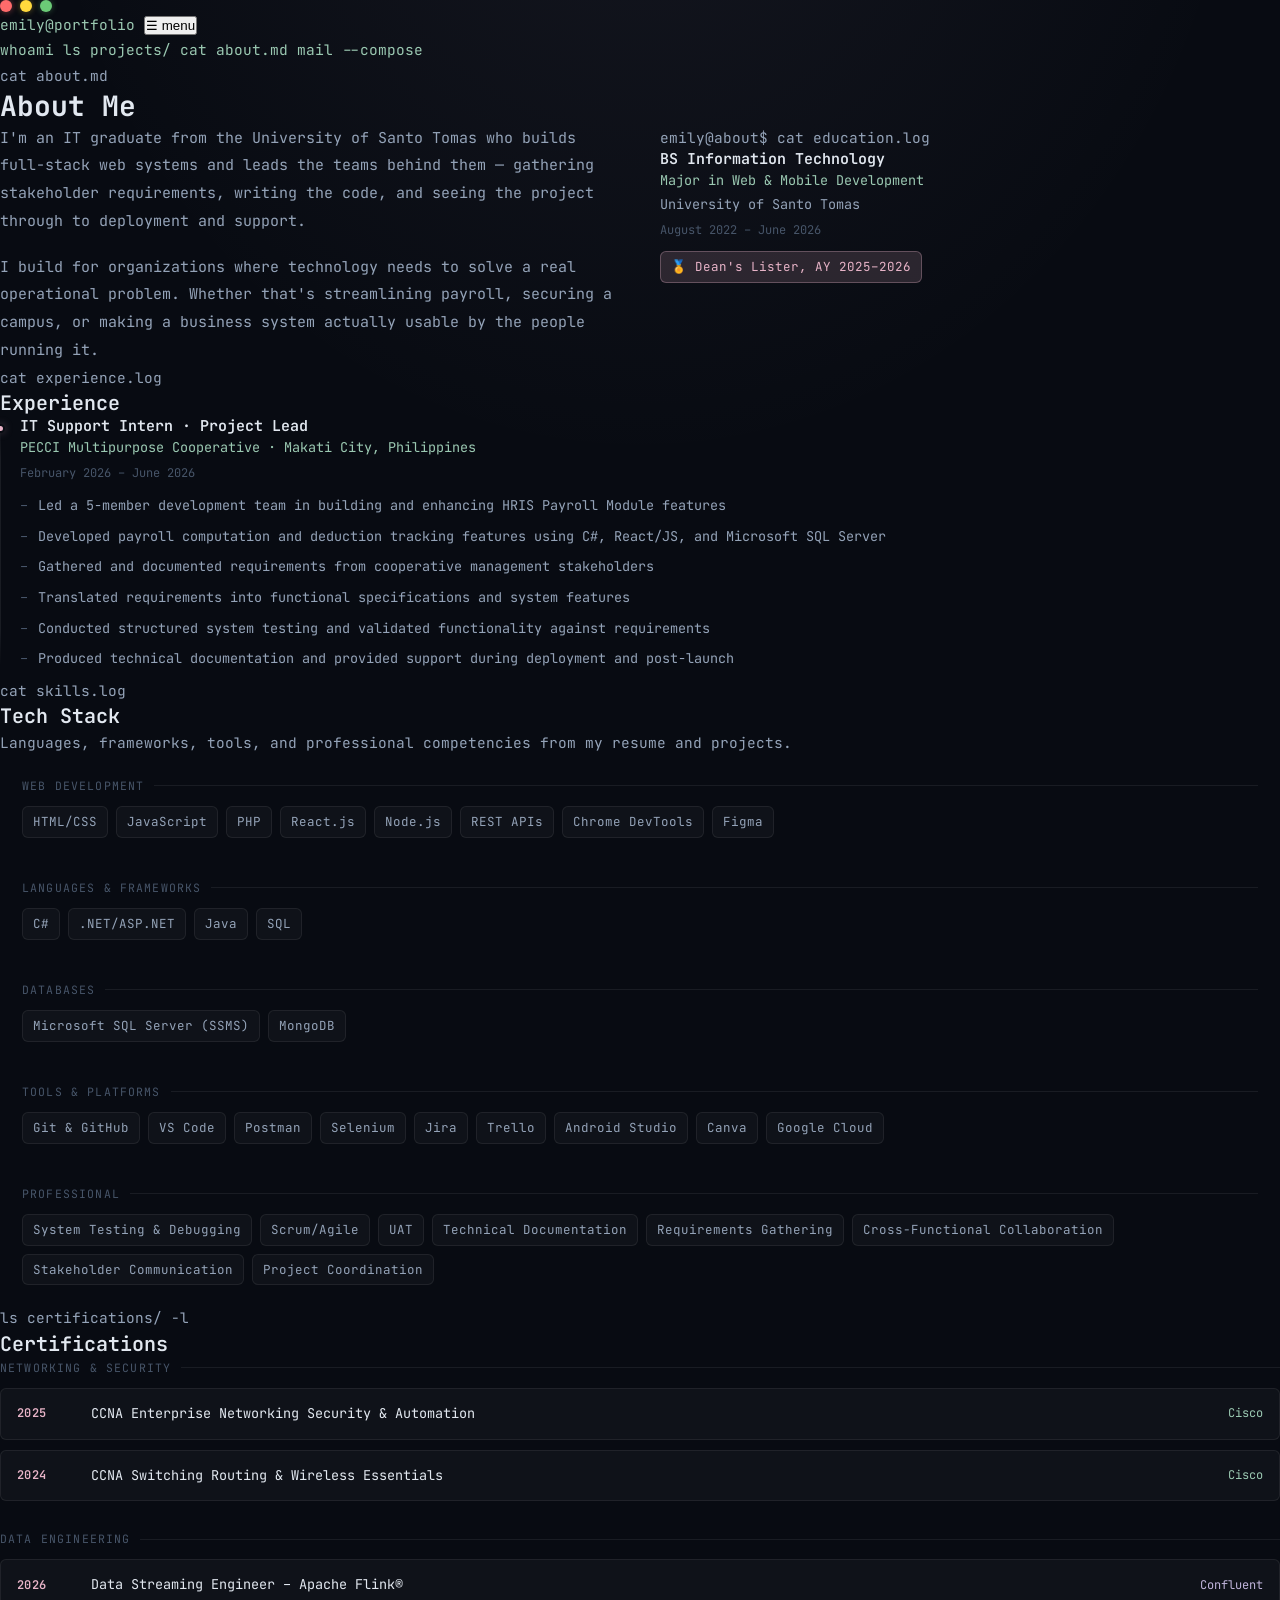
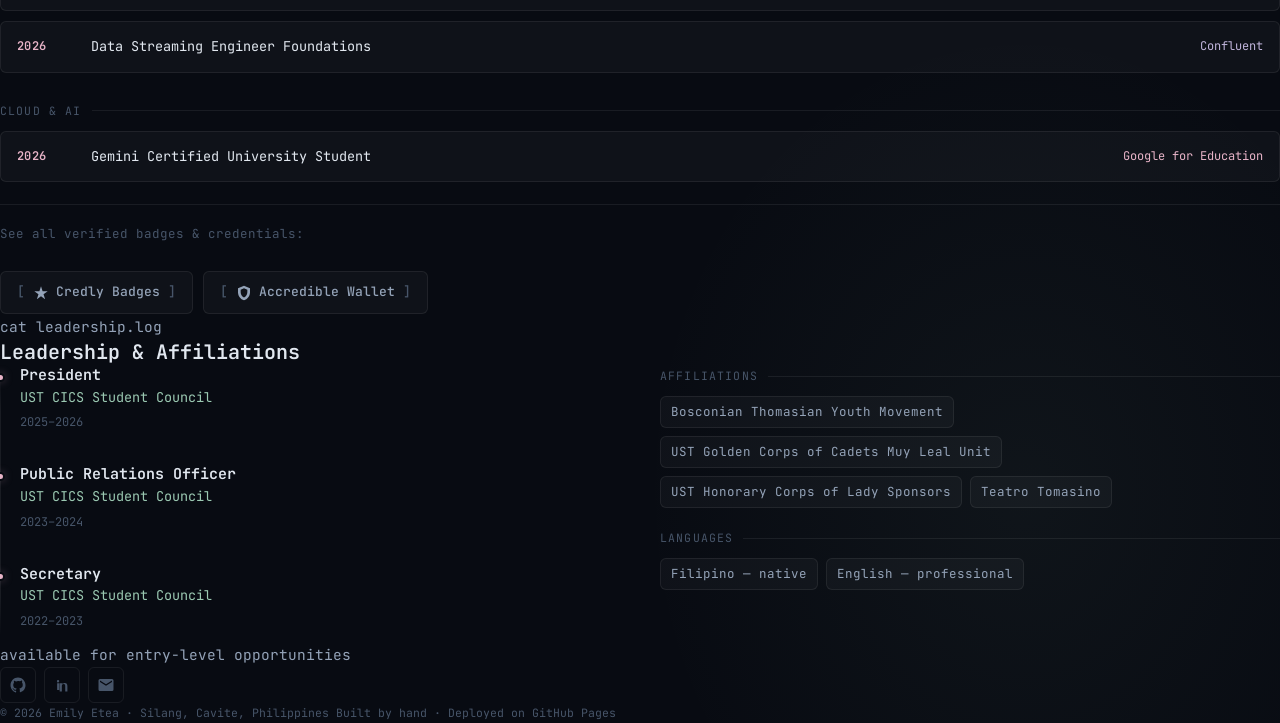
==== commit 99d92985: "feat: add about.html page with experience, skills, certs, and leadership" ====
--- a/about.html
+++ b/about.html
@@ -1,106 +1,96 @@
 <!DOCTYPE html>
 <html lang="en">
 <head>
-<meta charset="UTF-8">
-<meta name="viewport" content="width=device-width, initial-scale=1.0">
-<title>About — Emily Etea</title>
-<meta name="description" content="Background, skills, experience, and certifications for Emily Etea, IT graduate from UST.">
-<link rel="icon" href="data:image/svg+xml,<svg xmlns=%22http://www.w3.org/2000/svg%22 viewBox=%220 0 100 100%22><text y=%22.9em%22 font-size=%2290%22>🌸</text></svg>">
-<link rel="stylesheet" href="css/style.css">
+  <meta charset="UTF-8">
+  <meta name="viewport" content="width=device-width, initial-scale=1.0">
+  <title>About — Emily Etea</title>
+  <meta name="description" content="About Emily Etea — BSIT graduate, full-stack developer, certifications, skills, experience, and leadership.">
+  <link rel="icon" href="data:image/svg+xml,<svg xmlns='http://www.w3.org/2000/svg' viewBox='0 0 100 100'><text y='.9em' font-size='90'>🌸</text></svg>">
+  <link rel="stylesheet" href="css/style.css">
 </head>
 <body>
-<div class="term">
-  <div class="term-window">
-
-    <div class="term-titlebar">
+<div class="page">
+
+  <header class="site-header">
+    <div class="header-inner">
       <div class="term-dots">
         <span class="a"></span><span class="b"></span><span class="c"></span>
       </div>
-      <a class="term-title" href="index.html" data-tooltip="Home">emily@portfolio:~/about</a>
-    </div>
-
-    <nav class="term-nav" aria-label="Primary">
-      <a href="index.html" data-tooltip="Home">whoami</a>
-      <a href="projects.html" data-tooltip="Projects">ls projects/</a>
-      <a href="about.html" aria-current="page" data-tooltip="About &amp; Skills">cat about.md</a>
-      <a href="contact.html" data-tooltip="Get in touch">mail --compose</a>
-    </nav>
-
-    <div class="term-body">
-
-      <!-- ── About ────────────────────────────────────────── -->
-      <section class="cmd-block">
-        <p class="cmd">
-          <span class="prompt">emily</span><span class="sep">@</span><span class="path">about</span><span class="dollar">$</span>
-          <span class="command">cat about.md</span>
-        </p>
-        <h1 style="margin-bottom:14px">About Me</h1>
-        <p>
-          I'm a BS Information Technology graduate from the University of Santo Tomas, majoring in
-          Web and Mobile Development. Over the past few years I've moved between project management
-          and hands-on development — leading small teams through the Agile SDLC while also writing
-          the code, across campus systems, café platforms, and enterprise HR tools.
-        </p>
-        <p>
-          I'm comfortable across the stack: JavaScript, PHP, C#, and SQL on the code side, plus a
-          working foundation in networking and cybersecurity from my CCNA coursework. I'm particularly
-          drawn to the intersection of good engineering and clear communication — translating stakeholder
-          needs into software that actually works. Quick to pick up new tools and technologies, with a
-          strong focus on problem-solving, documentation, and making technical concepts accessible.
-        </p>
-      </section>
-
-      <!-- ── Education ────────────────────────────────────── -->
-      <section class="cmd-block">
-        <p class="cmd">
-          <span class="prompt">emily</span><span class="sep">@</span><span class="path">about</span><span class="dollar">$</span>
-          <span class="command">cat education.log</span>
-        </p>
-        <div class="timeline">
-          <div class="entry">
-            <div class="entry-title">BS Information Technology</div>
-            <div class="entry-org">Major in Web and Mobile Development · University of Santo Tomas</div>
-            <span class="entry-date">August 2022 – June 2026</span>
-            <div class="chips" style="margin-top:8px">
-              <span class="chip chip-honor">🏅 Dean's Lister, AY 2025–2026</span>
-            </div>
-          </div>
-        </div>
-      </section>
-
-      <!-- ── Experience ───────────────────────────────────── -->
-      <section class="cmd-block">
-        <p class="cmd">
-          <span class="prompt">emily</span><span class="sep">@</span><span class="path">about</span><span class="dollar">$</span>
-          <span class="command">cat experience.log</span>
-        </p>
-        <div class="timeline">
-          <div class="entry">
-            <div class="entry-title">IT Support Intern · Project Lead</div>
-            <div class="entry-org">PECCI Multipurpose Cooperative · Makati City, Philippines</div>
-            <span class="entry-date">February 2026 – June 2026</span>
-            <ul class="plain">
-              <li>Led a five-member team developing HRIS Payroll Module features over four months.</li>
-              <li>Developed and tested system features using C#, React/JavaScript, and Microsoft SQL Server.</li>
-              <li>Gathered requirements from stakeholders and translated business needs into system improvements.</li>
-              <li>Conducted structured testing and supported implementation, documentation, and maintenance.</li>
-              <li>Provided technical support and troubleshooting for hardware, software, and system-related issues.</li>
-            </ul>
-          </div>
-        </div>
-      </section>
-
-      <!-- ── Skills ───────────────────────────────────────── -->
-      <section class="cmd-block">
-        <p class="cmd">
-          <span class="prompt">emily</span><span class="sep">@</span><span class="path">about</span><span class="dollar">$</span>
-          <span class="command">cat skills.log</span>
-        </p>
-
-        <div class="skill-section">
-          <div class="skill-category">Web Development</div>
-          <div class="chips">
-            <span class="chip">HTML / CSS</span>
+      <a class="site-brand" href="index.html">emily<span class="brand-at">@</span>portfolio</a>
+      <button class="nav-toggle" aria-expanded="false" aria-controls="primary-nav">☰ menu</button>
+      <nav class="site-nav" id="primary-nav" aria-label="Primary">
+        <a href="index.html" data-tooltip="Home">whoami</a>
+        <a href="projects.html" data-tooltip="Projects">ls projects/</a>
+        <a href="about.html" aria-current="page" data-tooltip="About &amp; Skills">cat about.md</a>
+        <a href="contact.html" data-tooltip="Get in touch">mail --compose</a>
+      </nav>
+    </div>
+  </header>
+
+  <!-- ABOUT -->
+  <section class="section">
+    <div class="container">
+      <div class="section-head">
+        <p class="section-eyebrow">cat about.md</p>
+        <h1 class="section-title">About <span class="accent">Me</span></h1>
+      </div>
+      <div style="display:grid;grid-template-columns:1fr 1fr;gap:40px;align-items:start">
+        <div>
+          <p style="color:var(--text-muted);font-size:15px;line-height:1.85;margin-bottom:18px">I'm an IT graduate from the University of Santo Tomas who builds full-stack web systems and leads the teams behind them — gathering stakeholder requirements, writing the code, and seeing the project through to deployment and support.</p>
+          <p style="color:var(--text-muted);font-size:15px;line-height:1.85">I build for organizations where technology needs to solve a real operational problem. Whether that's streamlining payroll, securing a campus, or making a business system actually usable by the people running it.</p>
+        </div>
+        <div class="card accent-pink reveal">
+          <p class="cmd-label">emily@about$ cat education.log</p>
+          <p class="entry-title">BS Information Technology</p>
+          <p class="entry-org">Major in Web &amp; Mobile Development</p>
+          <p class="entry-org" style="color:var(--text-muted)">University of Santo Tomas</p>
+          <span class="entry-date">August 2022 – June 2026</span>
+          <div class="chips">
+            <span class="chip chip-honor">🏅 Dean's Lister, AY 2025–2026</span>
+          </div>
+        </div>
+      </div>
+    </div>
+  </section>
+
+  <!-- EXPERIENCE -->
+  <section class="section">
+    <div class="container">
+      <div class="section-head">
+        <p class="section-eyebrow">cat experience.log</p>
+        <h2 class="section-title">Experience</h2>
+      </div>
+      <div class="timeline reveal">
+        <div class="entry">
+          <p class="entry-title">IT Support Intern · Project Lead</p>
+          <p class="entry-org">PECCI Multipurpose Cooperative · Makati City, Philippines</p>
+          <span class="entry-date">February 2026 – June 2026</span>
+          <ul class="plain">
+            <li>Led a 5-member development team in building and enhancing HRIS Payroll Module features</li>
+            <li>Developed payroll computation and deduction tracking features using C#, React/JS, and Microsoft SQL Server</li>
+            <li>Gathered and documented requirements from cooperative management stakeholders</li>
+            <li>Translated requirements into functional specifications and system features</li>
+            <li>Conducted structured system testing and validated functionality against requirements</li>
+            <li>Produced technical documentation and provided support during deployment and post-launch</li>
+          </ul>
+        </div>
+      </div>
+    </div>
+  </section>
+
+  <!-- SKILLS -->
+  <section class="section">
+    <div class="container">
+      <div class="section-head">
+        <p class="section-eyebrow">cat skills.log</p>
+        <h2 class="section-title">Tech <span class="accent">Stack</span></h2>
+        <p class="section-sub">Languages, frameworks, tools, and professional competencies from my resume and projects.</p>
+      </div>
+      <div class="skills-grid">
+        <div class="card accent-pink reveal" style="padding:20px 22px">
+          <p class="skill-category">Web Development</p>
+          <div class="chips">
+            <span class="chip">HTML/CSS</span>
             <span class="chip">JavaScript</span>
             <span class="chip">PHP</span>
             <span class="chip">React.js</span>
@@ -110,27 +100,24 @@
             <span class="chip">Figma</span>
           </div>
         </div>
-
-        <div class="skill-section" style="margin-top:20px">
-          <div class="skill-category">Languages &amp; Frameworks</div>
+        <div class="card accent-cyan reveal" style="padding:20px 22px">
+          <p class="skill-category">Languages &amp; Frameworks</p>
           <div class="chips">
             <span class="chip">C#</span>
-            <span class="chip">.NET / ASP.NET</span>
+            <span class="chip">.NET/ASP.NET</span>
             <span class="chip">Java</span>
             <span class="chip">SQL</span>
           </div>
         </div>
-
-        <div class="skill-section" style="margin-top:20px">
-          <div class="skill-category">Databases</div>
+        <div class="card accent-lavender reveal" style="padding:20px 22px">
+          <p class="skill-category">Databases</p>
           <div class="chips">
             <span class="chip">Microsoft SQL Server (SSMS)</span>
             <span class="chip">MongoDB</span>
           </div>
         </div>
-
-        <div class="skill-section" style="margin-top:20px">
-          <div class="skill-category">Tools &amp; Platforms</div>
+        <div class="card accent-yellow reveal" style="padding:20px 22px">
+          <p class="skill-category">Tools &amp; Platforms</p>
           <div class="chips">
             <span class="chip">Git &amp; GitHub</span>
             <span class="chip">VS Code</span>
@@ -143,12 +130,11 @@
             <span class="chip">Google Cloud</span>
           </div>
         </div>
-
-        <div class="skill-section" style="margin-top:20px">
-          <div class="skill-category">Professional</div>
+        <div class="card accent-purple reveal" style="padding:20px 22px;grid-column:1/-1">
+          <p class="skill-category">Professional</p>
           <div class="chips">
             <span class="chip">System Testing &amp; Debugging</span>
-            <span class="chip">Scrum / Agile</span>
+            <span class="chip">Scrum/Agile</span>
             <span class="chip">UAT</span>
             <span class="chip">Technical Documentation</span>
             <span class="chip">Requirements Gathering</span>
@@ -157,126 +143,117 @@
             <span class="chip">Project Coordination</span>
           </div>
         </div>
-      </section>
-
-      <!-- ── Certifications ───────────────────────────────── -->
-      <section class="cmd-block">
-        <p class="cmd">
-          <span class="prompt">emily</span><span class="sep">@</span><span class="path">about</span><span class="dollar">$</span>
-          <span class="command">ls certifications/ -l</span>
-        </p>
-
-        <!-- Networking & Security -->
-        <div class="cert-group-label">Networking &amp; Security</div>
-        <div class="cert-list">
-          <div class="cert-item">
-            <div class="cert-year">2025</div>
-            <div class="cert-name">CCNA: Enterprise Networking, Security &amp; Automation</div>
-            <div class="cert-issuer cert-issuer--cisco">Cisco</div>
-          </div>
-          <div class="cert-item">
-            <div class="cert-year">2024</div>
-            <div class="cert-name">CCNA: Switching, Routing &amp; Wireless Essentials</div>
-            <div class="cert-issuer cert-issuer--cisco">Cisco</div>
-          </div>
-        </div>
-
-        <!-- Data Engineering -->
-        <div class="cert-group-label" style="margin-top:18px">Data Engineering</div>
-        <div class="cert-list">
-          <div class="cert-item">
-            <div class="cert-year">2026</div>
-            <div class="cert-name">Data Streaming Engineer – Apache Flink®</div>
-            <div class="cert-issuer cert-issuer--confluent">Confluent</div>
-          </div>
-          <div class="cert-item">
-            <div class="cert-year">2026</div>
-            <div class="cert-name">Data Streaming Engineer Foundations</div>
-            <div class="cert-issuer cert-issuer--confluent">Confluent</div>
-          </div>
-        </div>
-
-        <!-- Cloud & AI -->
-        <div class="cert-group-label" style="margin-top:18px">Cloud &amp; AI</div>
-        <div class="cert-list">
-          <div class="cert-item">
-            <div class="cert-year">2026</div>
-            <div class="cert-name">Gemini Certified University Student</div>
-            <div class="cert-issuer cert-issuer--google">Google for Education</div>
-          </div>
-        </div>
-
-        <!-- wallet links -->
-        <div class="cert-wallets">
-          <p class="cert-wallets-label">See all badges &amp; credentials:</p>
-          <div class="btn-row" style="margin-top:0">
-            <a class="btn mint" href="https://www.credly.com/users/emily-etea/badges" target="_blank" rel="noopener">
-              <!-- Credly icon -->
-              <svg width="14" height="14" viewBox="0 0 24 24" fill="currentColor" aria-hidden="true"><path d="M12 2C6.48 2 2 6.48 2 12s4.48 10 10 10 10-4.48 10-10S17.52 2 12 2zm-1 14H9V8h2v8zm4 0h-2V8h2v8z"/></svg>
-              Credly Badges
-            </a>
-            <a class="btn" href="https://www.credential.net/profile/emily-etea/wallet" target="_blank" rel="noopener">
-              <!-- credential.net icon -->
-              <svg width="14" height="14" viewBox="0 0 24 24" fill="currentColor" aria-hidden="true"><path d="M20 6h-2.18c.07-.44.18-.88.18-1a3 3 0 0 0-6 0c0 .12.11.56.18 1H4a2 2 0 0 0-2 2v12a2 2 0 0 0 2 2h16a2 2 0 0 0 2-2V8a2 2 0 0 0-2-2zm-8-2a1 1 0 0 1 1 1c0 .12-.11.56-.18 1h-1.64C11.11 5.56 11 5.12 11 5a1 1 0 0 1 1-1zm8 16H4V8h16v12z"/></svg>
-              Accredible Wallet
-            </a>
-          </div>
-        </div>
-      </section>
-
-      <!-- ── Leadership & Affiliations ────────────────────── -->
-      <section class="cmd-block">
-        <p class="cmd">
-          <span class="prompt">emily</span><span class="sep">@</span><span class="path">about</span><span class="dollar">$</span>
-          <span class="command">cat leadership.log</span>
-        </p>
-        <div class="timeline">
+      </div>
+    </div>
+  </section>
+
+  <!-- CERTIFICATIONS -->
+  <section class="section">
+    <div class="container">
+      <div class="section-head">
+        <p class="section-eyebrow">ls certifications/ -l</p>
+        <h2 class="section-title">Certifications</h2>
+      </div>
+
+      <p class="cert-group-label">Networking &amp; Security</p>
+      <div class="cert-list reveal">
+        <div class="cert-item">
+          <span class="cert-year">2025</span>
+          <span class="cert-name">CCNA Enterprise Networking Security &amp; Automation</span>
+          <span class="cert-issuer cert-issuer--cisco">Cisco</span>
+        </div>
+        <div class="cert-item">
+          <span class="cert-year">2024</span>
+          <span class="cert-name">CCNA Switching Routing &amp; Wireless Essentials</span>
+          <span class="cert-issuer cert-issuer--cisco">Cisco</span>
+        </div>
+      </div>
+
+      <p class="cert-group-label" style="margin-top:28px">Data Engineering</p>
+      <div class="cert-list reveal">
+        <div class="cert-item">
+          <span class="cert-year">2026</span>
+          <span class="cert-name">Data Streaming Engineer – Apache Flink®</span>
+          <span class="cert-issuer cert-issuer--confluent">Confluent</span>
+        </div>
+        <div class="cert-item">
+          <span class="cert-year">2026</span>
+          <span class="cert-name">Data Streaming Engineer Foundations</span>
+          <span class="cert-issuer cert-issuer--confluent">Confluent</span>
+        </div>
+      </div>
+
+      <p class="cert-group-label" style="margin-top:28px">Cloud &amp; AI</p>
+      <div class="cert-list reveal">
+        <div class="cert-item">
+          <span class="cert-year">2026</span>
+          <span class="cert-name">Gemini Certified University Student</span>
+          <span class="cert-issuer cert-issuer--google">Google for Education</span>
+        </div>
+      </div>
+
+      <div class="cert-wallets reveal">
+        <p class="cert-wallets-label">See all verified badges &amp; credentials:</p>
+        <div class="btn-row">
+          <a class="btn btn-wallet" href="https://www.credly.com/users/emily-etea/badges" target="_blank" rel="noopener">
+            <svg width="16" height="16" viewBox="0 0 24 24" fill="currentColor" aria-hidden="true"><path d="M12 2l2.4 7.4H22l-6.2 4.5 2.4 7.4L12 17l-6.2 4.3 2.4-7.4L2 9.4h7.6z"/></svg>
+            Credly Badges
+          </a>
+          <a class="btn btn-wallet" href="https://www.credential.net/profile/emily-etea/wallet" target="_blank" rel="noopener">
+            <svg width="16" height="16" viewBox="0 0 24 24" fill="currentColor" aria-hidden="true"><path d="M12 1L3 5v6c0 5.55 3.84 10.74 9 12 5.16-1.26 9-6.45 9-12V5l-9-4zm0 4l5 2.18V11c0 3.5-2.33 6.79-5 7.93-2.67-1.14-5-4.43-5-7.93V7.18L12 5z"/></svg>
+            Accredible Wallet
+          </a>
+        </div>
+      </div>
+    </div>
+  </section>
+
+  <!-- LEADERSHIP -->
+  <section class="section">
+    <div class="container">
+      <div class="section-head">
+        <p class="section-eyebrow">cat leadership.log</p>
+        <h2 class="section-title">Leadership &amp; <span class="accent">Affiliations</span></h2>
+      </div>
+      <div style="display:grid;grid-template-columns:1fr 1fr;gap:40px;align-items:start">
+        <div class="timeline reveal">
           <div class="entry">
-            <div class="entry-title">President</div>
-            <div class="entry-org">UST College of Information and Computing Sciences — Class Officers</div>
-            <span class="entry-date">2025 – 2026</span>
+            <p class="entry-title">President</p>
+            <p class="entry-org">UST CICS Student Council</p>
+            <span class="entry-date">2025–2026</span>
           </div>
           <div class="entry">
-            <div class="entry-title">Public Relations Officer</div>
-            <div class="entry-org">UST College of Information and Computing Sciences — Class Officers</div>
-            <span class="entry-date">2023 – 2024</span>
+            <p class="entry-title">Public Relations Officer</p>
+            <p class="entry-org">UST CICS Student Council</p>
+            <span class="entry-date">2023–2024</span>
           </div>
           <div class="entry">
-            <div class="entry-title">Secretary</div>
-            <div class="entry-org">UST College of Information and Computing Sciences — Class Officers</div>
-            <span class="entry-date">2022 – 2023</span>
-          </div>
-        </div>
-
-        <div class="cert-group-label" style="margin-top:24px">Affiliations</div>
-        <div class="chips">
-          <span class="chip">Bosconian Thomasian Youth Movement</span>
-          <span class="chip">UST Golden Corps of Cadets, Muy Leal Unit</span>
-          <span class="chip">UST Honorary Corps of Lady Sponsors</span>
-          <span class="chip">Teatro Tomasino</span>
-        </div>
-      </section>
-
-      <!-- ── Languages ────────────────────────────────────── -->
-      <section class="cmd-block">
-        <p class="cmd">
-          <span class="prompt">emily</span><span class="sep">@</span><span class="path">about</span><span class="dollar">$</span>
-          <span class="command">locale --list</span>
-        </p>
-        <div class="chips">
-          <span class="chip">Filipino — native</span>
-          <span class="chip">English — professional</span>
-        </div>
-      </section>
-
-    </div><!-- /term-body -->
-
-    <footer class="term-footer">
-      <p class="cmd">
-        <span class="prompt">emily</span><span class="sep">@</span><span class="path">portfolio</span><span class="dollar">$</span>
-        <span class="command">echo $STATUS</span>
-      </p>
-      <p class="footer-status">available for entry-level opportunities</p>
+            <p class="entry-title">Secretary</p>
+            <p class="entry-org">UST CICS Student Council</p>
+            <span class="entry-date">2022–2023</span>
+          </div>
+        </div>
+        <div class="reveal">
+          <p class="skill-category">Affiliations</p>
+          <div class="chips" style="margin-bottom:20px">
+            <span class="chip">Bosconian Thomasian Youth Movement</span>
+            <span class="chip">UST Golden Corps of Cadets Muy Leal Unit</span>
+            <span class="chip">UST Honorary Corps of Lady Sponsors</span>
+            <span class="chip">Teatro Tomasino</span>
+          </div>
+          <p class="skill-category">Languages</p>
+          <div class="chips">
+            <span class="chip">Filipino — native</span>
+            <span class="chip">English — professional</span>
+          </div>
+        </div>
+      </div>
+    </div>
+  </section>
+
+  <footer class="site-footer">
+    <div class="footer-inner">
+      <div><p class="footer-status-row">available for entry-level opportunities</p></div>
       <div class="footer-links">
         <a class="social-link" href="https://github.com/EmilyEtea" target="_blank" rel="noopener" aria-label="GitHub" data-tooltip="github.com/EmilyEtea">
           <svg viewBox="0 0 24 24" aria-hidden="true"><path d="M12 2C6.48 2 2 6.58 2 12.23c0 4.5 2.87 8.32 6.84 9.67.5.1.68-.22.68-.49v-1.7c-2.78.62-3.37-1.34-3.37-1.34-.45-1.2-1.11-1.52-1.11-1.52-.9-.63.07-.62.07-.62 1 .07 1.54 1.05 1.54 1.05.9 1.57 2.36 1.12 2.94.86.09-.67.35-1.12.63-1.38-2.22-.26-4.56-1.14-4.56-5.05 0-1.12.38-2.03 1.01-2.75-.1-.26-.44-1.3.1-2.7 0 0 .83-.27 2.75 1.05A9.34 9.34 0 0 1 12 6.8c.84 0 1.69.11 2.48.33 1.92-1.32 2.75-1.05 2.75-1.05.54 1.4.2 2.44.1 2.7.63.72 1.01 1.63 1.01 2.75 0 3.92-2.35 4.79-4.58 5.04.36.32.68.94.68 1.9v2.82c0 .27.18.6.69.49A10.23 10.23 0 0 0 22 12.23C22 6.58 17.52 2 12 2Z"/></svg>
@@ -288,11 +265,13 @@
           <svg viewBox="0 0 24 24" aria-hidden="true"><path d="M20 4H4a2 2 0 0 0-2 2v12a2 2 0 0 0 2 2h16a2 2 0 0 0 2-2V6a2 2 0 0 0-2-2Zm0 4-8 5-8-5V6l8 5 8-5v2Z"/></svg>
         </a>
       </div>
-      <hr class="footer-divider">
-      <p class="footer-copy">© 2026 Emily Etea · Silang, Cavite, Philippines</p>
-    </footer>
-
-  </div>
+      <div class="footer-copy">
+        <span>© 2026 Emily Etea · Silang, Cavite, Philippines</span>
+        <span>Built by hand · Deployed on GitHub Pages</span>
+      </div>
+    </div>
+  </footer>
+
 </div>
 <script src="js/script.js"></script>
 </body>
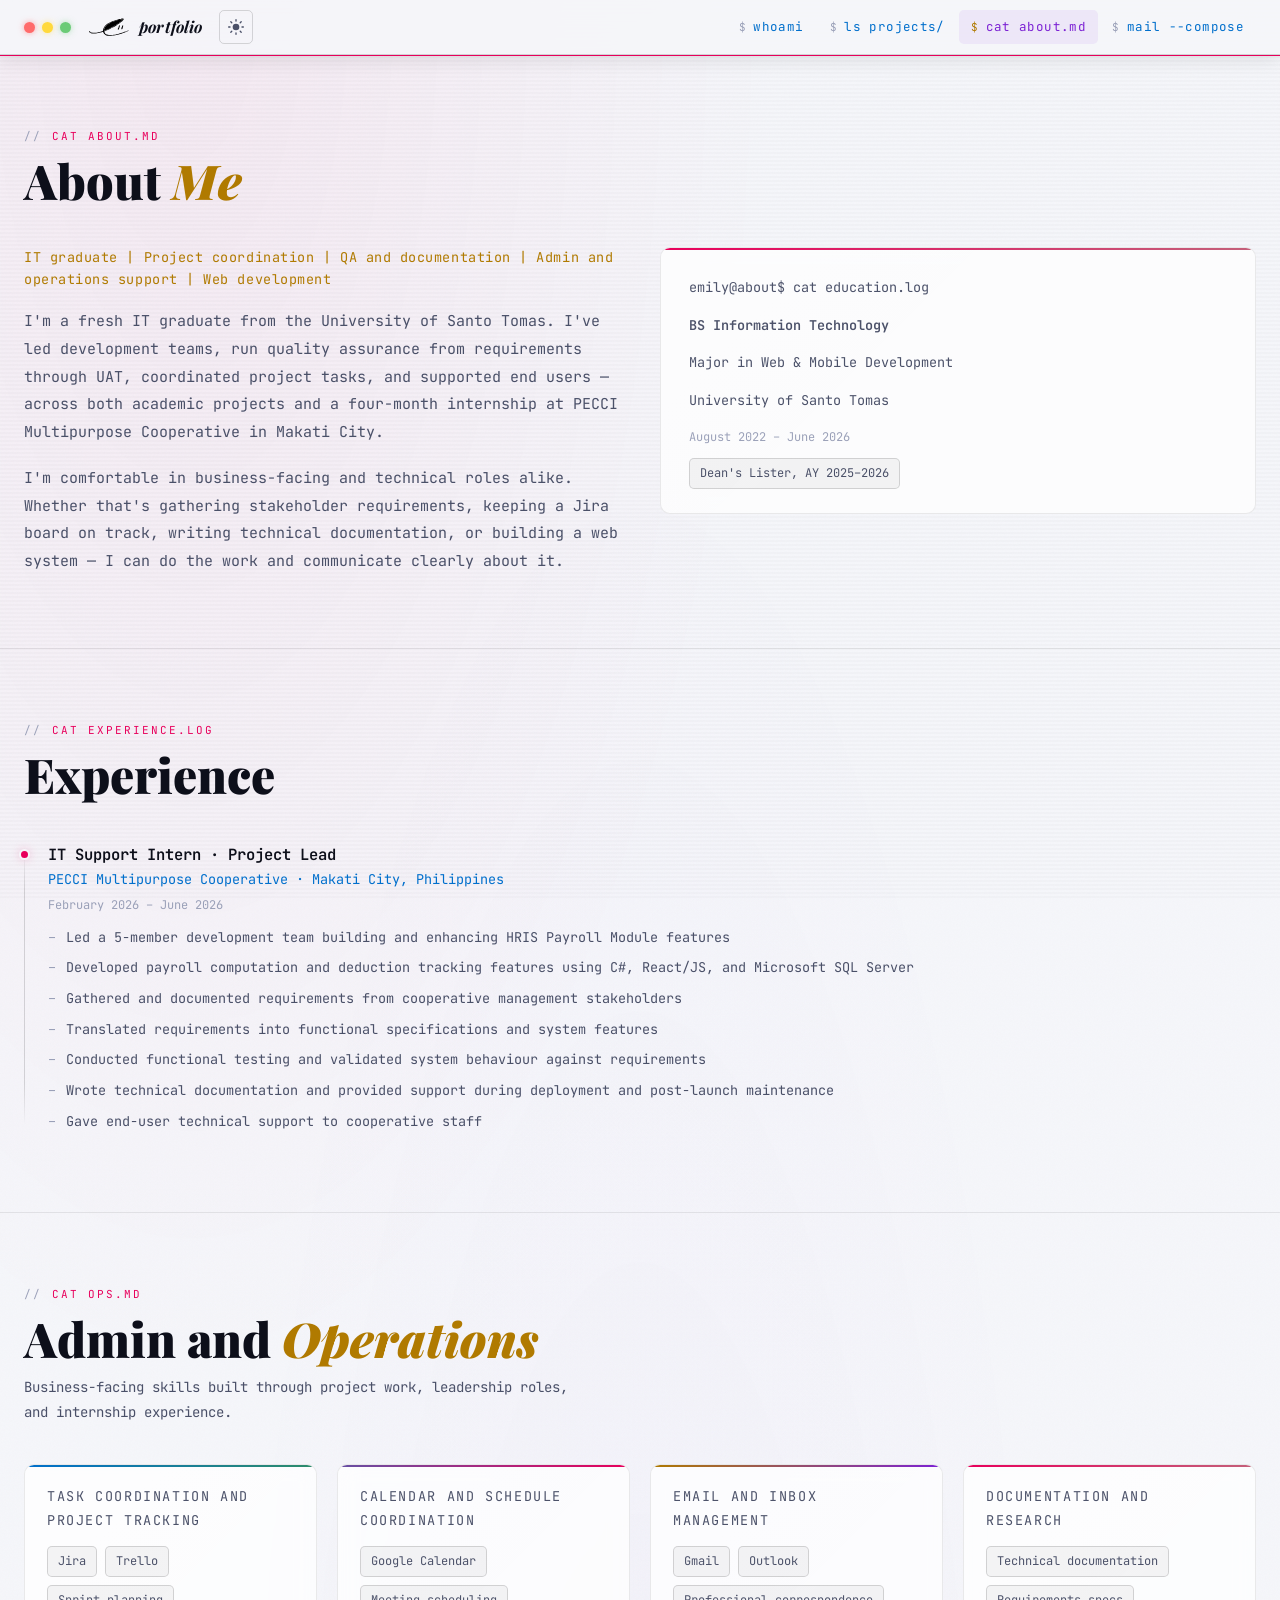
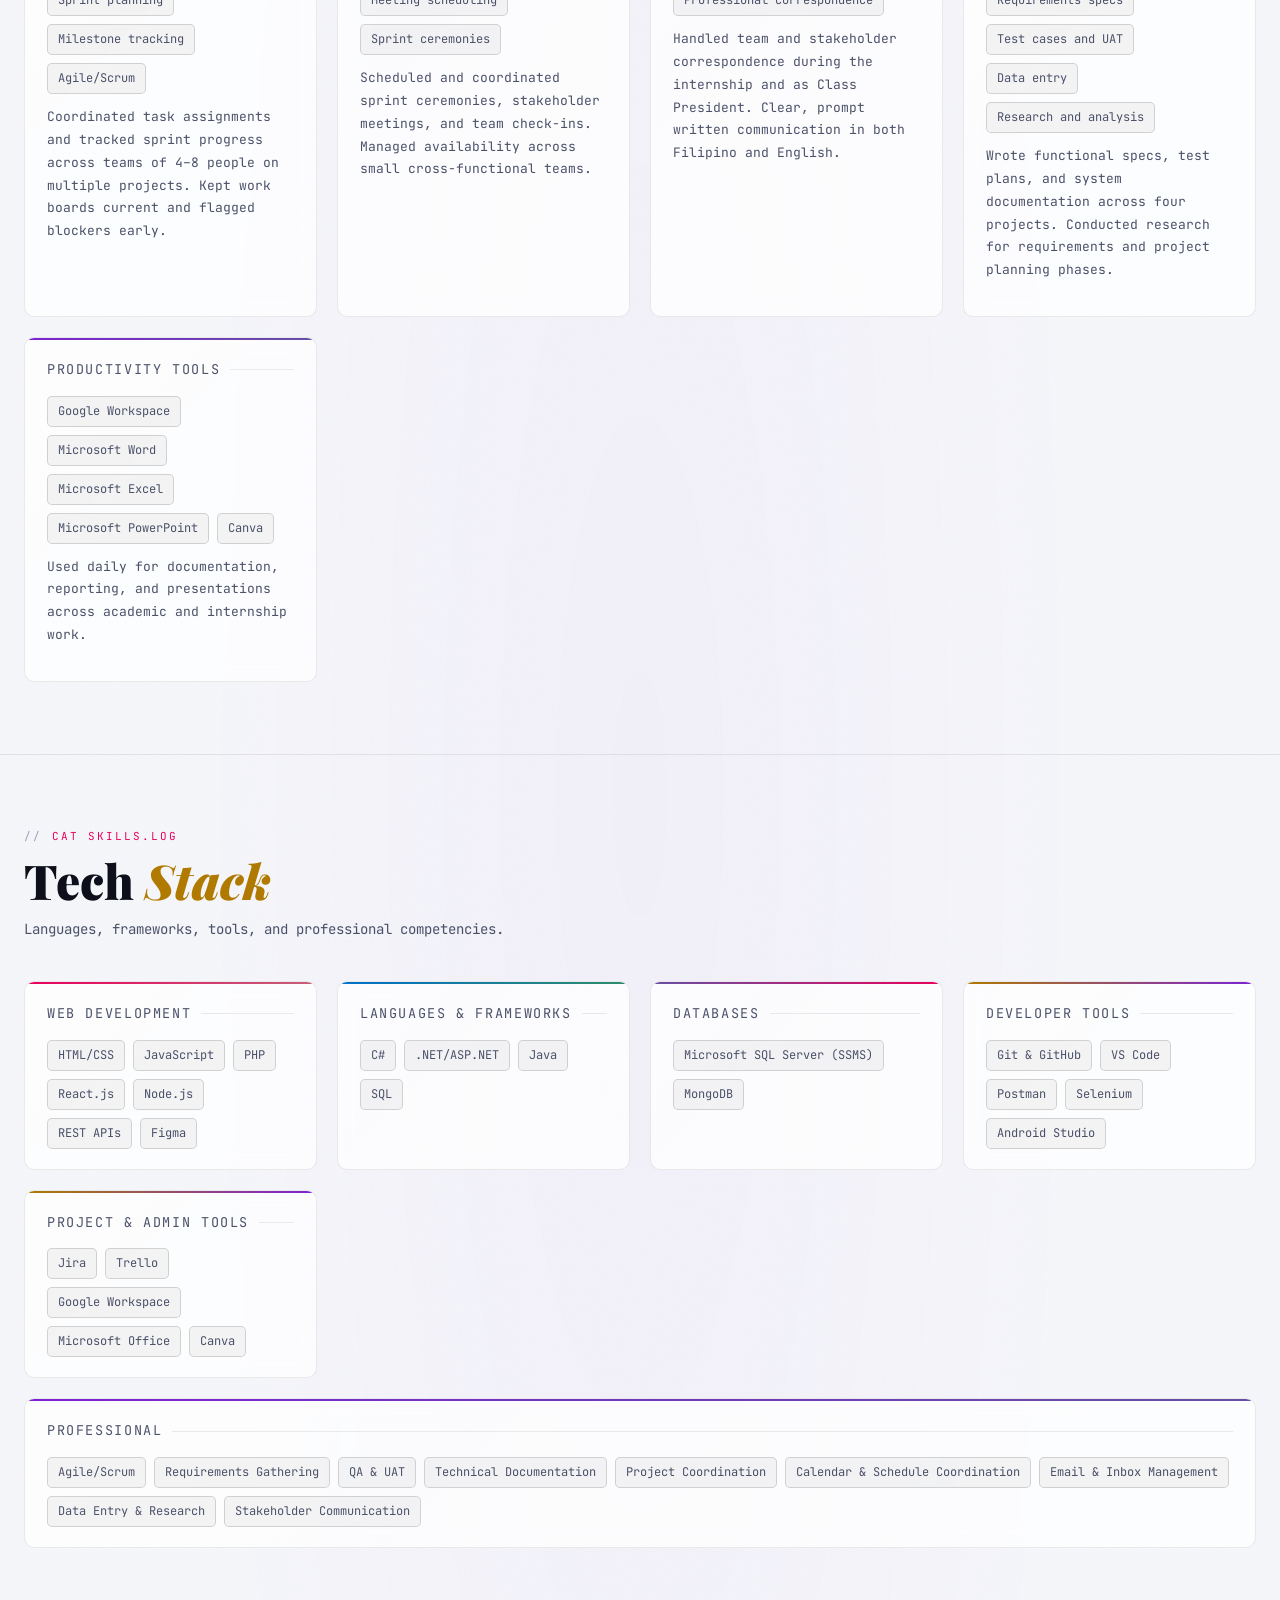
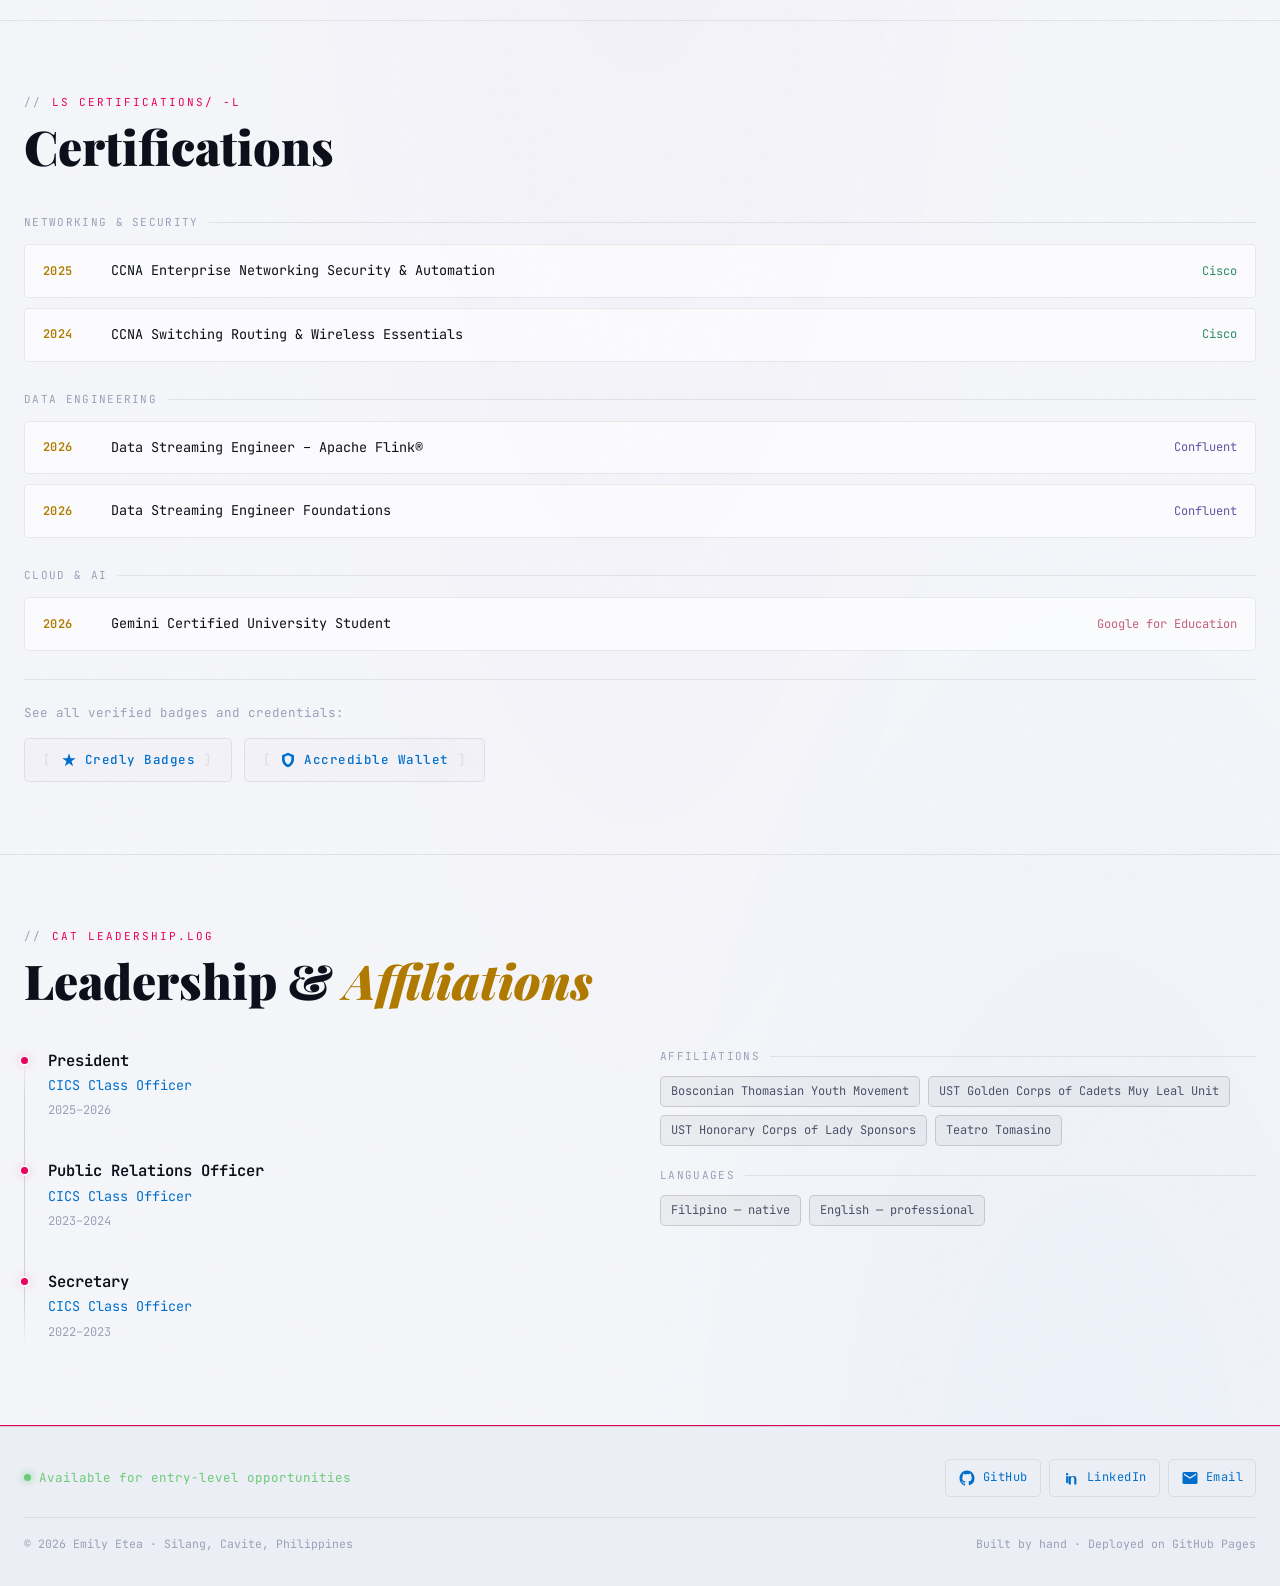
==== commit 08843628: "Cleanup, light/dark mode, logo, ticker, matrix rain, portfolio overhaul - Light/dark mode toggle wit" ====
--- a/about.html
+++ b/about.html
@@ -4,9 +4,19 @@
   <meta charset="UTF-8">
   <meta name="viewport" content="width=device-width, initial-scale=1.0">
   <title>About — Emily Etea</title>
-  <meta name="description" content="About Emily Etea — BSIT graduate, full-stack developer, certifications, skills, experience, and leadership.">
-  <link rel="icon" href="data:image/svg+xml,<svg xmlns='http://www.w3.org/2000/svg' viewBox='0 0 100 100'><text y='.9em' font-size='90'>🌸</text></svg>">
+  <meta name="description" content="About Emily Etea — BSIT graduate (UST '26). Skills in project coordination, QA, documentation, admin and operations, and web development. Available for entry-level opportunities.">
+  <!-- Open Graph -->
+  <meta property="og:type" content="website">
+  <meta property="og:url" content="https://emilyetea.github.io/about.html">
+  <meta property="og:title" content="About — Emily Etea">
+  <meta property="og:description" content="BSIT graduate (UST '26). Project coordination, QA and documentation, admin and operations support, and web development.">
+  <!-- TODO: replace the og:image path below with a real 1200×630 preview image -->
+  <!-- <meta property="og:image" content="https://emilyetea.github.io/img/og-preview.jpg"> -->
+  <link rel="icon" href="img/logo.svg" type="image/svg+xml">
   <link rel="stylesheet" href="css/style.css">
+  <script>
+    (function(){var t=localStorage.getItem('theme');if(!t){t=window.matchMedia('(prefers-color-scheme:dark)').matches?'dark':'light';}document.documentElement.setAttribute('data-theme',t);})();
+  </script>
 </head>
 <body>
 <div class="page">
@@ -16,7 +26,16 @@
       <div class="term-dots">
         <span class="a"></span><span class="b"></span><span class="c"></span>
       </div>
-      <a class="site-brand" href="index.html">emily<span class="brand-at">@</span>portfolio</a>
+      <a class="site-brand" href="index.html" aria-label="Emily Etea — home">
+        <span class="brand-logo" aria-hidden="true">
+          <img src="img/logo.svg" alt="" width="44" height="30" class="brand-logo-img">
+        </span>
+        <span class="brand-wordmark">portfolio</span>
+      </a>
+      <button class="theme-toggle" id="theme-toggle" aria-label="Switch to light mode" title="Toggle light/dark mode">
+        <svg class="icon-moon" viewBox="0 0 24 24" aria-hidden="true"><path d="M21 12.79A9 9 0 1 1 11.21 3a7 7 0 0 0 9.79 9.79z"/></svg>
+        <svg class="icon-sun" viewBox="0 0 24 24" aria-hidden="true"><circle cx="12" cy="12" r="5"/><line x1="12" y1="1" x2="12" y2="3"/><line x1="12" y1="21" x2="12" y2="23"/><line x1="4.22" y1="4.22" x2="5.64" y2="5.64"/><line x1="18.36" y1="18.36" x2="19.78" y2="19.78"/><line x1="1" y1="12" x2="3" y2="12"/><line x1="21" y1="12" x2="23" y2="12"/><line x1="4.22" y1="19.78" x2="5.64" y2="18.36"/><line x1="18.36" y1="5.64" x2="19.78" y2="4.22"/></svg>
+      </button>
       <button class="nav-toggle" aria-expanded="false" aria-controls="primary-nav">☰ menu</button>
       <nav class="site-nav" id="primary-nav" aria-label="Primary">
         <a href="index.html" data-tooltip="Home">whoami</a>
@@ -34,10 +53,11 @@
         <p class="section-eyebrow">cat about.md</p>
         <h1 class="section-title">About <span class="accent">Me</span></h1>
       </div>
-      <div style="display:grid;grid-template-columns:1fr 1fr;gap:40px;align-items:start">
+      <div class="about-grid">
         <div>
-          <p style="color:var(--text-muted);font-size:15px;line-height:1.85;margin-bottom:18px">I'm an IT graduate from the University of Santo Tomas who builds full-stack web systems and leads the teams behind them — gathering stakeholder requirements, writing the code, and seeing the project through to deployment and support.</p>
-          <p style="color:var(--text-muted);font-size:15px;line-height:1.85">I build for organizations where technology needs to solve a real operational problem. Whether that's streamlining payroll, securing a campus, or making a business system actually usable by the people running it.</p>
+          <p class="about-tagline">IT graduate | Project coordination | QA and documentation | Admin and operations support | Web development</p>
+          <p style="color:var(--text-muted);font-size:15px;line-height:1.85;margin-bottom:18px">I'm a fresh IT graduate from the University of Santo Tomas. I've led development teams, run quality assurance from requirements through UAT, coordinated project tasks, and supported end users — across both academic projects and a four-month internship at PECCI Multipurpose Cooperative in Makati City.</p>
+          <p style="color:var(--text-muted);font-size:15px;line-height:1.85">I'm comfortable in business-facing and technical roles alike. Whether that's gathering stakeholder requirements, keeping a Jira board on track, writing technical documentation, or building a web system — I can do the work and communicate clearly about it.</p>
         </div>
         <div class="card accent-pink reveal">
           <p class="cmd-label">emily@about$ cat education.log</p>
@@ -46,7 +66,7 @@
           <p class="entry-org" style="color:var(--text-muted)">University of Santo Tomas</p>
           <span class="entry-date">August 2022 – June 2026</span>
           <div class="chips">
-            <span class="chip chip-honor">🏅 Dean's Lister, AY 2025–2026</span>
+            <span class="chip chip-honor">Dean's Lister, AY 2025–2026</span>
           </div>
         </div>
       </div>
@@ -66,14 +86,85 @@
           <p class="entry-org">PECCI Multipurpose Cooperative · Makati City, Philippines</p>
           <span class="entry-date">February 2026 – June 2026</span>
           <ul class="plain">
-            <li>Led a 5-member development team in building and enhancing HRIS Payroll Module features</li>
+            <li>Led a 5-member development team building and enhancing HRIS Payroll Module features</li>
             <li>Developed payroll computation and deduction tracking features using C#, React/JS, and Microsoft SQL Server</li>
             <li>Gathered and documented requirements from cooperative management stakeholders</li>
             <li>Translated requirements into functional specifications and system features</li>
-            <li>Conducted structured system testing and validated functionality against requirements</li>
-            <li>Produced technical documentation and provided support during deployment and post-launch</li>
+            <li>Conducted functional testing and validated system behaviour against requirements</li>
+            <li>Wrote technical documentation and provided support during deployment and post-launch maintenance</li>
+            <li>Gave end-user technical support to cooperative staff</li>
           </ul>
         </div>
+      </div>
+    </div>
+  </section>
+
+  <!-- ADMIN AND OPERATIONS -->
+  <section class="section">
+    <div class="container">
+      <div class="section-head">
+        <p class="section-eyebrow">cat ops.md</p>
+        <h2 class="section-title">Admin and <span class="accent">Operations</span></h2>
+        <p class="section-sub">Business-facing skills built through project work, leadership roles, and internship experience.</p>
+      </div>
+      <div class="skills-grid">
+
+        <div class="card accent-cyan reveal" style="padding:20px 22px">
+          <p class="skill-category">Task coordination and project tracking</p>
+          <div class="chips">
+            <span class="chip">Jira</span>
+            <span class="chip">Trello</span>
+            <span class="chip">Sprint planning</span>
+            <span class="chip">Milestone tracking</span>
+            <span class="chip">Agile/Scrum</span>
+          </div>
+          <p style="margin-top:12px;font-size:13px;">Coordinated task assignments and tracked sprint progress across teams of 4–8 people on multiple projects. Kept work boards current and flagged blockers early.</p>
+        </div>
+
+        <div class="card accent-lavender reveal" style="padding:20px 22px">
+          <p class="skill-category">Calendar and schedule coordination</p>
+          <div class="chips">
+            <span class="chip">Google Calendar</span>
+            <span class="chip">Meeting scheduling</span>
+            <span class="chip">Sprint ceremonies</span>
+          </div>
+          <p style="margin-top:12px;font-size:13px;">Scheduled and coordinated sprint ceremonies, stakeholder meetings, and team check-ins. Managed availability across small cross-functional teams.</p>
+        </div>
+
+        <div class="card accent-yellow reveal" style="padding:20px 22px">
+          <p class="skill-category">Email and inbox management</p>
+          <div class="chips">
+            <span class="chip">Gmail</span>
+            <span class="chip">Outlook</span>
+            <span class="chip">Professional correspondence</span>
+          </div>
+          <p style="margin-top:12px;font-size:13px;">Handled team and stakeholder correspondence during the internship and as Class President. Clear, prompt written communication in both Filipino and English.</p>
+        </div>
+
+        <div class="card accent-pink reveal" style="padding:20px 22px">
+          <p class="skill-category">Documentation and research</p>
+          <div class="chips">
+            <span class="chip">Technical documentation</span>
+            <span class="chip">Requirements specs</span>
+            <span class="chip">Test cases and UAT</span>
+            <span class="chip">Data entry</span>
+            <span class="chip">Research and analysis</span>
+          </div>
+          <p style="margin-top:12px;font-size:13px;">Wrote functional specs, test plans, and system documentation across four projects. Conducted research for requirements and project planning phases.</p>
+        </div>
+
+        <div class="card accent-purple reveal" style="padding:20px 22px">
+          <p class="skill-category">Productivity tools</p>
+          <div class="chips">
+            <span class="chip">Google Workspace</span>
+            <span class="chip">Microsoft Word</span>
+            <span class="chip">Microsoft Excel</span>
+            <span class="chip">Microsoft PowerPoint</span>
+            <span class="chip">Canva</span>
+          </div>
+          <p style="margin-top:12px;font-size:13px;">Used daily for documentation, reporting, and presentations across academic and internship work.</p>
+        </div>
+
       </div>
     </div>
   </section>
@@ -84,7 +175,7 @@
       <div class="section-head">
         <p class="section-eyebrow">cat skills.log</p>
         <h2 class="section-title">Tech <span class="accent">Stack</span></h2>
-        <p class="section-sub">Languages, frameworks, tools, and professional competencies from my resume and projects.</p>
+        <p class="section-sub">Languages, frameworks, tools, and professional competencies.</p>
       </div>
       <div class="skills-grid">
         <div class="card accent-pink reveal" style="padding:20px 22px">
@@ -96,7 +187,6 @@
             <span class="chip">React.js</span>
             <span class="chip">Node.js</span>
             <span class="chip">REST APIs</span>
-            <span class="chip">Chrome DevTools</span>
             <span class="chip">Figma</span>
           </div>
         </div>
@@ -117,30 +207,37 @@
           </div>
         </div>
         <div class="card accent-yellow reveal" style="padding:20px 22px">
-          <p class="skill-category">Tools &amp; Platforms</p>
+          <p class="skill-category">Developer Tools</p>
           <div class="chips">
             <span class="chip">Git &amp; GitHub</span>
             <span class="chip">VS Code</span>
             <span class="chip">Postman</span>
             <span class="chip">Selenium</span>
+            <span class="chip">Android Studio</span>
+          </div>
+        </div>
+        <div class="card accent-yellow reveal" style="padding:20px 22px">
+          <p class="skill-category">Project &amp; Admin Tools</p>
+          <div class="chips">
             <span class="chip">Jira</span>
             <span class="chip">Trello</span>
-            <span class="chip">Android Studio</span>
+            <span class="chip">Google Workspace</span>
+            <span class="chip">Microsoft Office</span>
             <span class="chip">Canva</span>
-            <span class="chip">Google Cloud</span>
           </div>
         </div>
         <div class="card accent-purple reveal" style="padding:20px 22px;grid-column:1/-1">
           <p class="skill-category">Professional</p>
           <div class="chips">
-            <span class="chip">System Testing &amp; Debugging</span>
-            <span class="chip">Scrum/Agile</span>
-            <span class="chip">UAT</span>
+            <span class="chip">Agile/Scrum</span>
+            <span class="chip">Requirements Gathering</span>
+            <span class="chip">QA &amp; UAT</span>
             <span class="chip">Technical Documentation</span>
-            <span class="chip">Requirements Gathering</span>
-            <span class="chip">Cross-Functional Collaboration</span>
+            <span class="chip">Project Coordination</span>
+            <span class="chip">Calendar &amp; Schedule Coordination</span>
+            <span class="chip">Email &amp; Inbox Management</span>
+            <span class="chip">Data Entry &amp; Research</span>
             <span class="chip">Stakeholder Communication</span>
-            <span class="chip">Project Coordination</span>
           </div>
         </div>
       </div>
@@ -193,7 +290,7 @@
       </div>
 
       <div class="cert-wallets reveal">
-        <p class="cert-wallets-label">See all verified badges &amp; credentials:</p>
+        <p class="cert-wallets-label">See all verified badges and credentials:</p>
         <div class="btn-row">
           <a class="btn btn-wallet" href="https://www.credly.com/users/emily-etea/badges" target="_blank" rel="noopener">
             <svg width="16" height="16" viewBox="0 0 24 24" fill="currentColor" aria-hidden="true"><path d="M12 2l2.4 7.4H22l-6.2 4.5 2.4 7.4L12 17l-6.2 4.3 2.4-7.4L2 9.4h7.6z"/></svg>
@@ -215,21 +312,21 @@
         <p class="section-eyebrow">cat leadership.log</p>
         <h2 class="section-title">Leadership &amp; <span class="accent">Affiliations</span></h2>
       </div>
-      <div style="display:grid;grid-template-columns:1fr 1fr;gap:40px;align-items:start">
+      <div class="about-grid">
         <div class="timeline reveal">
           <div class="entry">
             <p class="entry-title">President</p>
-            <p class="entry-org">UST CICS Student Council</p>
+            <p class="entry-org">CICS Class Officer</p>
             <span class="entry-date">2025–2026</span>
           </div>
           <div class="entry">
             <p class="entry-title">Public Relations Officer</p>
-            <p class="entry-org">UST CICS Student Council</p>
+            <p class="entry-org">CICS Class Officer</p>
             <span class="entry-date">2023–2024</span>
           </div>
           <div class="entry">
             <p class="entry-title">Secretary</p>
-            <p class="entry-org">UST CICS Student Council</p>
+            <p class="entry-org">CICS Class Officer</p>
             <span class="entry-date">2022–2023</span>
           </div>
         </div>
@@ -253,16 +350,19 @@
 
   <footer class="site-footer">
     <div class="footer-inner">
-      <div><p class="footer-status-row">available for entry-level opportunities</p></div>
+      <div><p class="footer-status-row">Available for entry-level opportunities</p></div>
       <div class="footer-links">
-        <a class="social-link" href="https://github.com/EmilyEtea" target="_blank" rel="noopener" aria-label="GitHub" data-tooltip="github.com/EmilyEtea">
+        <a class="social-link social-link--labeled" href="https://github.com/EmilyEtea" target="_blank" rel="noopener" aria-label="GitHub" data-tooltip="github.com/EmilyEtea">
           <svg viewBox="0 0 24 24" aria-hidden="true"><path d="M12 2C6.48 2 2 6.58 2 12.23c0 4.5 2.87 8.32 6.84 9.67.5.1.68-.22.68-.49v-1.7c-2.78.62-3.37-1.34-3.37-1.34-.45-1.2-1.11-1.52-1.11-1.52-.9-.63.07-.62.07-.62 1 .07 1.54 1.05 1.54 1.05.9 1.57 2.36 1.12 2.94.86.09-.67.35-1.12.63-1.38-2.22-.26-4.56-1.14-4.56-5.05 0-1.12.38-2.03 1.01-2.75-.1-.26-.44-1.3.1-2.7 0 0 .83-.27 2.75 1.05A9.34 9.34 0 0 1 12 6.8c.84 0 1.69.11 2.48.33 1.92-1.32 2.75-1.05 2.75-1.05.54 1.4.2 2.44.1 2.7.63.72 1.01 1.63 1.01 2.75 0 3.92-2.35 4.79-4.58 5.04.36.32.68.94.68 1.9v2.82c0 .27.18.6.69.49A10.23 10.23 0 0 0 22 12.23C22 6.58 17.52 2 12 2Z"/></svg>
+          <span>GitHub</span>
         </a>
-        <a class="social-link" href="https://www.linkedin.com/in/emily-etea" target="_blank" rel="noopener" aria-label="LinkedIn" data-tooltip="linkedin.com/in/emily-etea">
+        <a class="social-link social-link--labeled" href="https://www.linkedin.com/in/emily-etea" target="_blank" rel="noopener" aria-label="LinkedIn" data-tooltip="linkedin.com/in/emily-etea">
           <svg viewBox="0 0 24 24" aria-hidden="true"><path d="M6.94 8.5A1.56 1.56 0 1 1 6.94 5.4a1.56 1.56 0 0 1 0 3.1ZM5.5 9.66h2.9v8.84H5.5V9.66Zm4.68 0h2.77v1.21h.04c.39-.73 1.33-1.5 2.74-1.5 2.93 0 3.47 1.93 3.47 4.43v6.7h-2.9v-6.27c0-1.49-.03-3.41-2.08-3.41-2.08 0-2.4 1.62-2.4 3.3v6.38h-2.9V9.66Z"/></svg>
+          <span>LinkedIn</span>
         </a>
-        <a class="social-link" href="mailto:emilyetea@hotmail.com" aria-label="Email" data-tooltip="emilyetea@hotmail.com">
+        <a class="social-link social-link--labeled" href="mailto:emilyetea@hotmail.com" aria-label="Email" data-tooltip="emilyetea@hotmail.com">
           <svg viewBox="0 0 24 24" aria-hidden="true"><path d="M20 4H4a2 2 0 0 0-2 2v12a2 2 0 0 0 2 2h16a2 2 0 0 0 2-2V6a2 2 0 0 0-2-2Zm0 4-8 5-8-5V6l8 5 8-5v2Z"/></svg>
+          <span>Email</span>
         </a>
       </div>
       <div class="footer-copy">
--- a/css/style.css
+++ b/css/style.css
@@ -1,66 +1,66 @@
 /* ==========================================================================
-   Emily Etea — portfolio  ·  v2
-   Design: modern terminal aesthetic — glassmorphism panels, gradient glow
-   hero, soft pink/mint/lavender accent palette, smooth micro-interactions.
+   Emily Etea — portfolio  v3
+   Theme: Cyberpunk · Newspaper · Fantasy
+   Full-width, mobile-first, rich interactions.
    ========================================================================== */
 
-@import url('https://fonts.googleapis.com/css2?family=JetBrains+Mono:ital,wght@0,300;0,400;0,500;0,600;0,700;1,400&display=swap');
-
-/* ---- design tokens ---------------------------------------------------- */
+@import url('https://fonts.googleapis.com/css2?family=JetBrains+Mono:ital,wght@0,300;0,400;0,500;0,600;0,700;1,400&family=Playfair+Display:ital,wght@0,700;0,900;1,700&display=swap');
+
+/* ── tokens ────────────────────────────────────────────────────────────── */
 :root {
-  /* backgrounds */
-  --bg:            #080b12;
-  --bg-2:          #0d1120;
-  --bg-3:          #111827;
-  --bg-glass:      rgba(17, 24, 39, 0.72);
-  --bg-glass-2:    rgba(255,255,255,0.03);
+  /* bg stack */
+  --bg:        #06080f;
+  --bg-2:      #0c1018;
+  --bg-3:      #111827;
+  --bg-glass:  rgba(12,16,24,0.82);
 
   /* borders */
-  --border:        rgba(255,255,255,0.07);
-  --border-hover:  rgba(255,255,255,0.14);
+  --border:       rgba(255,255,255,0.07);
+  --border-mid:   rgba(255,255,255,0.12);
+  --border-bright:rgba(255,255,255,0.22);
 
   /* text */
-  --text:          #e2e8f0;
-  --text-muted:    #94a3b8;
-  --text-faint:    #475569;
-
-  /* accent palette — pink · mint · lavender */
-  --pink:          #e8b4c8;
-  --pink-dim:      rgba(232,180,200,0.15);
-  --pink-glow:     rgba(232,180,200,0.25);
-  --mint:          #9bc9b2;
-  --mint-dim:      rgba(155,201,178,0.12);
-  --mint-glow:     rgba(155,201,178,0.22);
-  --lavender:      #c1b5dc;
-  --lavender-dim:  rgba(193,181,220,0.12);
-
-  /* terminal dots */
-  --dot-r: #ff6b6b;
-  --dot-y: #ffd93d;
-  --dot-g: #6bcb77;
+  --text:       #eef0f4;
+  --text-muted: #8892a4;
+  --text-faint: #3d4758;
+
+  /* CYBERPUNK accent — electric pink / cyan / acid yellow */
+  --cp-pink:    #ff2d78;
+  --cp-cyan:    #00e5ff;
+  --cp-yellow:  #f5e642;
+  --cp-purple:  #bf5fff;
+
+  /* NEWSPAPER tones — ink / sepia / cream */
+  --np-ink:     #1a1a2e;
+  --np-cream:   #f0e6c8;
+  --np-sepia:   #a0896c;
+
+  /* FANTASY — rose / mint / lavender (from original palette, kept) */
+  --fx-rose:    #e8b4c8;
+  --fx-mint:    #9bc9b2;
+  --fx-lavender:#c1b5dc;
+
+  /* glow helpers */
+  --glow-pink:  rgba(255,45,120,0.35);
+  --glow-cyan:  rgba(0,229,255,0.28);
+  --glow-yellow:rgba(245,230,66,0.22);
+  --glow-purple:rgba(191,95,255,0.25);
 
   /* type */
-  --mono: 'JetBrains Mono', ui-monospace, 'SFMono-Regular', Menlo, Consolas, monospace;
+  --mono:    'JetBrains Mono', ui-monospace, Menlo, Consolas, monospace;
+  --display: 'Playfair Display', Georgia, serif;
 
   /* layout */
-  --maxw:   880px;
-  --radius: 6px;
-  --radius-lg: 12px;
-
-  /* motion */
+  --radius:    5px;
+  --radius-lg: 10px;
   --ease: cubic-bezier(0.4,0,0.2,1);
-  --t:    180ms;
-  --t-slow: 320ms;
-}
-
-/* ---- reset & base ---------------------------------------------------- */
-
-*, *::before, *::after { box-sizing: border-box; margin: 0; padding: 0; }
-
-html {
-  scroll-behavior: smooth;
-  -webkit-text-size-adjust: 100%;
-}
+  --t:    200ms;
+  --t-slow: 380ms;
+}
+
+/* ── reset ─────────────────────────────────────────────────────────────── */
+*,*::before,*::after { box-sizing: border-box; margin:0; padding:0; }
+html { scroll-behavior: smooth; -webkit-text-size-adjust:100%; }
 
 body {
   background: var(--bg);
@@ -69,511 +69,790 @@
   font-size: 14.5px;
   line-height: 1.75;
   -webkit-font-smoothing: antialiased;
-  min-height: 100vh;
-  /* subtle noise texture */
+  overflow-x: hidden;
+
+  /* layered bg: noise grain + dual radial glows */
   background-image:
-    radial-gradient(ellipse 80% 50% at 50% -10%, rgba(193,181,220,0.07) 0%, transparent 60%),
-    radial-gradient(ellipse 60% 40% at 80% 90%,  rgba(155,201,178,0.05) 0%, transparent 50%);
-}
-
-::selection { background: var(--pink-dim); color: var(--pink); }
-
-/* ---- links ------------------------------------------------------------ */
-
+    url("data:image/svg+xml,%3Csvg xmlns='http://www.w3.org/2000/svg' width='200' height='200'%3E%3Cfilter id='n'%3E%3CfeTurbulence type='fractalNoise' baseFrequency='0.75' numOctaves='4' stitchTiles='stitch'/%3E%3C/filter%3E%3Crect width='200' height='200' filter='url(%23n)' opacity='0.03'/%3E%3C/svg%3E"),
+    radial-gradient(ellipse 70% 45% at 15% 0%,   rgba(255,45,120,0.07)  0%, transparent 65%),
+    radial-gradient(ellipse 60% 40% at 85% 100%,  rgba(0,229,255,0.06)   0%, transparent 60%),
+    radial-gradient(ellipse 50% 60% at 50% 50%,   rgba(191,95,255,0.04)  0%, transparent 70%);
+}
+
+::selection { background: rgba(255,45,120,0.25); color: var(--cp-pink); }
+
+/* ── scrollbar ─────────────────────────────────────────────────────────── */
+::-webkit-scrollbar { width:5px; }
+::-webkit-scrollbar-track { background: var(--bg); }
+::-webkit-scrollbar-thumb { background: rgba(255,45,120,0.3); border-radius:99px; }
+::-webkit-scrollbar-thumb:hover { background: var(--cp-pink); }
+
+/* ── links ─────────────────────────────────────────────────────────────── */
 a {
-  color: var(--mint);
+  color: var(--cp-cyan);
   text-decoration: none;
   transition: color var(--t) var(--ease);
 }
-a:hover { color: #b8e0d0; }
+a:hover { color: #fff; }
 a:focus-visible {
-  outline: 1.5px dashed var(--pink);
+  outline: 1.5px dashed var(--cp-yellow);
   outline-offset: 3px;
   border-radius: 2px;
 }
 
-/* ---- scrollbar -------------------------------------------------------- */
-
-::-webkit-scrollbar { width: 6px; }
-::-webkit-scrollbar-track { background: var(--bg); }
-::-webkit-scrollbar-thumb { background: rgba(255,255,255,0.08); border-radius: 99px; }
-::-webkit-scrollbar-thumb:hover { background: rgba(255,255,255,0.14); }
-
-/* ======================================================================
-   LAYOUT SHELL
-   ====================================================================== */
-
-.term {
-  max-width: 980px;
-  margin: 32px auto;
-  padding: 0 20px;
-}
-
-.term-window {
-  border: 1px solid var(--border);
-  border-radius: var(--radius-lg);
+/* ══════════════════════════════════════════════════════════════════════════
+   LAYOUT — full-width, no inner wrapper cap
+   ════════════════════════════════════════════════════════════════════════ */
+
+/* ── header / titlebar ─────────────────────────────────────────────────── */
+.site-header {
+  position: sticky;
+  top: 0;
+  z-index: 100;
   background: var(--bg-glass);
-  backdrop-filter: blur(24px);
-  -webkit-backdrop-filter: blur(24px);
-  box-shadow:
-    0 0 0 1px rgba(255,255,255,0.04) inset,
-    0 8px 64px rgba(0,0,0,0.6),
-    0 0 80px -20px var(--pink-glow);
-  overflow: hidden;
-}
-
-/* ---- titlebar --------------------------------------------------------- */
-
-.term-titlebar {
-  display: flex;
-  align-items: center;
-  gap: 12px;
-  padding: 12px 18px;
-  background: rgba(255,255,255,0.025);
-  border-bottom: 1px solid var(--border);
-  user-select: none;
-}
-
-.term-dots { display: flex; gap: 8px; align-items: center; }
+  backdrop-filter: blur(18px);
+  -webkit-backdrop-filter: blur(18px);
+  border-bottom: 1px solid var(--border-mid);
+  /* scanline top accent */
+  box-shadow: 0 1px 0 var(--cp-pink), 0 4px 32px rgba(0,0,0,0.5);
+}
+
+.header-inner {
+  max-width: 1280px;
+  margin: 0 auto;
+  padding: 0 24px;
+  display: flex;
+  align-items: center;
+  gap: 16px;
+  height: 54px;
+}
+
+/* terminal dots */
+.term-dots {
+  display: flex;
+  gap: 7px;
+  align-items: center;
+  flex-shrink: 0;
+}
 .term-dots span {
-  width: 12px;
-  height: 12px;
+  width: 11px; height: 11px;
   border-radius: 50%;
   display: block;
-  transition: filter var(--t) var(--ease), transform var(--t) var(--ease);
   cursor: pointer;
-}
-.term-dots span:hover { filter: brightness(1.25) saturate(1.2); transform: scale(1.15); }
-.term-dots .a { background: var(--dot-r); box-shadow: 0 0 6px rgba(255,107,107,0.5); }
-.term-dots .b { background: var(--dot-y); box-shadow: 0 0 6px rgba(255,217,61,0.4); }
-.term-dots .c { background: var(--dot-g); box-shadow: 0 0 6px rgba(107,203,119,0.4); }
-
-.term-title {
+  transition: filter var(--t) var(--ease), transform var(--t) var(--ease), box-shadow var(--t) var(--ease);
+}
+.term-dots span:hover {
+  filter: brightness(1.4) saturate(1.3);
+  transform: scale(1.2);
+}
+.term-dots .a { background:#ff6b6b; box-shadow: 0 0 6px rgba(255,107,107,0.6); }
+.term-dots .b { background:#ffd93d; box-shadow: 0 0 6px rgba(255,217,61,0.5); }
+.term-dots .c { background:#6bcb77; box-shadow: 0 0 6px rgba(107,203,119,0.5); }
+
+/* "blink" animation on red dot click */
+.term-dots .a.blink { animation: dot-blink 0.3s steps(1) 2; }
+@keyframes dot-blink { 50% { opacity:0; } }
+
+/* site brand */
+.site-brand {
+  font-family: var(--display);
+  font-size: 17px;
+  font-weight: 700;
+  font-style: italic;
+  color: var(--text);
+  letter-spacing: 0.01em;
+  border: none !important;
+  white-space: nowrap;
+  transition: color var(--t) var(--ease);
+}
+.site-brand:hover { color: var(--cp-yellow); }
+
+/* primary nav */
+.site-nav {
+  display: flex;
+  gap: 2px;
+  flex-wrap: wrap;
+  margin-left: auto;
+}
+.site-nav a {
+  color: var(--text-muted);
+  padding: 6px 12px;
+  border-radius: var(--radius);
+  font-size: 12.5px;
+  letter-spacing: 0.03em;
+  position: relative;
+  transition: color var(--t) var(--ease), background var(--t) var(--ease);
+}
+.site-nav a::before {
+  content: "$ ";
+  color: var(--text-faint);
+  font-size: 11px;
+  transition: color var(--t) var(--ease);
+}
+.site-nav a:hover,
+.site-nav a[aria-current="page"] {
+  color: var(--cp-cyan);
+  background: rgba(0,229,255,0.06);
+}
+.site-nav a:hover::before,
+.site-nav a[aria-current="page"]::before {
+  color: var(--cp-cyan);
+}
+.site-nav a[aria-current="page"] {
+  color: var(--cp-yellow);
+  background: rgba(245,230,66,0.07);
+}
+.site-nav a[aria-current="page"]::before { color: var(--cp-yellow); }
+
+/* hamburger for mobile */
+.nav-toggle {
+  display: none;
+  background: none;
+  border: 1px solid var(--border-mid);
+  border-radius: var(--radius);
+  color: var(--text-muted);
+  padding: 6px 10px;
+  cursor: pointer;
+  font-family: var(--mono);
+  font-size: 14px;
+  margin-left: auto;
+  transition: color var(--t), border-color var(--t);
+}
+.nav-toggle:hover { color: var(--cp-cyan); border-color: var(--cp-cyan); }
+.nav-toggle[aria-expanded="true"] + .site-nav { display: flex; }
+
+/* ── scanline overlay (decorative) ─────────────────────────────────────── */
+body::before {
+  content: '';
+  position: fixed;
+  inset: 0;
+  background: repeating-linear-gradient(
+    0deg,
+    transparent,
+    transparent 2px,
+    rgba(0,0,0,0.03) 2px,
+    rgba(0,0,0,0.03) 4px
+  );
+  pointer-events: none;
+  z-index: 0;
+}
+
+/* ── page wrapper ──────────────────────────────────────────────────────── */
+.page {
+  position: relative;
+  z-index: 1;
+}
+
+/* ── section container ─────────────────────────────────────────────────── */
+.container {
+  max-width: 1280px;
+  margin: 0 auto;
+  padding: 0 24px;
+}
+
+.section {
+  padding: 72px 0;
+  border-bottom: 1px solid var(--border);
+}
+.section:last-child { border-bottom: none; }
+
+/* ── section header ────────────────────────────────────────────────────── */
+.section-head {
+  margin-bottom: 40px;
+}
+.section-eyebrow {
+  font-size: 11px;
+  letter-spacing: 0.18em;
+  text-transform: uppercase;
+  color: var(--cp-pink);
+  display: flex;
+  align-items: center;
+  gap: 10px;
+  margin-bottom: 8px;
+}
+.section-eyebrow::before { content: '//'; color: var(--text-faint); }
+.section-title {
+  font-family: var(--display);
+  font-size: clamp(28px, 4vw, 48px);
+  font-weight: 900;
+  line-height: 1.1;
+  color: var(--text);
+  /* newspaper-style slant on special headings */
+}
+.section-title .accent { color: var(--cp-yellow); font-style: italic; }
+.section-sub {
+  color: var(--text-muted);
+  margin-top: 10px;
+  max-width: 560px;
+  font-size: 14px;
+}
+
+/* cmd prompt label */
+.cmd-label {
   font-size: 12.5px;
   color: var(--text-faint);
-  letter-spacing: 0.02em;
-  border: none !important;
-  transition: color var(--t) var(--ease);
-}
-.term-title:hover { color: var(--text-muted); }
-
-/* ---- tooltip ---------------------------------------------------------- */
-
-[data-tooltip] { position: relative; }
-[data-tooltip]::after {
-  content: attr(data-tooltip);
+  margin-bottom: 20px;
+  display: flex;
+  align-items: center;
+  gap: 0;
+  flex-wrap: wrap;
+}
+.cmd-label .prompt { color: var(--cp-pink); font-weight: 600; }
+.cmd-label .sep    { color: var(--text-faint); }
+.cmd-label .path   { color: var(--fx-lavender); }
+.cmd-label .dollar { color: var(--text-faint); margin: 0 8px; }
+.cmd-label .command{ color: var(--text); }
+
+/* ── fade-in on scroll ─────────────────────────────────────────────────── */
+.reveal {
+  opacity: 0;
+  transform: translateY(18px);
+  transition: opacity 480ms var(--ease), transform 480ms var(--ease);
+}
+.reveal.is-visible { opacity:1; transform:translateY(0); }
+@media (prefers-reduced-motion:reduce) {
+  .reveal { opacity:1; transform:none; transition:none; }
+}
+
+/* ══════════════════════════════════════════════════════════════════════════
+   HERO
+   ════════════════════════════════════════════════════════════════════════ */
+.hero {
+  min-height: calc(100vh - 54px);
+  display: flex;
+  align-items: center;
+  position: relative;
+  overflow: hidden;
+  padding: 80px 0;
+}
+
+/* animated grid lines behind hero */
+.hero::before {
+  content: '';
   position: absolute;
-  bottom: calc(100% + 10px);
-  left: 50%;
-  transform: translateX(-50%) translateY(6px);
-  background: var(--bg-3);
-  border: 1px solid var(--border-hover);
+  inset: 0;
+  background-image:
+    linear-gradient(rgba(255,45,120,0.04) 1px, transparent 1px),
+    linear-gradient(90deg, rgba(255,45,120,0.04) 1px, transparent 1px);
+  background-size: 48px 48px;
+  animation: grid-drift 20s linear infinite;
+}
+@keyframes grid-drift { to { background-position: 48px 48px; } }
+@media (prefers-reduced-motion:reduce) { .hero::before { animation:none; } }
+
+.hero-inner {
+  position: relative;
+  z-index: 1;
+  width: 100%;
+  max-width: 1280px;
+  margin: 0 auto;
+  padding: 0 24px;
+  display: grid;
+  grid-template-columns: auto 1fr;
+  gap: 52px;
+  align-items: center;
+}
+
+.hero-content {}
+
+.hero-status {
+  display: inline-flex;
+  align-items: center;
+  gap: 8px;
+  font-size: 12px;
+  color: #6bcb77;
+  border: 1px solid rgba(107,203,119,0.3);
+  border-radius: 99px;
+  padding: 4px 14px;
+  margin-bottom: 24px;
+  background: rgba(107,203,119,0.07);
+  letter-spacing: 0.06em;
+  text-transform: uppercase;
+}
+.hero-status::before {
+  content:'';
+  width:6px; height:6px;
+  border-radius:50%;
+  background:#6bcb77;
+  box-shadow: 0 0 8px #6bcb77;
+  animation: pulse 2s ease infinite;
+}
+@keyframes pulse { 0%,100%{opacity:1} 50%{opacity:0.3} }
+@media (prefers-reduced-motion:reduce) { .hero-status::before { animation:none; } }
+
+.hero-name {
+  font-family: var(--display);
+  font-size: clamp(42px, 7vw, 88px);
+  font-weight: 900;
+  line-height: 0.95;
+  color: var(--text);
+  margin-bottom: 16px;
+  /* glitch-ready — JS adds .glitch class on hover */
+}
+.hero-name .line1 { display: block; }
+.hero-name .line2 {
+  display: block;
+  font-style: italic;
+  /* newspaper ink effect */
+  background: linear-gradient(135deg, var(--cp-yellow) 0%, var(--cp-pink) 50%, var(--fx-lavender) 100%);
+  -webkit-background-clip: text;
+  -webkit-text-fill-color: transparent;
+  background-clip: text;
+}
+
+/* glitch effect */
+.hero-name.glitching .line1 {
+  animation: glitch-text 0.3s steps(2) forwards;
+}
+@keyframes glitch-text {
+  0%  { text-shadow: 2px 0 var(--cp-pink), -2px 0 var(--cp-cyan); clip-path: inset(0 0 80% 0); }
+  25% { text-shadow: -3px 0 var(--cp-cyan), 3px 0 var(--cp-pink); clip-path: inset(20% 0 50% 0); }
+  50% { text-shadow: 2px 0 var(--cp-yellow), -2px 0 var(--cp-purple); clip-path: inset(50% 0 20% 0); }
+  75% { text-shadow: -2px 0 var(--cp-pink), 2px 0 var(--cp-cyan); clip-path: inset(80% 0 0 0); }
+  100%{ text-shadow: none; clip-path: none; }
+}
+
+.hero-role {
+  font-size: 13.5px;
   color: var(--text-muted);
-  font-size: 11.5px;
-  white-space: nowrap;
-  padding: 5px 10px;
-  border-radius: var(--radius);
-  pointer-events: none;
-  opacity: 0;
-  transition: opacity 140ms var(--ease), transform 140ms var(--ease);
-  z-index: 20;
-}
-[data-tooltip]:hover::after,
-[data-tooltip]:focus-visible::after {
-  opacity: 1;
-  transform: translateX(-50%) translateY(0);
-}
-
-/* ---- nav -------------------------------------------------------------- */
-
-.term-nav {
-  display: flex;
-  flex-wrap: wrap;
-  gap: 2px;
-  padding: 8px 12px;
-  border-bottom: 1px solid var(--border);
-  background: rgba(255,255,255,0.015);
-}
-
-.term-nav a {
+  letter-spacing: 0.08em;
+  text-transform: uppercase;
+  margin-bottom: 24px;
+  display: flex;
+  align-items: center;
+  gap: 10px;
+}
+.hero-role::before {
+  content: '';
+  width: 32px; height: 1px;
+  background: linear-gradient(90deg, var(--cp-pink), transparent);
+}
+
+.hero-bio {
+  font-size: 16px;
+  line-height: 1.8;
+  color: var(--text-muted);
+  max-width: 560px;
+  margin-bottom: 32px;
+}
+.hero-bio strong { color: var(--text); font-weight: 500; }
+
+/* side accent — decorative terminal block */
+.hero-terminal {
+  font-size: 12px;
+  line-height: 1.9;
   color: var(--text-faint);
-  padding: 6px 12px;
-  border-radius: var(--radius);
-  font-size: 13px;
-  letter-spacing: 0.01em;
-  transition: color var(--t) var(--ease), background var(--t) var(--ease);
-  position: relative;
-}
-.term-nav a::before {
-  content: "$ ";
-  color: rgba(255,255,255,0.12);
-  transition: color var(--t) var(--ease);
-}
-.term-nav a:hover {
-  color: var(--text);
-  background: rgba(255,255,255,0.04);
-}
-.term-nav a:hover::before { color: var(--text-faint); }
-
-.term-nav a[aria-current="page"] {
-  color: var(--pink);
-  background: var(--pink-dim);
-}
-.term-nav a[aria-current="page"]::before { color: var(--pink); }
-
-/* ---- body ------------------------------------------------------------- */
-
-.term-body {
-  max-width: var(--maxw);
-  margin: 0 auto;
-  padding: 52px 28px 68px;
-}
-
-/* ======================================================================
-   TYPOGRAPHY
-   ====================================================================== */
-
-h1 { font-size: 28px; font-weight: 700; line-height: 1.3; color: var(--text); }
-h2 { font-size: 20px; font-weight: 600; line-height: 1.35; color: var(--text); }
-h3 { font-size: 15.5px; font-weight: 600; color: var(--pink); }
-
-p { color: var(--text-muted); }
-p.bright { color: var(--text); }
-
-/* ---- command prompt --------------------------------------------------- */
-
-.cmd {
-  display: flex;
-  align-items: center;
-  gap: 0;
-  font-size: 13px;
-  margin-bottom: 16px;
-  color: var(--text-faint);
-  flex-wrap: wrap;
-}
-.cmd .prompt { color: var(--mint); font-weight: 500; }
-.cmd .sep    { color: var(--text-faint); margin: 0 1px; }
-.cmd .path   { color: var(--lavender); }
-.cmd .dollar { color: var(--text-faint); margin: 0 6px; }
-.cmd .command{ color: var(--text); }
-
-/* ---- animated sections ------------------------------------------------ */
-
-.cmd-block {
-  margin-bottom: 52px;
-  opacity: 0;
-  transform: translateY(16px);
-  transition: opacity 420ms var(--ease), transform 420ms var(--ease);
-}
-.cmd-block.is-visible { opacity: 1; transform: translateY(0); }
-.cmd-block:last-child { margin-bottom: 0; }
-
-@media (prefers-reduced-motion: reduce) {
-  .cmd-block { opacity: 1; transform: none; transition: none; }
-}
-
-/* ---- cursor ----------------------------------------------------------- */
-
+  border: 1px solid var(--border-mid);
+  border-radius: var(--radius-lg);
+  padding: 20px 24px;
+  background: var(--bg-glass);
+  backdrop-filter: blur(12px);
+  min-width: 240px;
+  box-shadow: 0 0 0 1px rgba(255,45,120,0.08) inset,
+              0 8px 32px rgba(0,0,0,0.5);
+}
+.hero-terminal .ht-line { margin-bottom: 4px; }
+.hero-terminal .ht-key   { color: var(--fx-lavender); }
+.hero-terminal .ht-val   { color: var(--text); }
+.hero-terminal .ht-green { color: #6bcb77; }
+.hero-terminal .ht-pink  { color: var(--cp-pink); }
+.hero-terminal .ht-cyan  { color: var(--cp-cyan); }
+.hero-terminal .ht-yellow{ color: var(--cp-yellow); }
+
+/* ── cursor ─────────────────────────────────────────────────────────────── */
 .cursor {
   display: inline-block;
-  width: 9px;
-  height: 1em;
-  background: var(--pink);
+  width: 10px; height: 1em;
+  background: var(--cp-pink);
   vertical-align: text-bottom;
   margin-left: 3px;
   border-radius: 1px;
   animation: blink 1.1s steps(1) infinite;
-  box-shadow: 0 0 8px var(--pink-glow);
-}
-@keyframes blink { 50% { opacity: 0; } }
-@media (prefers-reduced-motion: reduce) { .cursor { animation: none; } }
-
-/* ======================================================================
-   HERO SECTION
-   ====================================================================== */
-
-.hero-name {
-  font-size: clamp(24px, 4vw, 32px);
-  font-weight: 700;
-  line-height: 1.2;
-  color: var(--text);
-  margin-bottom: 8px;
-  /* subtle gradient on the name */
-  background: linear-gradient(135deg, #fff 30%, var(--pink) 70%, var(--lavender) 100%);
-  -webkit-background-clip: text;
-  -webkit-text-fill-color: transparent;
-  background-clip: text;
-}
-
-.hero-sub {
-  font-size: 13.5px;
-  color: var(--text-faint);
-  margin-bottom: 20px;
-}
-
-.hero-body {
-  color: var(--text-muted);
-  max-width: 580px;
-  margin-bottom: 0;
-}
-
-/* status badge */
-.status-badge {
-  display: inline-flex;
-  align-items: center;
-  gap: 7px;
-  font-size: 12.5px;
-  color: var(--dot-g);
-  border: 1px solid rgba(107,203,119,0.25);
-  border-radius: 99px;
-  padding: 4px 12px;
-  margin-bottom: 22px;
-  background: rgba(107,203,119,0.07);
-}
-.status-badge::before {
-  content: '';
-  width: 6px; height: 6px;
-  border-radius: 50%;
-  background: var(--dot-g);
-  box-shadow: 0 0 6px var(--dot-g);
-  animation: pulse 2s ease infinite;
-}
-@keyframes pulse { 0%,100%{opacity:1} 50%{opacity:0.35} }
-@media (prefers-reduced-motion: reduce) { .status-badge::before { animation: none; } }
-
-/* ======================================================================
+  box-shadow: 0 0 10px var(--glow-pink);
+}
+@keyframes blink { 50%{opacity:0;} }
+@media (prefers-reduced-motion:reduce) { .cursor { animation:none; } }
+
+/* ══════════════════════════════════════════════════════════════════════════
    BUTTONS
-   ====================================================================== */
-
-.btn-row { display: flex; flex-wrap: wrap; gap: 10px; margin-top: 26px; }
+   ════════════════════════════════════════════════════════════════════════ */
+.btn-row { display:flex; flex-wrap:wrap; gap:12px; }
 
 .btn {
   display: inline-flex;
   align-items: center;
-  gap: 7px;
+  gap: 8px;
   font-family: var(--mono);
-  font-size: 13px;
+  font-size: 12.5px;
   font-weight: 500;
+  letter-spacing: 0.04em;
+  padding: 10px 18px;
+  border-radius: var(--radius);
+  border: 1px solid var(--border-mid);
+  background: transparent;
   color: var(--text-muted);
-  border: 1px solid var(--border);
-  border-radius: var(--radius);
-  padding: 9px 16px;
-  background: var(--bg-glass-2);
   cursor: pointer;
+  position: relative;
+  overflow: hidden;
   transition:
     color var(--t) var(--ease),
     border-color var(--t) var(--ease),
     background var(--t) var(--ease),
     box-shadow var(--t) var(--ease),
     transform var(--t) var(--ease);
-  position: relative;
-  overflow: hidden;
-}
-.btn::before { content: "["; color: var(--text-faint); margin-right: 1px; }
-.btn::after  { content: "]"; color: var(--text-faint); margin-left:  1px; }
-
+}
+/* bracket decoration */
+.btn::before { content: '['; color: var(--text-faint); margin-right: 1px; }
+.btn::after  { content: ']'; color: var(--text-faint); margin-left:  1px; }
+
+/* hover lift */
 .btn:hover {
   color: var(--text);
-  border-color: var(--border-hover);
-  background: rgba(255,255,255,0.05);
-  transform: translateY(-1px);
-  box-shadow: 0 4px 20px rgba(0,0,0,0.3);
-}
-
-.btn.primary {
-  color: var(--pink);
-  border-color: rgba(232,180,200,0.3);
-  background: var(--pink-dim);
-}
-.btn.primary::before,
-.btn.primary::after { color: rgba(232,180,200,0.4); }
-.btn.primary:hover {
-  background: rgba(232,180,200,0.2);
-  box-shadow: 0 4px 24px var(--pink-glow);
-}
-
-.btn.mint {
-  color: var(--mint);
-  border-color: rgba(155,201,178,0.3);
-  background: var(--mint-dim);
-}
-.btn.mint::before,
-.btn.mint::after { color: rgba(155,201,178,0.4); }
-.btn.mint:hover {
-  background: rgba(155,201,178,0.2);
-  box-shadow: 0 4px 24px var(--mint-glow);
-}
-
-/* ======================================================================
-   PANELS / CARDS
-   ====================================================================== */
-
-.panel {
+  border-color: var(--border-bright);
+  background: rgba(255,255,255,0.04);
+  transform: translateY(-2px);
+  box-shadow: 0 6px 24px rgba(0,0,0,0.4);
+}
+/* click press */
+.btn:active { transform: translateY(0) scale(0.98); }
+
+/* variant: pink primary */
+.btn-primary {
+  color: var(--cp-pink);
+  border-color: rgba(255,45,120,0.4);
+  background: rgba(255,45,120,0.07);
+}
+.btn-primary::before,
+.btn-primary::after { color: rgba(255,45,120,0.4); }
+.btn-primary:hover {
+  color: #fff;
+  border-color: var(--cp-pink);
+  background: rgba(255,45,120,0.15);
+  box-shadow: 0 6px 28px var(--glow-pink);
+}
+
+/* variant: cyan */
+.btn-cyan {
+  color: var(--cp-cyan);
+  border-color: rgba(0,229,255,0.35);
+  background: rgba(0,229,255,0.06);
+}
+.btn-cyan::before,
+.btn-cyan::after { color: rgba(0,229,255,0.35); }
+.btn-cyan:hover {
+  color: #fff;
+  border-color: var(--cp-cyan);
+  background: rgba(0,229,255,0.12);
+  box-shadow: 0 6px 28px var(--glow-cyan);
+}
+
+/* variant: yellow */
+.btn-yellow {
+  color: var(--cp-yellow);
+  border-color: rgba(245,230,66,0.35);
+  background: rgba(245,230,66,0.06);
+}
+.btn-yellow::before,
+.btn-yellow::after { color: rgba(245,230,66,0.35); }
+.btn-yellow:hover {
+  color: #111;
+  border-color: var(--cp-yellow);
+  background: rgba(245,230,66,0.18);
+  box-shadow: 0 6px 28px var(--glow-yellow);
+}
+
+/* credential wallet buttons — consistent style */
+.btn-wallet {
+  color: var(--fx-lavender);
+  border-color: rgba(193,181,220,0.35);
+  background: rgba(193,181,220,0.06);
+  min-width: 180px;
+  justify-content: center;
+}
+.btn-wallet::before,
+.btn-wallet::after { color: rgba(193,181,220,0.35); }
+.btn-wallet:hover {
+  color: #fff;
+  border-color: var(--fx-lavender);
+  background: rgba(193,181,220,0.14);
+  box-shadow: 0 6px 28px var(--glow-purple);
+}
+.btn-wallet svg { flex-shrink: 0; }
+
+/* ripple effect on click */
+.btn .ripple {
+  position: absolute;
+  border-radius: 50%;
+  transform: scale(0);
+  background: rgba(255,255,255,0.15);
+  animation: ripple-expand 0.5s var(--ease) forwards;
+  pointer-events: none;
+}
+@keyframes ripple-expand {
+  to { transform: scale(4); opacity: 0; }
+}
+
+/* ══════════════════════════════════════════════════════════════════════════
+   CARDS / PANELS
+   ════════════════════════════════════════════════════════════════════════ */
+.card {
   border: 1px solid var(--border);
   border-radius: var(--radius-lg);
-  padding: 20px 22px;
-  margin-bottom: 14px;
-  background: var(--bg-glass-2);
-  backdrop-filter: blur(8px);
-  -webkit-backdrop-filter: blur(8px);
+  padding: 28px 28px 24px;
+  background: var(--bg-glass);
+  backdrop-filter: blur(10px);
+  -webkit-backdrop-filter: blur(10px);
   position: relative;
   overflow: hidden;
   transition:
     border-color var(--t-slow) var(--ease),
     transform var(--t) var(--ease),
     box-shadow var(--t-slow) var(--ease);
-}
-
-/* subtle inner gradient shimmer */
-.panel::before {
+  /* full width by default */
+  width: 100%;
+}
+
+/* inner shimmer */
+.card::before {
   content: '';
   position: absolute;
   inset: 0;
-  background: linear-gradient(135deg, rgba(255,255,255,0.025) 0%, transparent 60%);
+  background: linear-gradient(135deg, rgba(255,255,255,0.025) 0%, transparent 55%);
   pointer-events: none;
   border-radius: inherit;
 }
 
-.panel:last-child { margin-bottom: 0; }
-
-.panel:hover {
-  border-color: var(--border-hover);
-  transform: translateY(-2px);
-  box-shadow: 0 8px 32px rgba(0,0,0,0.4), 0 0 0 1px rgba(255,255,255,0.05) inset;
-}
-
-/* accent left-bar variants */
-.panel.pink  { border-left: 2px solid rgba(232,180,200,0.5); }
-.panel.mint  { border-left: 2px solid rgba(155,201,178,0.5); }
-.panel.lavender { border-left: 2px solid rgba(193,181,220,0.5); }
-
-.panel-head {
+.card:hover {
+  transform: translateY(-3px);
+  box-shadow: 0 12px 48px rgba(0,0,0,0.5);
+}
+
+/* color accent top-bar */
+.card::after {
+  content: '';
+  position: absolute;
+  top: 0; left: 0; right: 0;
+  height: 2px;
+  background: transparent;
+  transition: background var(--t-slow) var(--ease);
+  border-radius: var(--radius-lg) var(--radius-lg) 0 0;
+}
+.card.accent-pink::after    { background: linear-gradient(90deg, var(--cp-pink), var(--fx-rose)); }
+.card.accent-cyan::after    { background: linear-gradient(90deg, var(--cp-cyan), var(--fx-mint)); }
+.card.accent-yellow::after  { background: linear-gradient(90deg, var(--cp-yellow), var(--cp-purple)); }
+.card.accent-purple::after  { background: linear-gradient(90deg, var(--cp-purple), var(--fx-lavender)); }
+.card.accent-lavender::after{ background: linear-gradient(90deg, var(--fx-lavender), var(--cp-pink)); }
+
+.card:hover.accent-pink   { border-color: rgba(255,45,120,0.3);   box-shadow: 0 12px 48px rgba(0,0,0,0.5), 0 0 24px var(--glow-pink); }
+.card:hover.accent-cyan   { border-color: rgba(0,229,255,0.3);    box-shadow: 0 12px 48px rgba(0,0,0,0.5), 0 0 24px var(--glow-cyan); }
+.card:hover.accent-yellow { border-color: rgba(245,230,66,0.25);  box-shadow: 0 12px 48px rgba(0,0,0,0.5), 0 0 24px var(--glow-yellow); }
+.card:hover.accent-purple { border-color: rgba(191,95,255,0.3);   box-shadow: 0 12px 48px rgba(0,0,0,0.5), 0 0 24px var(--glow-purple); }
+.card:hover.accent-lavender{border-color: rgba(193,181,220,0.3);  box-shadow: 0 12px 48px rgba(0,0,0,0.5), 0 0 24px var(--glow-purple); }
+
+/* card header row */
+.card-head {
   display: flex;
   justify-content: space-between;
-  align-items: center;
+  align-items: flex-start;
   gap: 12px;
   flex-wrap: wrap;
-  margin-bottom: 10px;
-}
-
-.panel-head .name {
+  margin-bottom: 12px;
+}
+.card-title {
+  font-size: 17px;
   font-weight: 600;
-  font-size: 15px;
   color: var(--text);
-  display: inline-flex;
-  align-items: center;
-  gap: 8px;
-}
-.panel-head .name svg {
-  width: 15px; height: 15px;
-  fill: currentColor;
-  color: var(--pink);
-  flex-shrink: 0;
-}
-.panel-head .meta {
+  line-height: 1.3;
+  display: flex;
+  align-items: center;
+  gap: 9px;
+}
+.card-title svg { width:16px; height:16px; fill:currentColor; flex-shrink:0; }
+.card-meta { font-size: 12px; color: var(--text-faint); letter-spacing: 0.04em; }
+
+/* tag pill */
+.pill {
+  display: inline-block;
+  font-size: 11px;
+  letter-spacing: 0.05em;
+  border-radius: 99px;
+  padding: 3px 10px;
+  margin-bottom: 12px;
+  border: 1px solid;
+}
+.pill-pink    { color: var(--cp-pink);   border-color: rgba(255,45,120,0.3);   background: rgba(255,45,120,0.08); }
+.pill-cyan    { color: var(--cp-cyan);   border-color: rgba(0,229,255,0.3);    background: rgba(0,229,255,0.07); }
+.pill-yellow  { color: var(--cp-yellow); border-color: rgba(245,230,66,0.3);   background: rgba(245,230,66,0.07); }
+.pill-purple  { color: var(--cp-purple); border-color: rgba(191,95,255,0.3);   background: rgba(191,95,255,0.07); }
+.pill-lavender{ color: var(--fx-lavender);border-color:rgba(193,181,220,0.3); background: rgba(193,181,220,0.07); }
+
+.card p { color: var(--text-muted); font-size: 13.5px; margin-bottom: 14px; }
+
+/* ══════════════════════════════════════════════════════════════════════════
+   CHIPS / SKILL TAGS
+   ════════════════════════════════════════════════════════════════════════ */
+.chips { display: flex; flex-wrap: wrap; gap: 8px; }
+
+.chip {
   font-size: 12px;
-  color: var(--text-faint);
-  letter-spacing: 0.02em;
-}
-
-.panel-tag {
-  display: inline-block;
-  font-size: 11.5px;
-  color: var(--lavender);
-  background: var(--lavender-dim);
-  border: 1px solid rgba(193,181,220,0.2);
-  border-radius: 4px;
-  padding: 2px 8px;
-  margin-bottom: 10px;
-}
-
-/* ======================================================================
-   CHIPS / SKILL TAGS
-   ====================================================================== */
-
-.chips { display: flex; flex-wrap: wrap; gap: 8px; }
-
-.chip {
-  font-size: 12.5px;
   color: var(--text-muted);
   border: 1px solid var(--border);
   border-radius: var(--radius);
   padding: 4px 10px;
-  background: var(--bg-glass-2);
+  background: rgba(255,255,255,0.02);
   cursor: default;
-  transition: color var(--t) var(--ease), border-color var(--t) var(--ease), background var(--t) var(--ease);
+  transition:
+    color var(--t) var(--ease),
+    border-color var(--t) var(--ease),
+    background var(--t) var(--ease),
+    transform var(--t) var(--ease),
+    box-shadow var(--t) var(--ease);
 }
 .chip:hover {
-  color: var(--mint);
-  border-color: rgba(155,201,178,0.35);
-  background: var(--mint-dim);
-}
-
-/* ======================================================================
-   SKILL GRID
-   ====================================================================== */
-
-.skill-section { margin-bottom: 28px; }
-.skill-section:last-child { margin-bottom: 0; }
+  color: var(--cp-cyan);
+  border-color: rgba(0,229,255,0.4);
+  background: rgba(0,229,255,0.07);
+  transform: translateY(-2px);
+  box-shadow: 0 4px 12px rgba(0,229,255,0.15);
+}
+
+.chip-honor {
+  color: var(--cp-yellow);
+  border-color: rgba(245,230,66,0.35);
+  background: rgba(245,230,66,0.07);
+}
+.chip-honor:hover {
+  color: #111;
+  background: rgba(245,230,66,0.25);
+  box-shadow: 0 4px 12px var(--glow-yellow);
+}
+
+/* ── skill grid ─────────────────────────────────────────────────────────── */
+.skills-grid {
+  display: grid;
+  grid-template-columns: repeat(auto-fill, minmax(260px, 1fr));
+  gap: 20px;
+}
 
 .skill-category {
-  font-size: 11.5px;
+  font-size: 11px;
+  text-transform: uppercase;
+  letter-spacing: 0.12em;
   color: var(--text-faint);
+  margin-bottom: 10px;
+  display: flex;
+  align-items: center;
+  gap: 10px;
+}
+.skill-category::after {
+  content: '';
+  flex: 1; height: 1px;
+  background: var(--border);
+}
+
+/* ══════════════════════════════════════════════════════════════════════════
+   PROJECT CARDS — full-width span
+   ════════════════════════════════════════════════════════════════════════ */
+.projects-list {
+  display: flex;
+  flex-direction: column;
+  gap: 28px;
+}
+
+.project-card {
+  display: grid;
+  grid-template-columns: 1fr 300px;
+  gap: 32px;
+  align-items: start;
+}
+
+.project-card-body {}
+.project-card-aside {}
+
+.project-number {
+  font-family: var(--display);
+  font-size: 64px;
+  font-weight: 900;
+  line-height: 1;
+  color: rgba(255,255,255,0.04);
+  position: absolute;
+  top: 16px;
+  right: 28px;
+  pointer-events: none;
+  user-select: none;
+  font-style: italic;
+}
+
+.project-what {
+  font-size: 12px;
   text-transform: uppercase;
   letter-spacing: 0.1em;
-  margin-bottom: 10px;
-  display: flex;
-  align-items: center;
-  gap: 10px;
-}
-.skill-category::after {
-  content: '';
-  flex: 1;
-  height: 1px;
-  background: var(--border);
-}
-
-/* ======================================================================
+  color: var(--text-faint);
+  margin-bottom: 6px;
+}
+.project-desc {
+  color: var(--text-muted);
+  font-size: 14px;
+  line-height: 1.75;
+  margin-bottom: 0;
+}
+
+/* what I worked on list */
+.worked-on {
+  list-style: none;
+  margin: 14px 0 18px;
+}
+.worked-on li {
+  padding-left: 18px;
+  position: relative;
+  font-size: 13.5px;
+  color: var(--text-muted);
+  margin-bottom: 6px;
+}
+.worked-on li::before {
+  content: '›';
+  position: absolute;
+  left: 0;
+  color: var(--cp-pink);
+}
+
+/* ══════════════════════════════════════════════════════════════════════════
    TIMELINE / EXPERIENCE
-   ====================================================================== */
-
+   ════════════════════════════════════════════════════════════════════════ */
 .timeline { position: relative; }
 .timeline::before {
   content: '';
   position: absolute;
-  left: 0;
-  top: 6px;
-  bottom: 6px;
+  left: 0; top: 8px; bottom: 8px;
   width: 1px;
-  background: linear-gradient(to bottom, transparent, var(--border) 15%, var(--border) 85%, transparent);
+  background: linear-gradient(to bottom, transparent, var(--border-mid) 15%, var(--border-mid) 85%, transparent);
 }
 
 .entry {
-  padding-left: 20px;
-  margin-bottom: 32px;
+  padding-left: 24px;
+  margin-bottom: 36px;
   position: relative;
 }
 .entry::before {
   content: '';
   position: absolute;
-  left: -4px;
-  top: 7px;
-  width: 9px; height: 9px;
+  left: -5px; top: 8px;
+  width: 11px; height: 11px;
   border-radius: 50%;
-  background: var(--pink);
+  background: var(--cp-pink);
   border: 2px solid var(--bg);
-  box-shadow: 0 0 8px var(--pink-glow);
+  box-shadow: 0 0 10px var(--glow-pink);
+  transition: transform var(--t) var(--ease), box-shadow var(--t) var(--ease);
+}
+.entry:hover::before {
+  transform: scale(1.3);
+  box-shadow: 0 0 16px var(--glow-pink);
 }
 .entry:last-child { margin-bottom: 0; }
 
-.entry-title {
-  font-weight: 600;
-  font-size: 15px;
-  color: var(--text);
-  line-height: 1.3;
-}
-.entry-org  { color: var(--mint); font-size: 13.5px; }
-.entry-date { color: var(--text-faint); font-size: 12px; display: block; margin: 3px 0 10px; }
+.entry-title { font-weight: 600; font-size: 15.5px; color: var(--text); }
+.entry-org   { color: var(--cp-cyan); font-size: 13.5px; }
+.entry-date  { color: var(--text-faint); font-size: 12px; display:block; margin: 3px 0 10px; }
 
 ul.plain { list-style: none; }
 ul.plain li {
@@ -583,55 +862,76 @@
   color: var(--text-muted);
   font-size: 13.5px;
 }
-ul.plain li::before {
-  content: "–";
-  position: absolute;
-  left: 0;
+ul.plain li::before { content:'–'; position:absolute; left:0; color:var(--text-faint); }
+
+/* ══════════════════════════════════════════════════════════════════════════
+   CERTIFICATIONS
+   ════════════════════════════════════════════════════════════════════════ */
+.cert-group-label {
+  font-size: 11px;
+  text-transform: uppercase;
+  letter-spacing: 0.12em;
   color: var(--text-faint);
-}
-
-/* ======================================================================
-   CERTIFICATIONS TABLE
-   ====================================================================== */
-
-.cert-list { display: flex; flex-direction: column; gap: 10px; }
+  margin-bottom: 12px;
+  display: flex;
+  align-items: center;
+  gap: 10px;
+}
+.cert-group-label::after {
+  content: ''; flex:1; height:1px;
+  background: var(--border);
+}
+
+.cert-list {
+  display: flex;
+  flex-direction: column;
+  gap: 10px;
+  margin-bottom: 4px;
+}
+
 .cert-item {
   display: grid;
-  grid-template-columns: 60px 1fr auto;
-  align-items: center;
-  gap: 14px;
-  padding: 13px 16px;
+  grid-template-columns: 52px 1fr auto;
+  align-items: center;
+  gap: 16px;
+  padding: 14px 18px;
   border: 1px solid var(--border);
   border-radius: var(--radius);
-  background: var(--bg-glass-2);
-  transition: border-color var(--t) var(--ease), background var(--t) var(--ease);
+  background: rgba(255,255,255,0.02);
+  transition: border-color var(--t) var(--ease), background var(--t) var(--ease), transform var(--t) var(--ease);
 }
 .cert-item:hover {
-  border-color: var(--border-hover);
-  background: rgba(255,255,255,0.03);
-}
-.cert-year {
-  font-size: 12px;
-  color: var(--pink);
-  font-weight: 600;
-  letter-spacing: 0.04em;
-}
-.cert-name { font-size: 13.5px; color: var(--text); }
-.cert-issuer {
-  font-size: 12px;
+  border-color: var(--border-mid);
+  background: rgba(255,255,255,0.04);
+  transform: translateX(4px);
+}
+.cert-year   { font-size: 12px; color: var(--cp-yellow); font-weight: 600; letter-spacing: 0.04em; }
+.cert-name   { font-size: 13.5px; color: var(--text); }
+.cert-issuer { font-size: 12px; color: var(--text-faint); white-space: nowrap; }
+.cert-issuer--cisco     { color: var(--fx-mint); }
+.cert-issuer--confluent { color: var(--fx-lavender); }
+.cert-issuer--google    { color: var(--fx-rose); }
+
+/* wallet link strip */
+.cert-wallets {
+  margin-top: 28px;
+  padding-top: 22px;
+  border-top: 1px solid var(--border);
+}
+.cert-wallets-label {
+  font-size: 12.5px;
   color: var(--text-faint);
-  white-space: nowrap;
-}
-
-/* ======================================================================
-   SOCIAL LINKS
-   ====================================================================== */
-
+  margin-bottom: 14px;
+}
+
+/* ══════════════════════════════════════════════════════════════════════════
+   SOCIAL / ICON LINKS
+   ════════════════════════════════════════════════════════════════════════ */
 .social-link {
   display: inline-flex;
   align-items: center;
   justify-content: center;
-  width: 36px; height: 36px;
+  width: 38px; height: 38px;
   border-radius: var(--radius);
   border: 1px solid var(--border);
   color: var(--text-faint);
@@ -645,162 +945,1270 @@
     transform var(--t) var(--ease);
 }
 .social-link:hover {
-  color: var(--mint);
-  border-color: rgba(155,201,178,0.4);
-  background: var(--mint-dim);
-  box-shadow: 0 0 14px var(--mint-glow);
-  transform: translateY(-1px);
-}
-.social-link span { display: none; }
-.social-link svg { width: 18px; height: 18px; display: block; fill: currentColor; }
-
-/* ======================================================================
+  color: var(--cp-cyan);
+  border-color: rgba(0,229,255,0.5);
+  background: rgba(0,229,255,0.08);
+  box-shadow: 0 0 16px var(--glow-cyan);
+  transform: translateY(-3px);
+}
+.social-link:active { transform: translateY(-1px) scale(0.95); }
+.social-link span { display:none; }
+.social-link svg { width:18px; height:18px; fill:currentColor; }
+
+/* tooltip */
+[data-tooltip] { position: relative; }
+[data-tooltip]::after {
+  content: attr(data-tooltip);
+  position: absolute;
+  bottom: calc(100% + 10px);
+  left: 50%;
+  transform: translateX(-50%) translateY(6px);
+  background: var(--bg-3);
+  border: 1px solid var(--border-mid);
+  color: var(--text-muted);
+  font-size: 11.5px;
+  white-space: nowrap;
+  padding: 5px 10px;
+  border-radius: var(--radius);
+  pointer-events: none;
+  opacity: 0;
+  transition: opacity 140ms var(--ease), transform 140ms var(--ease);
+  z-index: 20;
+}
+[data-tooltip]:hover::after,
+[data-tooltip]:focus-visible::after {
+  opacity: 1;
+  transform: translateX(-50%) translateY(0);
+}
+
+/* ══════════════════════════════════════════════════════════════════════════
+   CONTACT FORM
+   ════════════════════════════════════════════════════════════════════════ */
+.contact-layout {
+  display: grid;
+  grid-template-columns: 1fr 1fr;
+  gap: 40px;
+  align-items: start;
+}
+
+.contact-form {
+  display: flex;
+  flex-direction: column;
+  gap: 16px;
+}
+
+.form-group { display: flex; flex-direction: column; gap: 6px; }
+.form-label {
+  font-size: 12px;
+  color: var(--text-faint);
+  text-transform: uppercase;
+  letter-spacing: 0.08em;
+}
+.form-label .required { color: var(--cp-pink); }
+
+.form-input,
+.form-textarea {
+  font-family: var(--mono);
+  font-size: 13.5px;
+  color: var(--text);
+  background: rgba(255,255,255,0.03);
+  border: 1px solid var(--border);
+  border-radius: var(--radius);
+  padding: 10px 14px;
+  width: 100%;
+  transition: border-color var(--t) var(--ease), background var(--t) var(--ease), box-shadow var(--t) var(--ease);
+  resize: none;
+}
+.form-input:focus,
+.form-textarea:focus {
+  outline: none;
+  border-color: var(--cp-pink);
+  background: rgba(255,45,120,0.04);
+  box-shadow: 0 0 0 2px rgba(255,45,120,0.12);
+}
+.form-input::placeholder,
+.form-textarea::placeholder { color: var(--text-faint); }
+.form-textarea { height: 130px; }
+
+/* contact info cards */
+.contact-info { display: flex; flex-direction: column; gap: 14px; }
+
+/* ══════════════════════════════════════════════════════════════════════════
    FOOTER
-   ====================================================================== */
-
-.term-footer {
+   ════════════════════════════════════════════════════════════════════════ */
+.site-footer {
+  border-top: 1px solid var(--border-mid);
+  padding: 32px 0;
+  background: var(--bg-2);
+  /* pink scanline accent */
+  box-shadow: 0 -1px 0 var(--cp-pink);
+}
+
+.footer-inner {
+  max-width: 1280px;
+  margin: 0 auto;
+  padding: 0 24px;
+  display: flex;
+  justify-content: space-between;
+  align-items: center;
+  flex-wrap: wrap;
+  gap: 20px;
+}
+
+.footer-status-row {
+  display: flex;
+  align-items: center;
+  gap: 8px;
+  font-size: 12.5px;
+  color: #6bcb77;
+}
+.footer-status-row::before {
+  content: '';
+  width: 7px; height: 7px;
+  border-radius: 50%;
+  background: #6bcb77;
+  box-shadow: 0 0 8px #6bcb77;
+  animation: pulse 2s ease infinite;
+}
+
+.footer-links {
+  display: flex;
+  gap: 8px;
+  flex-wrap: wrap;
+}
+
+/* Tooltip for footer links floats UPWARD correctly */
+.footer-links [data-tooltip]::after {
+  bottom: calc(100% + 10px);
+  top: auto;
+}
+
+.footer-copy {
+  width: 100%;
+  font-size: 11.5px;
+  color: var(--text-faint);
+  padding-top: 16px;
   border-top: 1px solid var(--border);
-  padding: 20px 24px;
+  display: flex;
+  justify-content: space-between;
+  flex-wrap: wrap;
+  gap: 8px;
+}
+
+/* ══════════════════════════════════════════════════════════════════════════
+   HIGHLIGHT STRIP
+   ════════════════════════════════════════════════════════════════════════ */
+.highlight-strip {
+  border: 1px solid var(--border-mid);
+  border-radius: var(--radius-lg);
+  padding: 18px 22px;
+  background: rgba(255,255,255,0.02);
+  display: flex;
+  align-items: flex-start;
+  gap: 16px;
+  transition: border-color var(--t) var(--ease), transform var(--t) var(--ease), box-shadow var(--t) var(--ease);
+}
+.highlight-strip:hover {
+  border-color: rgba(255,45,120,0.25);
+  transform: translateX(4px);
+  box-shadow: -3px 0 0 var(--cp-pink);
+}
+.hs-icon { font-size: 22px; line-height:1; margin-top:2px; flex-shrink:0; }
+.hs-title { font-weight:600; color:var(--text); font-size:14.5px; margin-bottom:4px; }
+.hs-sub   { font-size:13px; color:var(--text-muted); }
+
+/* ══════════════════════════════════════════════════════════════════════════
+   RESPONSIVE
+   ════════════════════════════════════════════════════════════════════════ */
+
+@media (max-width: 1024px) {
+  .project-card { grid-template-columns: 1fr; }
+  .project-card-aside { display: none; }
+  .hero-terminal { display: none; }
+  .hero-inner {
+    grid-template-columns: 1fr;
+    justify-items: center;
+    gap: 32px;
+  }
+  .hero-content { order: 2; width: 100%; }
+  .flip-card { order: 1; width: 220px; height: 280px; margin-top: 0 !important; }
+}
+
+@media (max-width: 768px) {
+  .contact-layout { grid-template-columns: 1fr; }
+  .cert-item { grid-template-columns: 48px 1fr; }
+  .cert-issuer { display: none; }
+  .skills-grid { grid-template-columns: 1fr 1fr; }
+  .section { padding: 48px 0; }
+  .section-title { font-size: 26px; }
+  .hero { padding: 40px 0; min-height: auto; }
+  .hero-name { font-size: 40px; }
+  /* let tagline wrap on tablet */
+  .hero-name .line2 { white-space: normal !important; font-size: clamp(13px,3vw,22px) !important; line-height: 1.4; }
+  .hero-bio { font-size: 14px; }
+  .btn-row { flex-direction: column; }
+  .btn-row .btn { width: 100%; justify-content: center; }
+}
+
+@media (max-width: 640px) {
+  .site-nav { display: none; flex-direction: column; width: 100%; padding: 8px 0; }
+  .site-nav.is-open { display: flex; }
+  .nav-toggle { display: flex; align-items: center; gap: 6px; }
+  .header-inner { flex-wrap: wrap; height: auto; padding: 10px 16px; }
+  .hero-name { font-size: 34px; }
+  .hero-name .line2 { white-space: normal !important; font-size: 13px !important; line-height: 1.5; }
+  .hero-role { font-size: 11px; letter-spacing: 0.04em; }
+  .hero-bio { font-size: 14px; }
+  .skills-grid { grid-template-columns: 1fr; }
+  .container { padding: 0 16px; }
+  .footer-inner { flex-direction: column; align-items: flex-start; }
+  .flip-card { width: 180px; height: 230px; }
+  /* prevent any element from overflowing viewport width */
+  .hero-content, .hero-name, .hero-bio, .btn-row { max-width: 100%; overflow-wrap: break-word; word-break: break-word; }
+}
+
+/* ══════════════════════════════════════════════════════════════════════════
+   FLIP CARD — hero terminal / photo
+   ════════════════════════════════════════════════════════════════════════ */
+
+.flip-card {
+  width: 280px;
+  height: 360px;
+  perspective: 900px;
+  cursor: pointer;
+  position: relative;
+  flex-shrink: 0;
+  filter: drop-shadow(0 0 14px rgba(255,45,120,0.18));
+  transition: filter 0.3s ease;
+}
+.flip-card:hover {
+  filter: drop-shadow(0 0 22px rgba(0,229,255,0.32));
+}
+
+.flip-card-inner {
+  position: relative;
+  width: 100%;
+  height: 100%;
+  transform-style: preserve-3d;
+  transition: transform 0.65s cubic-bezier(0.4,0,0.2,1);
+  border-radius: 10px;
+}
+
+/* hover flips the card */
+.flip-card:hover .flip-card-inner,
+.flip-card.is-locked .flip-card-inner {
+  transform: rotateY(180deg);
+}
+
+/* shared face styles */
+.flip-card-front,
+.flip-card-back {
+  position: absolute;
+  inset: 0;
+  backface-visibility: hidden;
+  -webkit-backface-visibility: hidden;
+  border-radius: 10px;
+  overflow: hidden;
+}
+
+/* FRONT — photo */
+.flip-card-front {
+  background: #000;
+  border: 1px solid rgba(255,45,120,0.35);
+  box-shadow:
+    0 0 0 1px rgba(255,45,120,0.08) inset,
+    0 8px 32px rgba(0,0,0,0.6);
+}
+.flip-card-front img,
+.flip-card-back img {
+  width: 100%;
+  height: 100%;
+  object-fit: cover;
+  object-position: top center;
+  display: block;
+}
+
+.flip-hint {
+  position: absolute;
+  bottom: 10px;
+  right: 12px;
+  font-size: 10px;
+  color: rgba(255,255,255,0.18);
+  letter-spacing: 0.06em;
+  animation: hint-pulse 3s ease infinite;
+}
+@keyframes hint-pulse { 0%,100%{opacity:0.18} 50%{opacity:0.45} }
+
+/* BACK — photo */
+.flip-card-back {
+  transform: rotateY(180deg);
+  background: #000;
+  border: 1px solid rgba(0,229,255,0.3);
+  box-shadow: 0 0 0 1px rgba(0,229,255,0.08) inset, 0 8px 32px rgba(0,0,0,0.7);
+}
+.flip-card-back img {
+  width: 100%;
+  height: 100%;
+  object-fit: cover;
+  object-position: top center;
+  display: block;
+}
+
+/* name overlay on photo */
+.flip-back-overlay {
+  position: absolute;
+  bottom: 0; left: 0; right: 0;
+  padding: 28px 14px 14px;
+  background: linear-gradient(to top, rgba(6,8,15,0.88) 0%, transparent 100%);
+  display: flex;
+  flex-direction: column;
+  gap: 2px;
+}
+.flip-back-name {
+  font-family: 'Playfair Display', Georgia, serif;
+  font-size: 15px;
+  font-weight: 700;
+  font-style: italic;
+  color: #fff;
+}
+.flip-back-sub {
+  font-size: 11px;
+  color: #00e5ff;
+  letter-spacing: 0.06em;
+}
+
+/* ── CYBERPUNK GLITCH FLASH ──────────────────────────────────────────── */
+.flip-glitch {
+  position: absolute;
+  inset: -4px;
+  border-radius: 12px;
+  pointer-events: none;
+  opacity: 0;
+  z-index: 10;
+  background: transparent;
+}
+
+/* triggered by JS adding .glitch-fire */
+.flip-glitch.glitch-fire {
+  animation: cp-glitch 0.55s steps(1) forwards;
+}
+
+@keyframes cp-glitch {
+  0%  {
+    opacity: 1;
+    background: transparent;
+    box-shadow:
+      0 0 0 2px #ff2d78,
+      4px 0 0 2px #00e5ff,
+      -4px 0 0 2px #f5e642;
+    clip-path: inset(0 0 95% 0);
+  }
+  10% {
+    clip-path: inset(15% 0 70% 0);
+    box-shadow:
+      0 0 0 2px #00e5ff,
+      -6px 0 0 2px #ff2d78,
+      6px 0 0 2px #bf5fff;
+  }
+  20% {
+    clip-path: inset(40% 0 40% 0);
+    background: rgba(255,45,120,0.12);
+    box-shadow: 0 0 30px rgba(255,45,120,0.5), 0 0 60px rgba(0,229,255,0.3);
+  }
+  35% {
+    clip-path: inset(60% 0 15% 0);
+    background: rgba(0,229,255,0.1);
+    box-shadow: 0 0 40px rgba(0,229,255,0.6);
+  }
+  50% {
+    clip-path: inset(80% 0 0 0);
+    background: rgba(245,230,66,0.08);
+    box-shadow: 0 0 24px rgba(245,230,66,0.4);
+  }
+  65% {
+    clip-path: none;
+    background: rgba(255,45,120,0.07);
+    box-shadow:
+      0 0 0 1px rgba(255,45,120,0.6),
+      0 0 20px rgba(255,45,120,0.3);
+  }
+  80% {
+    background: rgba(0,229,255,0.05);
+    box-shadow: 0 0 16px rgba(0,229,255,0.2);
+  }
+  100% {
+    opacity: 0;
+    background: transparent;
+    box-shadow: none;
+    clip-path: none;
+  }
+}
+
+/* scanline sweep during flip */
+.flip-card-inner.is-flipping::after {
+  content: '';
+  position: absolute;
+  inset: 0;
+  background: repeating-linear-gradient(
+    0deg,
+    transparent,
+    transparent 3px,
+    rgba(0,229,255,0.04) 3px,
+    rgba(0,229,255,0.04) 4px
+  );
+  border-radius: 10px;
+  pointer-events: none;
+  animation: scanline-sweep 0.65s ease forwards;
+  z-index: 5;
+}
+@keyframes scanline-sweep {
+  from { opacity: 1; transform: translateY(-100%); }
+  to   { opacity: 0; transform: translateY(100%); }
+}
+
+/* countdown ring for double-click lock */
+.flip-card.is-locked::before {
+  content: '';
+  position: absolute;
+  inset: -3px;
+  border-radius: 13px;
+  border: 2px solid transparent;
+  background:
+    linear-gradient(var(--bg), var(--bg)) padding-box,
+    conic-gradient(from 0deg, #ff2d78 0%, #00e5ff 50%, #f5e642 100%) border-box;
+  animation: lock-countdown 10s linear forwards;
+  z-index: 8;
+  pointer-events: none;
+}
+@keyframes lock-countdown {
+  from { opacity: 1; }
+  90%  { opacity: 1; }
+  100% { opacity: 0; }
+}
+
+@media (max-width:1024px) {
+  .flip-card { width: 220px; height: 280px; }
+}
+
+/* ══════════════════════════════════════════════════════════════════════════
+   ADDITIONS — v3.1
+   ════════════════════════════════════════════════════════════════════════ */
+
+/* ── Labeled social link (icon + text) ─────────────────────────────────── */
+.social-link--labeled {
+  width: auto;
+  padding: 0 12px;
+  gap: 7px;
+}
+.social-link--labeled span {
+  display: inline;
+  font-family: var(--mono);
+  font-size: 12px;
+  letter-spacing: 0.04em;
+}
+
+/* ── Hero text links (GitHub · LinkedIn · email below CTA buttons) ─────── */
+.hero-links {
+  display: flex;
+  align-items: center;
+  gap: 10px;
+  flex-wrap: wrap;
+  margin-top: 20px;
+}
+.hero-text-link {
+  font-size: 12.5px;
+  color: var(--text-muted);
+  border-bottom: 1px solid var(--border-mid);
+  padding-bottom: 1px;
+  transition: color var(--t) var(--ease), border-color var(--t) var(--ease);
+}
+.hero-text-link:hover {
+  color: var(--cp-cyan);
+  border-color: var(--cp-cyan);
+}
+.hero-link-sep {
+  color: var(--text-faint);
+  font-size: 12px;
+  user-select: none;
+}
+
+/* ── About page two-column grid ─────────────────────────────────────────── */
+.about-grid {
+  display: grid;
+  grid-template-columns: 1fr 1fr;
+  gap: 40px;
+  align-items: start;
+}
+@media (max-width: 768px) {
+  .about-grid { grid-template-columns: 1fr; }
+}
+
+/* ── About tagline ──────────────────────────────────────────────────────── */
+.about-tagline {
+  font-size: 13.5px;
+  color: var(--cp-yellow);
+  letter-spacing: 0.04em;
+  margin-bottom: 18px;
+  line-height: 1.6;
+}
+
+/* ── Email row (address + copy button side by side) ─────────────────────── */
+.email-row {
+  display: flex;
+  align-items: center;
+  gap: 10px;
+  flex-wrap: wrap;
+  margin-bottom: 4px;
+}
+.email-address {
+  font-size: 14px;
+  color: var(--cp-cyan);
+  word-break: break-all;
+}
+.email-address:hover { color: #fff; }
+
+/* Copy email button — shares .btn base, override sizing */
+.btn-copy {
+  display: inline-flex;
+  align-items: center;
+  gap: 6px;
+  font-family: var(--mono);
+  font-size: 11.5px;
+  padding: 6px 12px;
+  border-radius: var(--radius);
+  border: 1px solid var(--border-mid);
+  background: transparent;
+  color: var(--text-muted);
+  cursor: pointer;
+  transition:
+    color var(--t) var(--ease),
+    border-color var(--t) var(--ease),
+    background var(--t) var(--ease),
+    box-shadow var(--t) var(--ease);
+  white-space: nowrap;
+}
+.btn-copy::before,
+.btn-copy::after { display: none; } /* suppress .btn brackets */
+.btn-copy:hover {
+  color: var(--cp-cyan);
+  border-color: rgba(0,229,255,0.5);
+  background: rgba(0,229,255,0.07);
+  box-shadow: 0 0 12px var(--glow-cyan);
+}
+.btn-copy:focus-visible {
+  outline: 1.5px dashed var(--cp-yellow);
+  outline-offset: 3px;
+  border-radius: 2px;
+}
+.btn-copy.is-copied {
+  color: #6bcb77;
+  border-color: rgba(107,203,119,0.4);
+  background: rgba(107,203,119,0.07);
+}
+
+/* copy feedback message */
+.copy-feedback {
+  font-size: 12px;
+  color: #6bcb77;
+  margin-top: 4px;
+  min-height: 18px;
+}
+
+/* ── Project screenshot placeholder ─────────────────────────────────────── */
+.project-screenshot {
+  width: 100%;
+  height: auto;
+  border-radius: var(--radius);
+  border: 1px solid var(--border);
+  margin-top: 18px;
+  display: block;
+}
+
+/* ══════════════════════════════════════════════════════════════════════════
+   360px MINIMUM WIDTH — no horizontal scroll
+   ════════════════════════════════════════════════════════════════════════ */
+@media (max-width: 400px) {
+  .container { padding: 0 12px; }
+  .header-inner { padding: 8px 12px; }
+  .section { padding: 40px 0; }
+
+  .hero-name { font-size: 28px; }
+  .hero-name .line2 { font-size: 11px !important; }
+  .hero-role { font-size: 10px; }
+  .hero-bio { font-size: 13px; }
+
+  .section-title { font-size: 22px; }
+  .section-sub { font-size: 13px; }
+
+  .highlight-strip { padding: 14px 14px; gap: 12px; }
+  .hs-title { font-size: 13.5px; }
+  .hs-sub   { font-size: 12px; }
+
+  .card { padding: 18px 16px 16px; }
+  .chips { gap: 6px; }
+  .chip  { font-size: 11px; padding: 3px 8px; }
+
+  .btn-row { gap: 8px; }
+  .btn     { font-size: 11.5px; padding: 8px 14px; }
+
+  .footer-inner { gap: 14px; }
+  .social-link--labeled { padding: 0 8px; }
+  .social-link--labeled span { font-size: 11px; }
+
+  .email-row { gap: 8px; }
+  .email-address { font-size: 13px; }
+  .btn-copy { font-size: 11px; padding: 5px 10px; }
+
+  .about-grid { gap: 24px; }
+  .contact-layout { gap: 24px; }
+  .cert-item { padding: 10px 12px; gap: 10px; }
+
+  /* ensure nothing overflows */
+  .hero-content, .hero-name, .hero-bio, .btn-row,
+  .section-title, .section-sub, .hero-links {
+    max-width: 100%;
+    overflow-wrap: break-word;
+    word-break: break-word;
+  }
+}
+
+/* ══════════════════════════════════════════════════════════════════════════
+   ADDITIONS — v3.2
+   ════════════════════════════════════════════════════════════════════════ */
+
+/* ── Hero without photo ─────────────────────────────────────────────────── */
+.hero--no-photo {
+  min-height: calc(100vh - 54px);
+  display: flex;
+  align-items: center;
+}
+/* max-width and centering handled by v3.4 block below */
+.hero-inner--centered {
+  grid-template-columns: 1fr;
+  justify-items: start;
+}
+
+/* ── Shipped card grid ──────────────────────────────────────────────────── */
+.shipped-grid {
+  display: grid;
+  grid-template-columns: repeat(2, 1fr);
+  gap: 24px;
+}
+/* half-width variant (recognition section — 2 items) */
+.shipped-grid--half {
+  grid-template-columns: repeat(2, 1fr);
+  max-width: 860px;
+}
+
+@media (max-width: 768px) {
+  .shipped-grid,
+  .shipped-grid--half { grid-template-columns: 1fr; }
+}
+
+/* ── Shipped card ───────────────────────────────────────────────────────── */
+.shipped-card {
+  display: flex;
+  border: 1px solid var(--border);
+  border-radius: var(--radius-lg);
+  background: var(--bg-glass);
+  backdrop-filter: blur(10px);
+  -webkit-backdrop-filter: blur(10px);
+  overflow: hidden;
+  transition:
+    border-color var(--t-slow) var(--ease),
+    transform var(--t) var(--ease),
+    box-shadow var(--t-slow) var(--ease);
+  position: relative;
+}
+.shipped-card:hover {
+  transform: translateY(-4px);
+}
+
+/* left accent bar */
+.sc-bar {
+  width: 3px;
+  flex-shrink: 0;
+  border-radius: var(--radius-lg) 0 0 var(--radius-lg);
+  transition: width var(--t) var(--ease);
+}
+.shipped-card:hover .sc-bar { width: 4px; }
+
+/* colour map */
+.shipped-card--pink   .sc-bar { background: linear-gradient(to bottom, var(--cp-pink), var(--fx-rose)); }
+.shipped-card--cyan   .sc-bar { background: linear-gradient(to bottom, var(--cp-cyan), var(--fx-mint)); }
+.shipped-card--lavender .sc-bar { background: linear-gradient(to bottom, var(--fx-lavender), var(--cp-pink)); }
+.shipped-card--yellow .sc-bar { background: linear-gradient(to bottom, var(--cp-yellow), var(--cp-purple)); }
+.shipped-card--purple .sc-bar { background: linear-gradient(to bottom, var(--cp-purple), var(--fx-lavender)); }
+
+/* hover border + glow */
+.shipped-card--pink:hover   { border-color: rgba(255,45,120,0.3);   box-shadow: 0 12px 40px rgba(0,0,0,0.45), 0 0 20px var(--glow-pink); }
+.shipped-card--cyan:hover   { border-color: rgba(0,229,255,0.3);    box-shadow: 0 12px 40px rgba(0,0,0,0.45), 0 0 20px var(--glow-cyan); }
+.shipped-card--lavender:hover { border-color: rgba(193,181,220,0.3);box-shadow: 0 12px 40px rgba(0,0,0,0.45), 0 0 20px var(--glow-purple); }
+.shipped-card--yellow:hover { border-color: rgba(245,230,66,0.25);  box-shadow: 0 12px 40px rgba(0,0,0,0.45), 0 0 20px var(--glow-yellow); }
+
+/* body */
+.sc-body {
+  padding: 22px 24px 22px 20px;
+  display: flex;
+  flex-direction: column;
+  gap: 0;
+  flex: 1;
+  min-width: 0;
+}
+
+/* terminal prompt line */
+.sc-cmd {
+  font-size: 11px;
+  color: var(--text-faint);
+  letter-spacing: 0.03em;
+  margin-bottom: 12px;
+  white-space: nowrap;
+  overflow: hidden;
+  text-overflow: ellipsis;
+}
+
+/* role badge row */
+.sc-head {
+  margin-bottom: 8px;
+}
+.sc-role-badge {
+  display: inline-block;
+  font-size: 11px;
+  letter-spacing: 0.06em;
+  text-transform: uppercase;
+  padding: 3px 9px;
+  border-radius: 99px;
+  border: 1px solid var(--border-mid);
+  color: var(--text-faint);
+  background: rgba(255,255,255,0.03);
+}
+
+/* title and org */
+.sc-title {
+  font-size: 16px;
+  font-weight: 600;
+  color: var(--text);
+  line-height: 1.3;
+  margin-bottom: 4px;
+}
+.sc-org {
+  font-size: 12.5px;
+  color: var(--cp-cyan);
+  margin-bottom: 12px;
+}
+
+/* description */
+.sc-desc {
+  font-size: 13.5px;
+  color: var(--text-muted);
+  line-height: 1.75;
+  flex: 1;
+  margin-bottom: 14px;
+}
+
+/* chip row */
+.sc-chips {
+  display: flex;
+  flex-wrap: wrap;
+  gap: 7px;
+  margin-top: auto;
+}
+.sc-chips .chip {
+  font-size: 11.5px;
+}
+
+/* colour-tint the sc-org per variant */
+.shipped-card--pink   .sc-org { color: var(--cp-pink); }
+.shipped-card--lavender .sc-org { color: var(--fx-lavender); }
+.shipped-card--yellow .sc-org { color: var(--cp-yellow); }
+.shipped-card--purple .sc-org { color: var(--cp-purple); }
+
+/* ── 360px adjustments for new components ───────────────────────────────── */
+@media (max-width: 400px) {
+  .shipped-grid { gap: 16px; }
+  .sc-body { padding: 16px 16px 16px 14px; }
+  .sc-title { font-size: 14px; }
+  .sc-desc { font-size: 12.5px; }
+}
+
+/* ══════════════════════════════════════════════════════════════════════════
+   ADDITIONS — v3.3
+   ════════════════════════════════════════════════════════════════════════ */
+
+/* ── Matrix canvas — base (sizing overridden in v3.4 block below) ───────── */
+#matrix-canvas {
+  position: absolute;
+  pointer-events: none;
+  z-index: 0;
+  opacity: 0.22;
+}
+/* kill the old CSS grid-line animation on the hero — canvas replaces it */
+.hero--no-photo::before { display: none; }
+
+/* ── Ticker / marquee bar ───────────────────────────────────────────────── */
+.ticker-wrap {
+  width: 100%;
+  overflow: hidden;
+  /* subtle border top/bottom */
+  border-top: 1px solid var(--border-mid);
+  border-bottom: 1px solid var(--border-mid);
   background: rgba(255,255,255,0.015);
-  border-radius: 0 0 var(--radius-lg) var(--radius-lg);
-}
-.term-footer .cmd { margin-bottom: 10px; }
-
-.footer-status {
-  font-size: 13px;
-  color: var(--dot-g);
-  margin-bottom: 14px;
-  display: flex;
+  border-radius: var(--radius);
+  margin: 20px 0 28px;
+  padding: 10px 0;
+  position: relative;
+  /* fade edges */
+  -webkit-mask-image: linear-gradient(90deg, transparent 0%, #000 8%, #000 92%, transparent 100%);
+  mask-image: linear-gradient(90deg, transparent 0%, #000 8%, #000 92%, transparent 100%);
+}
+
+.ticker-track {
+  display: inline-flex;
+  align-items: center;
+  gap: 0;
+  white-space: nowrap;
+  /* JS will read the natural width and set --ticker-w */
+  animation: ticker-scroll 22s linear infinite;
+  will-change: transform;
+}
+
+/* pause on hover */
+.ticker-wrap:hover .ticker-track {
+  animation-play-state: paused;
+}
+
+@keyframes ticker-scroll {
+  0%   { transform: translateX(0); }
+  100% { transform: translateX(var(--ticker-w, -50%)); }
+}
+
+/* reduced motion: no scroll, just show static */
+@media (prefers-reduced-motion: reduce) {
+  .ticker-track { animation: none; }
+  /* hide the duplicate set */
+  .ticker-item[aria-hidden="true"],
+  .ticker-sep[aria-hidden="true"] { display: none; }
+  .ticker-wrap {
+    overflow: visible;
+    -webkit-mask-image: none;
+    mask-image: none;
+  }
+  .ticker-track { flex-wrap: wrap; gap: 8px 16px; padding: 0 4px; }
+}
+
+.ticker-item {
+  display: inline-flex;
   align-items: center;
   gap: 8px;
-}
-.footer-status::before {
-  content: '';
+  font-family: var(--mono);
+  font-size: 12.5px;
+  font-weight: 500;
+  letter-spacing: 0.08em;
+  color: var(--text-muted);
+  padding: 0 20px;
+  transition: color 180ms var(--ease);
+}
+.ticker-item:hover { color: var(--text); }
+
+.ticker-sep {
+  font-size: 11px;
+  color: var(--text-faint);
+  letter-spacing: 0.05em;
+  flex-shrink: 0;
+  user-select: none;
+}
+
+/* coloured dot per item */
+.ticker-dot {
   width: 6px; height: 6px;
   border-radius: 50%;
-  background: var(--dot-g);
-  box-shadow: 0 0 6px var(--dot-g);
+  flex-shrink: 0;
   animation: pulse 2s ease infinite;
 }
-
-.footer-links { display: flex; flex-wrap: wrap; gap: 8px; }
-
-.footer-divider {
-  border: none;
-  border-top: 1px solid var(--border);
-  margin: 16px 0;
-}
-.footer-copy {
-  font-size: 11.5px;
+.ticker-dot--pink    { background: var(--cp-pink);   box-shadow: 0 0 5px var(--cp-pink); }
+.ticker-dot--cyan    { background: var(--cp-cyan);   box-shadow: 0 0 5px var(--cp-cyan); }
+.ticker-dot--lavender{ background: var(--fx-lavender);box-shadow: 0 0 5px var(--fx-lavender); }
+.ticker-dot--yellow  { background: var(--cp-yellow); box-shadow: 0 0 5px var(--cp-yellow); }
+.ticker-dot--purple  { background: var(--cp-purple); box-shadow: 0 0 5px var(--cp-purple); }
+@media (prefers-reduced-motion: reduce) {
+  .ticker-dot { animation: none; }
+}
+
+/* ══════════════════════════════════════════════════════════════════════════
+   ADDITIONS — v3.4
+   ════════════════════════════════════════════════════════════════════════ */
+
+/* ── Hero section: clip the canvas bleed ───────────────────────────────── */
+.hero--no-photo {
+  overflow: hidden;
+  /* remove section border-bottom so it blends into the next section */
+  border-bottom: none;
+  /* add extra bottom padding so the rain has space to fade into */
+  padding-bottom: 120px;
+}
+
+/* Canvas: bleeds 80px past top and bottom edges */
+#matrix-canvas {
+  top: -80px;
+  left: 0;
+  width: 100%;
+  /* height set by JS to hero.offsetHeight + BLEED*2 */
+  height: calc(100% + 160px);
+  bottom: auto;
+}
+
+/* Gradient mask — fades rain out at top AND bottom into page background */
+.hero--no-photo::after {
+  content: '';
+  position: absolute;
+  inset: 0;
+  pointer-events: none;
+  z-index: 1;
+  background:
+    linear-gradient(to bottom,
+      var(--bg)      0%,
+      transparent   14%,
+      transparent   72%,
+      var(--bg-2)   100%
+    );
+}
+
+/* Hero content above the fade overlay */
+.hero--no-photo .hero-inner {
+  position: relative;
+  z-index: 2;
+}
+
+/* ── Hero layout: full-width, left-aligned on desktop ──────────────────── */
+.hero-inner--centered {
+  max-width: 1280px;
+  width: 100%;
+  justify-items: start;
+  grid-template-columns: 1fr;
+  padding: 0 24px;
+  margin: 0 auto;
+}
+
+.hero--no-photo .hero-content {
+  width: 100%;
+  max-width: 100%;
+}
+
+.hero--no-photo .hero-name .line1 {
+  font-size: clamp(52px, 8vw, 100px);
+}
+
+.hero--no-photo .hero-bio {
+  max-width: 680px;
+}
+
+.hero--no-photo .ticker-wrap {
+  width: 100%;
+}
+
+.hero--no-photo .btn-row {
+  flex-direction: row;
+  flex-wrap: wrap;
+}
+.hero--no-photo .btn-row .btn {
+  width: auto;
+}
+
+/* ── Responsive ────────────────────────────────────────────────────────── */
+@media (max-width: 768px) {
+  .hero-inner--centered { padding: 0 16px; }
+}
+
+@media (max-width: 640px) {
+  .hero--no-photo .hero-name .line1 {
+    font-size: clamp(36px, 10vw, 52px);
+  }
+  .hero--no-photo .btn-row {
+    flex-direction: column;
+  }
+  .hero--no-photo .btn-row .btn {
+    width: 100%;
+    justify-content: center;
+  }
+}
+
+/* ══════════════════════════════════════════════════════════════════════════
+   LIGHT MODE — v3.5
+   Token overrides only. Accents stay electric; backgrounds and text flip.
+   ════════════════════════════════════════════════════════════════════════ */
+
+[data-theme="light"] {
+  /* bg stack — soft white/grey paper */
+  --bg:        #f5f6fa;
+  --bg-2:      #eceef5;
+  --bg-3:      #e2e5f0;
+  --bg-glass:  rgba(245,246,250,0.88);
+
+  /* borders */
+  --border:       rgba(0,0,0,0.08);
+  --border-mid:   rgba(0,0,0,0.14);
+  --border-bright:rgba(0,0,0,0.26);
+
+  /* text */
+  --text:       #0d0f1a;
+  --text-muted: #4a5068;
+  --text-faint: #9aa0b8;
+
+  /* accent colours shift slightly warmer/more readable on light */
+  --cp-pink:    #e8005c;
+  --cp-cyan:    #006fcc;
+  --cp-yellow:  #b07a00;
+  --cp-purple:  #7c22d4;
+
+  /* glow helpers — softer on light */
+  --glow-pink:  rgba(232,0,92,0.18);
+  --glow-cyan:  rgba(0,111,204,0.18);
+  --glow-yellow:rgba(176,122,0,0.18);
+  --glow-purple:rgba(124,34,212,0.18);
+
+  /* fantasy tones */
+  --fx-rose:    #c4607a;
+  --fx-mint:    #2e8c6a;
+  --fx-lavender:#6650a4;
+}
+
+/* Light mode body bg */
+[data-theme="light"] body {
+  background-color: var(--bg);
+  background-image:
+    url("data:image/svg+xml,%3Csvg xmlns='http://www.w3.org/2000/svg' width='200' height='200'%3E%3Cfilter id='n'%3E%3CfeTurbulence type='fractalNoise' baseFrequency='0.75' numOctaves='4' stitchTiles='stitch'/%3E%3C/filter%3E%3Crect width='200' height='200' filter='url(%23n)' opacity='0.025'/%3E%3C/svg%3E"),
+    radial-gradient(ellipse 70% 45% at 15% 0%,   rgba(232,0,92,0.05)  0%, transparent 65%),
+    radial-gradient(ellipse 60% 40% at 85% 100%,  rgba(0,111,204,0.04)  0%, transparent 60%),
+    radial-gradient(ellipse 50% 60% at 50% 50%,   rgba(124,34,212,0.03) 0%, transparent 70%);
+}
+
+/* Scanline lighter in light mode */
+[data-theme="light"] body::before {
+  background: repeating-linear-gradient(
+    0deg,
+    transparent,
+    transparent 2px,
+    rgba(0,0,0,0.015) 2px,
+    rgba(0,0,0,0.015) 4px
+  );
+}
+
+/* Scrollbar */
+[data-theme="light"] ::-webkit-scrollbar-track { background: var(--bg-2); }
+[data-theme="light"] ::-webkit-scrollbar-thumb { background: rgba(232,0,92,0.25); }
+[data-theme="light"] ::-webkit-scrollbar-thumb:hover { background: var(--cp-pink); }
+
+/* Header shadow is softer on light */
+[data-theme="light"] .site-header {
+  box-shadow: 0 1px 0 var(--cp-pink), 0 4px 20px rgba(0,0,0,0.1);
+}
+
+/* Cards — lighter glass */
+[data-theme="light"] .card {
+  background: rgba(255,255,255,0.75);
+  backdrop-filter: blur(10px);
+}
+
+/* Matrix canvas — less opacity on light */
+[data-theme="light"] #matrix-canvas { opacity: 0.07; }
+
+/* Hero fade mask adapts to light bg */
+[data-theme="light"] .hero--no-photo::after {
+  background:
+    linear-gradient(to bottom,
+      var(--bg)      0%,
+      transparent   14%,
+      transparent   72%,
+      var(--bg-2)   100%
+    );
+}
+
+/* Links */
+[data-theme="light"] a { color: var(--cp-cyan); }
+[data-theme="light"] a:hover { color: var(--cp-pink); }
+
+/* Selection */
+[data-theme="light"] ::selection { background: rgba(232,0,92,0.15); color: var(--cp-pink); }
+
+/* ── Theme toggle button ────────────────────────────────────────────────── */
+.theme-toggle {
+  display: inline-flex;
+  align-items: center;
+  justify-content: center;
+  width: 34px;
+  height: 34px;
+  border-radius: var(--radius);
+  border: 1px solid var(--border-mid);
+  background: transparent;
+  color: var(--text-muted);
+  cursor: pointer;
+  flex-shrink: 0;
+  transition:
+    color var(--t) var(--ease),
+    border-color var(--t) var(--ease),
+    background var(--t) var(--ease),
+    transform var(--t) var(--ease);
+}
+.theme-toggle:hover {
+  color: var(--cp-yellow);
+  border-color: rgba(245,230,66,0.5);
+  background: rgba(245,230,66,0.07);
+  transform: rotate(20deg);
+}
+[data-theme="light"] .theme-toggle:hover {
+  color: var(--cp-cyan);
+  border-color: rgba(0,111,204,0.4);
+  background: rgba(0,111,204,0.07);
+}
+.theme-toggle:focus-visible {
+  outline: 1.5px dashed var(--cp-yellow);
+  outline-offset: 3px;
+}
+.theme-toggle svg { width: 16px; height: 16px; fill: currentColor; pointer-events: none; }
+/* Show correct icon per mode */
+.theme-toggle .icon-moon { display: block; }
+.theme-toggle .icon-sun  { display: none; }
+[data-theme="light"] .theme-toggle .icon-moon { display: none; }
+[data-theme="light"] .theme-toggle .icon-sun  { display: block; }
+
+/* ── Logo mark in nav brand ─────────────────────────────────────────────── */
+.brand-logo {
+  display: inline-flex;
+  align-items: center;
+  flex-shrink: 0;
+  width: 30px;
+  height: 30px;
+}
+.brand-logo svg {
+  width: 30px;
+  height: 30px;
+  overflow: visible;
+}
+/* Logo image — SVG uses currentColor, adapts automatically to dark/light */
+.brand-logo-img {
+  display: block;
+  color: var(--text);
+}
+
+/* Matrix canvas — same opacity in both modes */
+[data-theme="light"] #matrix-canvas { opacity: 0.22; }
+
+/* ══════════════════════════════════════════════════════════════════════════
+   ADDITIONS — v3.5b  (logo + toggle polish)
+   ════════════════════════════════════════════════════════════════════════ */
+
+/* Brand: logo + wordmark side by side */
+.site-brand {
+  display: inline-flex;
+  align-items: center;
+  gap: 8px;
+}
+.brand-logo {
+  display: inline-flex;
+  align-items: center;
+  flex-shrink: 0;
+  width: 44px;
+  height: 30px;
+}
+.brand-logo svg {
+  width: 44px;
+  height: 30px;
+  overflow: visible;
+  transition: filter var(--t-slow) var(--ease);
+}
+.site-brand:hover .brand-logo svg {
+  filter: drop-shadow(0 0 6px var(--cp-pink));
+}
+.brand-wordmark {
+  font-family: var(--display);
+  font-size: 16px;
+  font-weight: 700;
+  font-style: italic;
+  color: var(--text);
+  white-space: nowrap;
+  transition: color var(--t) var(--ease);
+}
+.site-brand:hover .brand-wordmark { color: var(--cp-yellow); }
+
+/* Sun icon needs stroke, not fill */
+.theme-toggle .icon-sun circle,
+.theme-toggle .icon-sun line {
+  fill: none;
+  stroke: currentColor;
+  stroke-width: 2;
+  stroke-linecap: round;
+}
+.theme-toggle .icon-sun circle { fill: currentColor; stroke: none; }
+
+/* Theme transition — smooth colour shifts */
+html {
+  transition: background-color 300ms ease, color 300ms ease;
+}
+body, .site-header, .card, .shipped-card, .cert-item, .highlight-strip {
+  transition:
+    background-color 300ms ease,
+    background 300ms ease,
+    border-color 300ms ease,
+    color 300ms ease;
+}
+
+/* Light mode: shipped cards get white glass */
+[data-theme="light"] .shipped-card {
+  background: rgba(255,255,255,0.8);
+}
+[data-theme="light"] .sc-cmd { color: var(--text-faint); }
+[data-theme="light"] .sc-role-badge {
+  border-color: var(--border-mid);
   color: var(--text-faint);
 }
 
-/* ======================================================================
-   CONTACT
-   ====================================================================== */
-
-.contact-grid {
-  display: grid;
-  grid-template-columns: 1fr 1fr;
-  gap: 12px;
-}
-
-/* ======================================================================
-   SECTION DIVIDER
-   ====================================================================== */
-
-.section-divider {
-  border: none;
-  border-top: 1px solid var(--border);
-  margin: 48px 0;
-}
-
-/* ======================================================================
-   HIGHLIGHT / CALLOUT STRIP
-   ====================================================================== */
-
-.highlight-strip {
-  border: 1px solid rgba(232,180,200,0.2);
-  border-radius: var(--radius-lg);
-  padding: 16px 20px;
-  background: linear-gradient(135deg, var(--pink-dim) 0%, var(--lavender-dim) 100%);
-  margin-bottom: 14px;
-  display: flex;
-  align-items: flex-start;
-  gap: 14px;
-}
-.highlight-strip .hs-icon {
-  font-size: 20px;
-  line-height: 1;
-  margin-top: 2px;
-  flex-shrink: 0;
-}
-.highlight-strip .hs-title { font-weight: 600; color: var(--text); font-size: 14.5px; margin-bottom: 3px; }
-.highlight-strip .hs-sub   { font-size: 13px; color: var(--text-muted); }
-
-/* ======================================================================
-   RESPONSIVE
-   ====================================================================== */
-
-@media (max-width: 680px) {
-  .term { margin: 12px auto; padding: 0 10px; }
-  .term-body { padding: 36px 18px 52px; }
-  h1, .hero-name { font-size: 22px; }
-  .contact-grid { grid-template-columns: 1fr; }
-  .cert-item { grid-template-columns: 52px 1fr; }
-  .cert-issuer { display: none; }
-}
-
-@media (max-width: 440px) {
-  .term-nav a { font-size: 12px; padding: 5px 8px; }
-}
-
-/* ======================================================================
-   CERTIFICATION EXTRAS  (groups, issuer pills, wallet links)
-   ====================================================================== */
-
-/* group label — "Networking & Security" etc. */
-.cert-group-label {
-  font-size: 11.5px;
-  text-transform: uppercase;
-  letter-spacing: 0.1em;
-  color: var(--text-faint);
-  margin-bottom: 10px;
-  display: flex;
-  align-items: center;
-  gap: 10px;
-}
-.cert-group-label::after {
-  content: '';
-  flex: 1;
-  height: 1px;
-  background: var(--border);
-}
-
-/* issuer color variants */
-.cert-issuer--cisco    { color: var(--mint); }
-.cert-issuer--confluent{ color: var(--lavender); }
-.cert-issuer--google   { color: var(--pink); }
-
-/* Dean's Lister / honor chip */
-.chip-honor {
-  color: var(--pink);
-  border-color: rgba(232,180,200,0.3);
-  background: var(--pink-dim);
-  cursor: default;
-}
-
-/* wallet links strip */
-.cert-wallets {
-  margin-top: 22px;
-  padding-top: 18px;
-  border-top: 1px solid var(--border);
-}
-.cert-wallets-label {
-  font-size: 12.5px;
-  color: var(--text-faint);
-  margin-bottom: 10px !important;
-}
-
-/* btn icon (for cert wallet buttons) */
-.btn svg { flex-shrink: 0; }
+/* Light mode: highlight strips */
+[data-theme="light"] .highlight-strip {
+  background: rgba(255,255,255,0.6);
+  border-color: var(--border-mid);
+}
+
+/* Light mode: cert items */
+[data-theme="light"] .cert-item {
+  background: rgba(255,255,255,0.6);
+}
+
+/* Light mode: form inputs */
+[data-theme="light"] .form-input,
+[data-theme="light"] .form-textarea {
+  background: rgba(255,255,255,0.8);
+  color: var(--text);
+  border-color: var(--border-mid);
+}
+[data-theme="light"] .form-input:focus,
+[data-theme="light"] .form-textarea:focus {
+  border-color: var(--cp-pink);
+  background: #fff;
+}
+
+/* Light mode: chips */
+[data-theme="light"] .chip {
+  background: rgba(0,0,0,0.04);
+  border-color: var(--border-mid);
+  color: var(--text-muted);
+}
+
+/* Light mode: footer */
+[data-theme="light"] .site-footer {
+  background: var(--bg-2);
+}
+
+/* Light mode: ticker bar */
+[data-theme="light"] .ticker-wrap {
+  background: rgba(0,0,0,0.03);
+}
+
+/* Light mode: nav active/hover */
+[data-theme="light"] .site-nav a:hover,
+[data-theme="light"] .site-nav a[aria-current="page"] {
+  background: rgba(0,111,204,0.07);
+}
+[data-theme="light"] .site-nav a[aria-current="page"] {
+  color: var(--cp-purple);
+  background: rgba(124,34,212,0.07);
+}
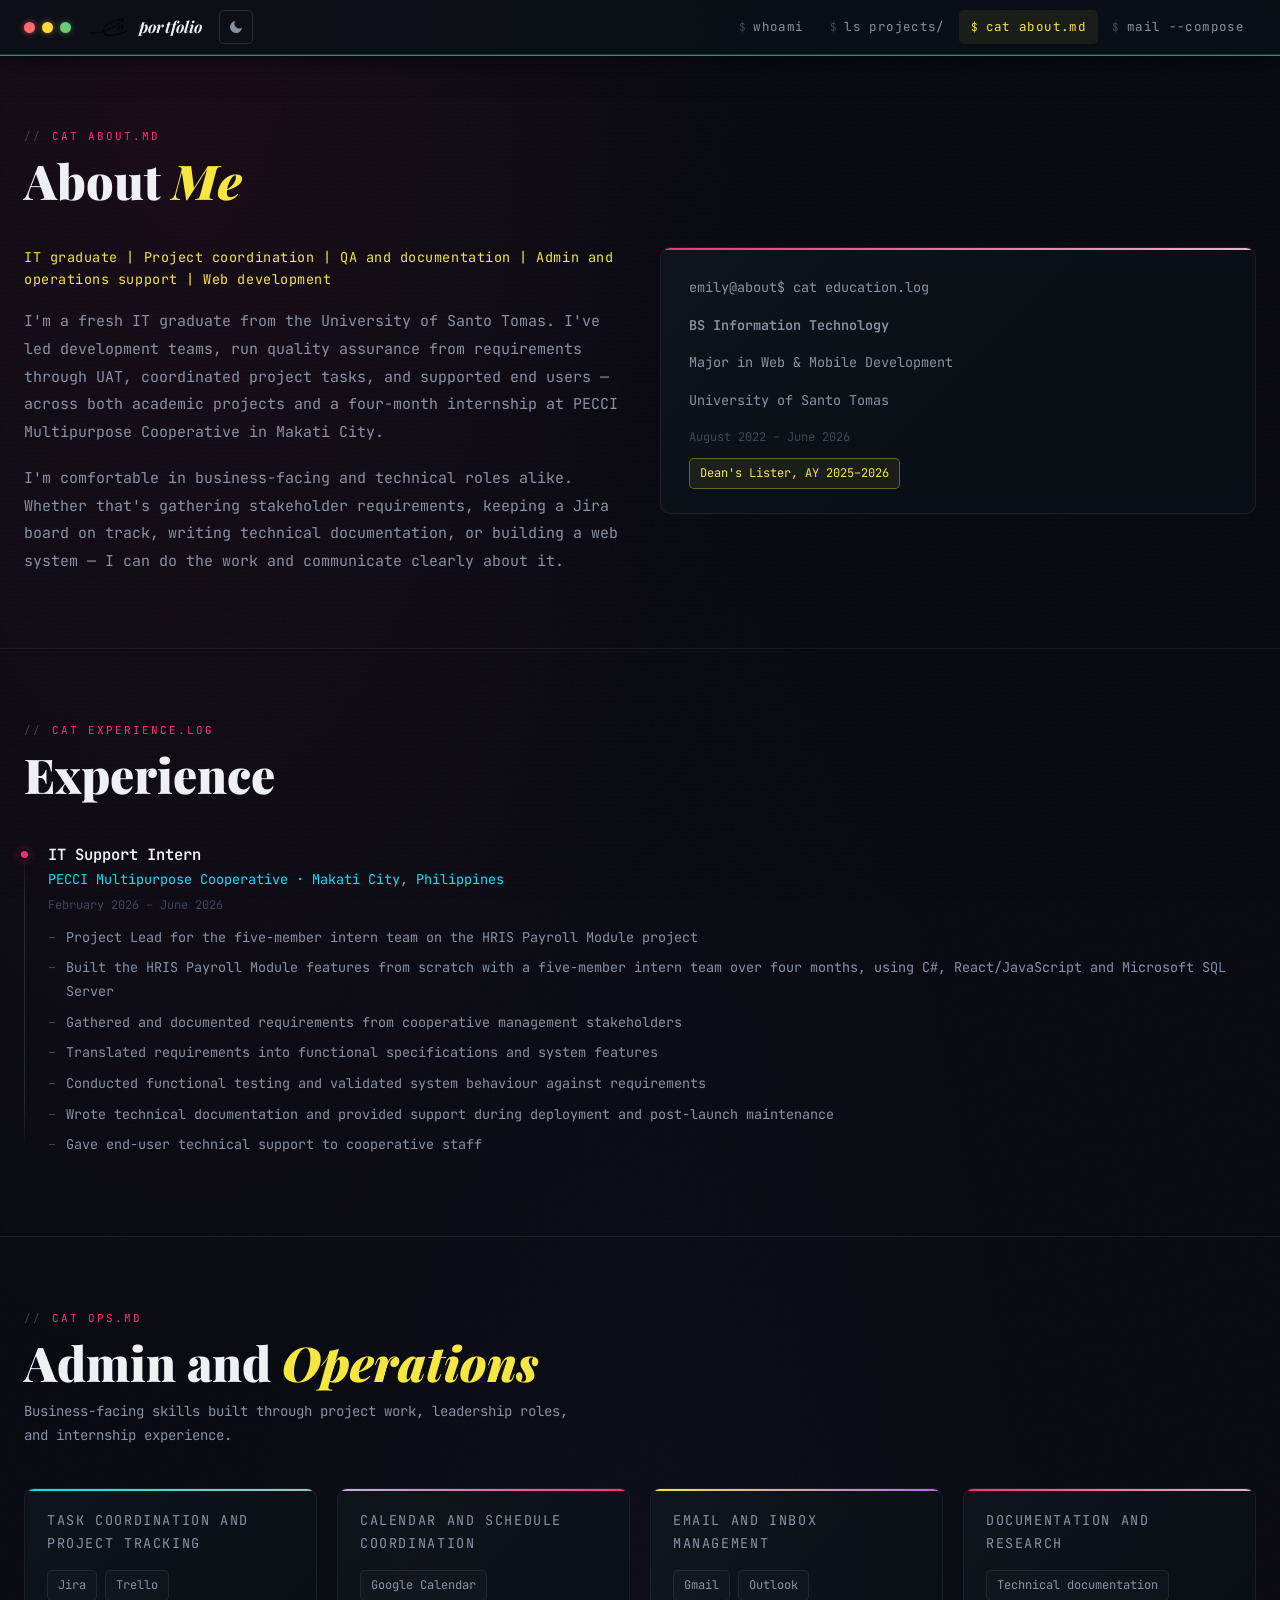
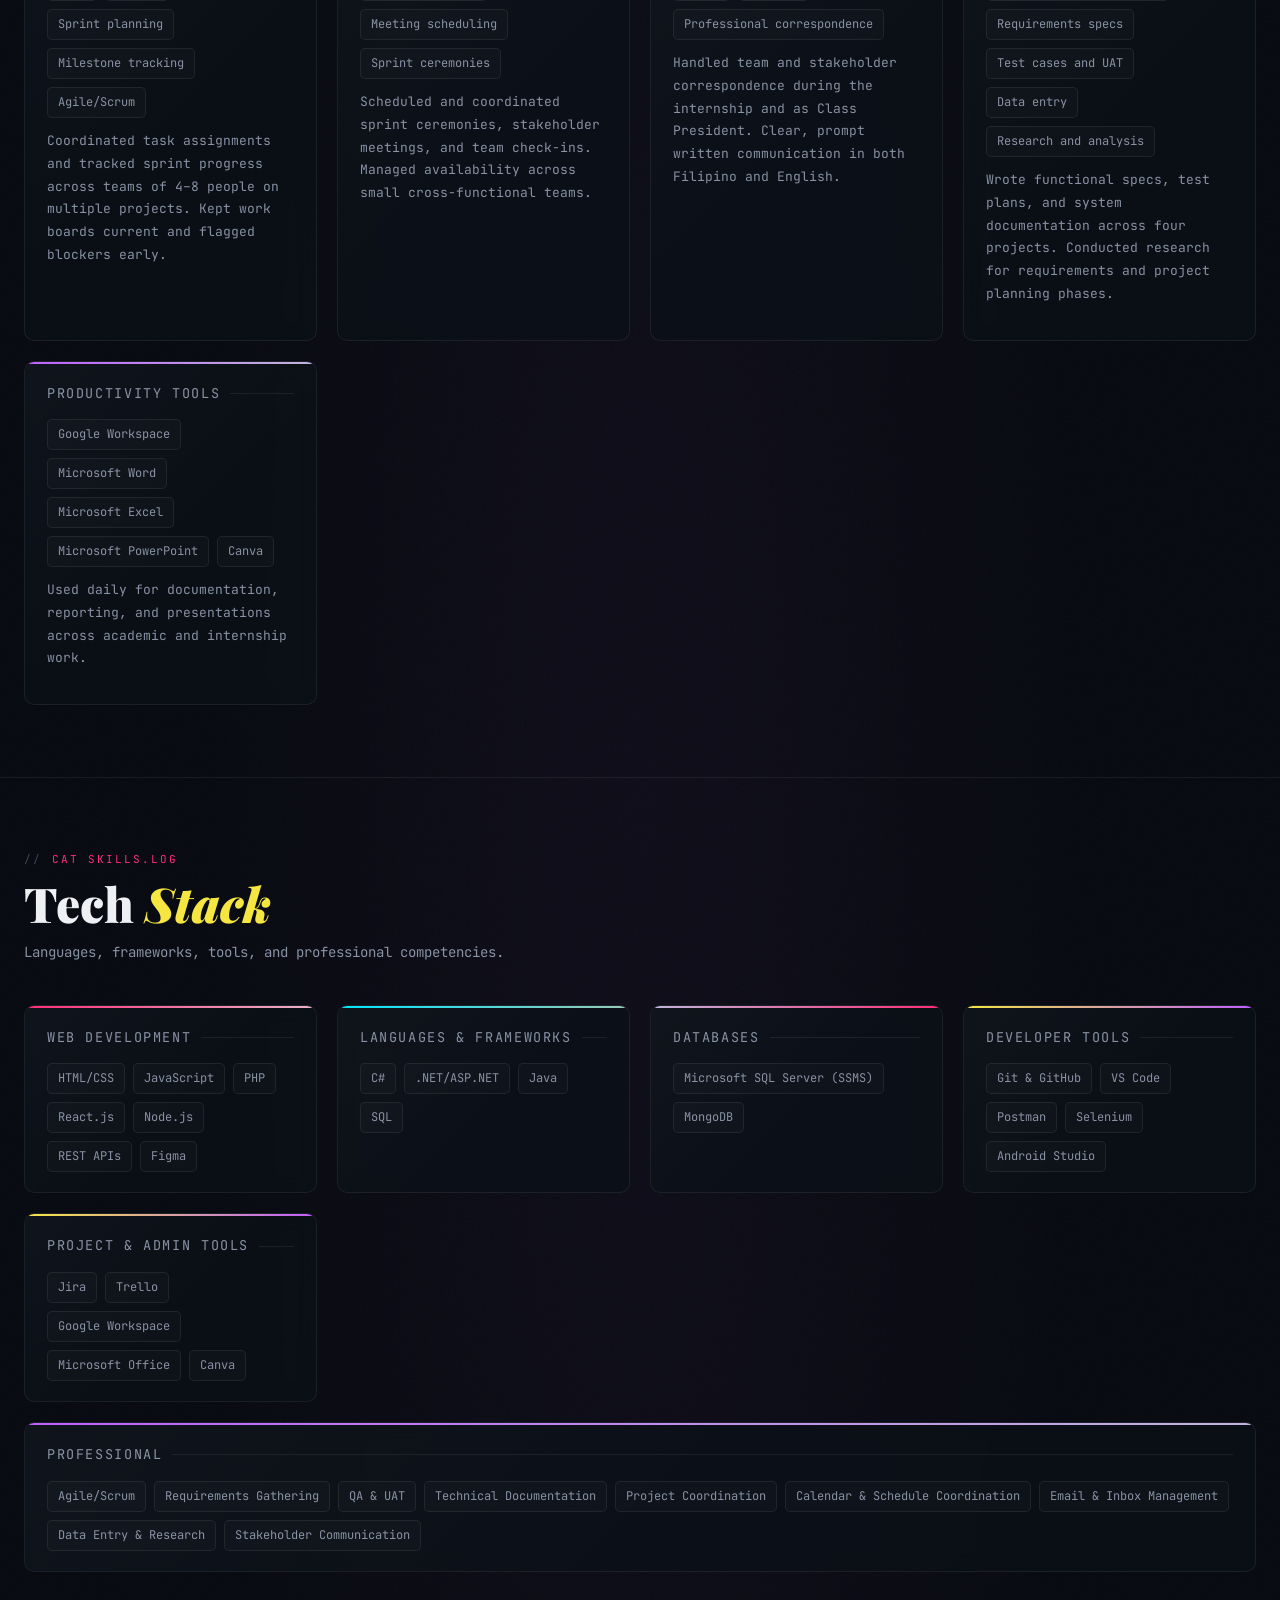
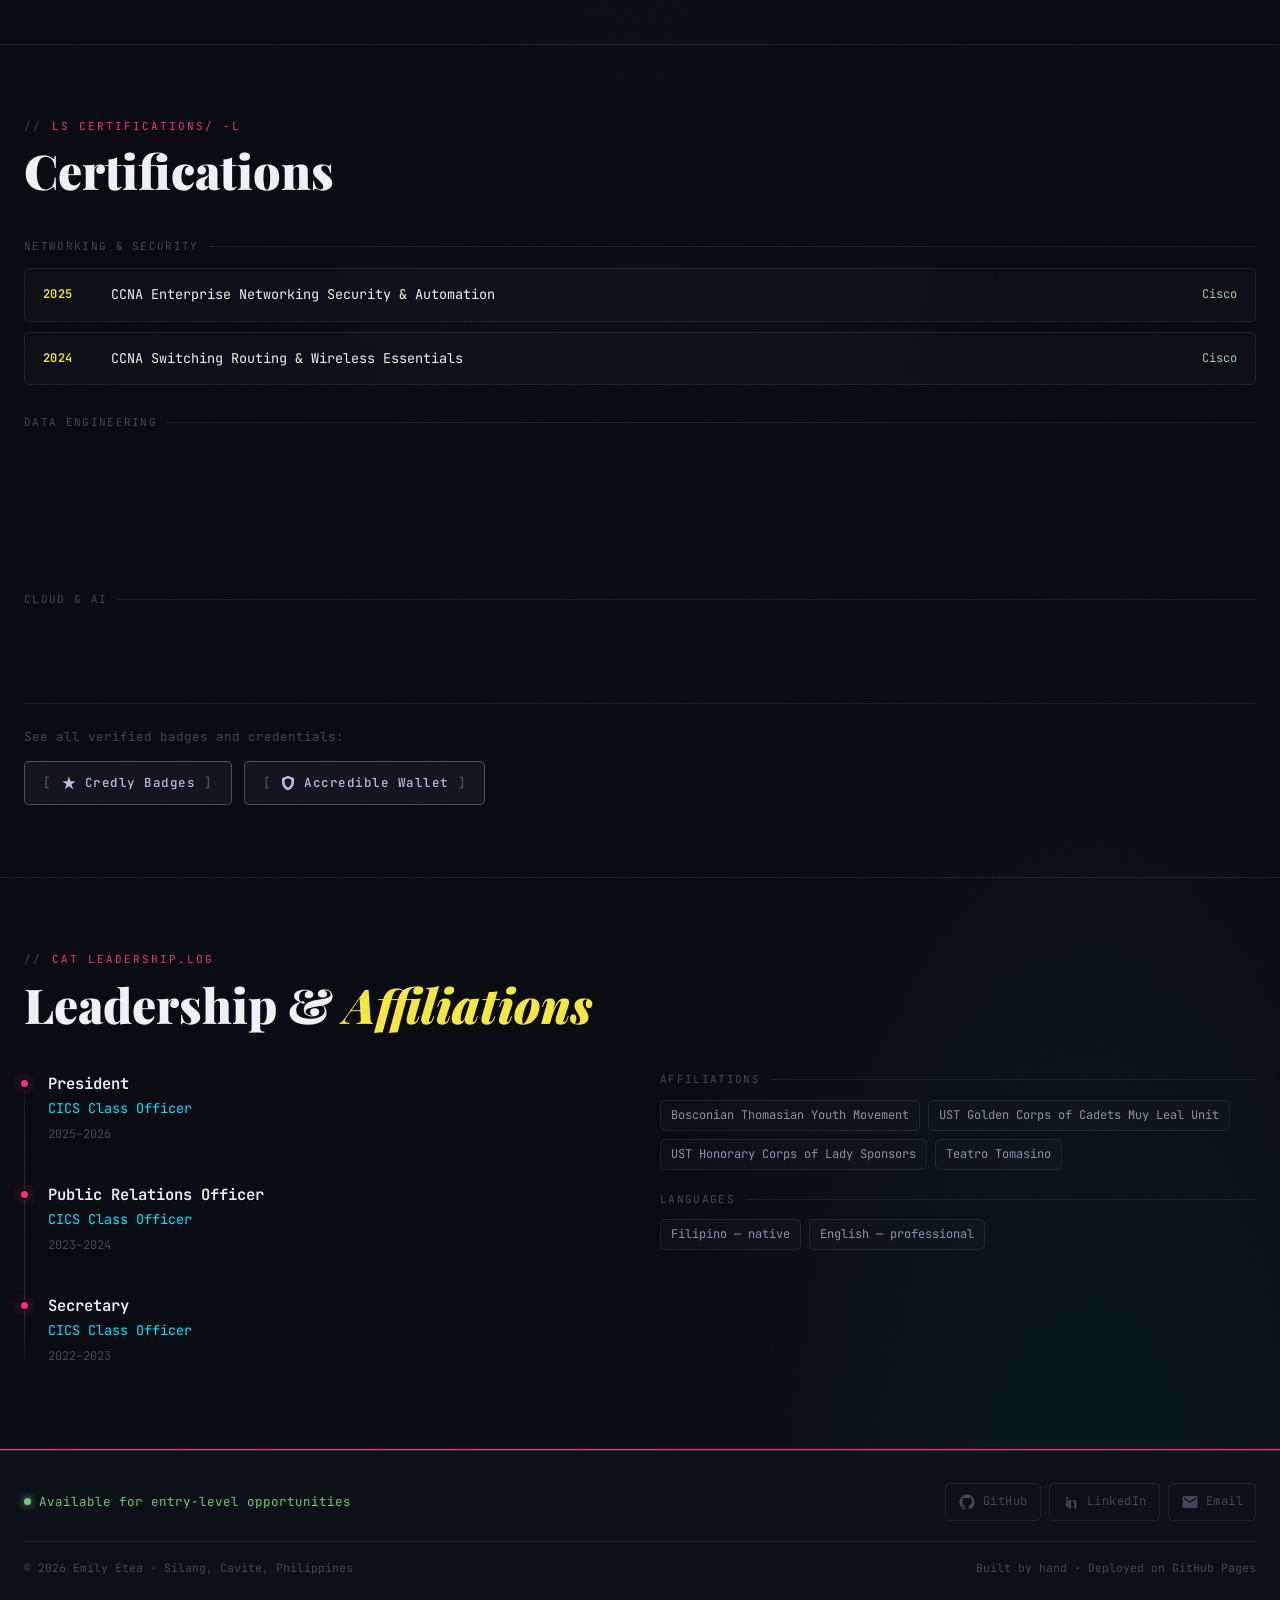
==== commit e709b06d: "Fix PECCI wording: intern title only, correct project lead description and dev language" ====
--- a/about.html
+++ b/about.html
@@ -82,12 +82,12 @@
       </div>
       <div class="timeline reveal">
         <div class="entry">
-          <p class="entry-title">IT Support Intern · Project Lead</p>
+          <p class="entry-title">IT Support Intern</p>
           <p class="entry-org">PECCI Multipurpose Cooperative · Makati City, Philippines</p>
           <span class="entry-date">February 2026 – June 2026</span>
           <ul class="plain">
-            <li>Led a 5-member development team building and enhancing HRIS Payroll Module features</li>
-            <li>Developed payroll computation and deduction tracking features using C#, React/JS, and Microsoft SQL Server</li>
+            <li>Project Lead for the five-member intern team on the HRIS Payroll Module project</li>
+            <li>Built the HRIS Payroll Module features from scratch with a five-member intern team over four months, using C#, React/JavaScript and Microsoft SQL Server</li>
             <li>Gathered and documented requirements from cooperative management stakeholders</li>
             <li>Translated requirements into functional specifications and system features</li>
             <li>Conducted functional testing and validated system behaviour against requirements</li>
--- a/css/style.css
+++ b/css/style.css
@@ -352,8 +352,6 @@
   gap: 52px;
   align-items: center;
 }
-
-.hero-content {}
 
 .hero-status {
   display: inline-flex;
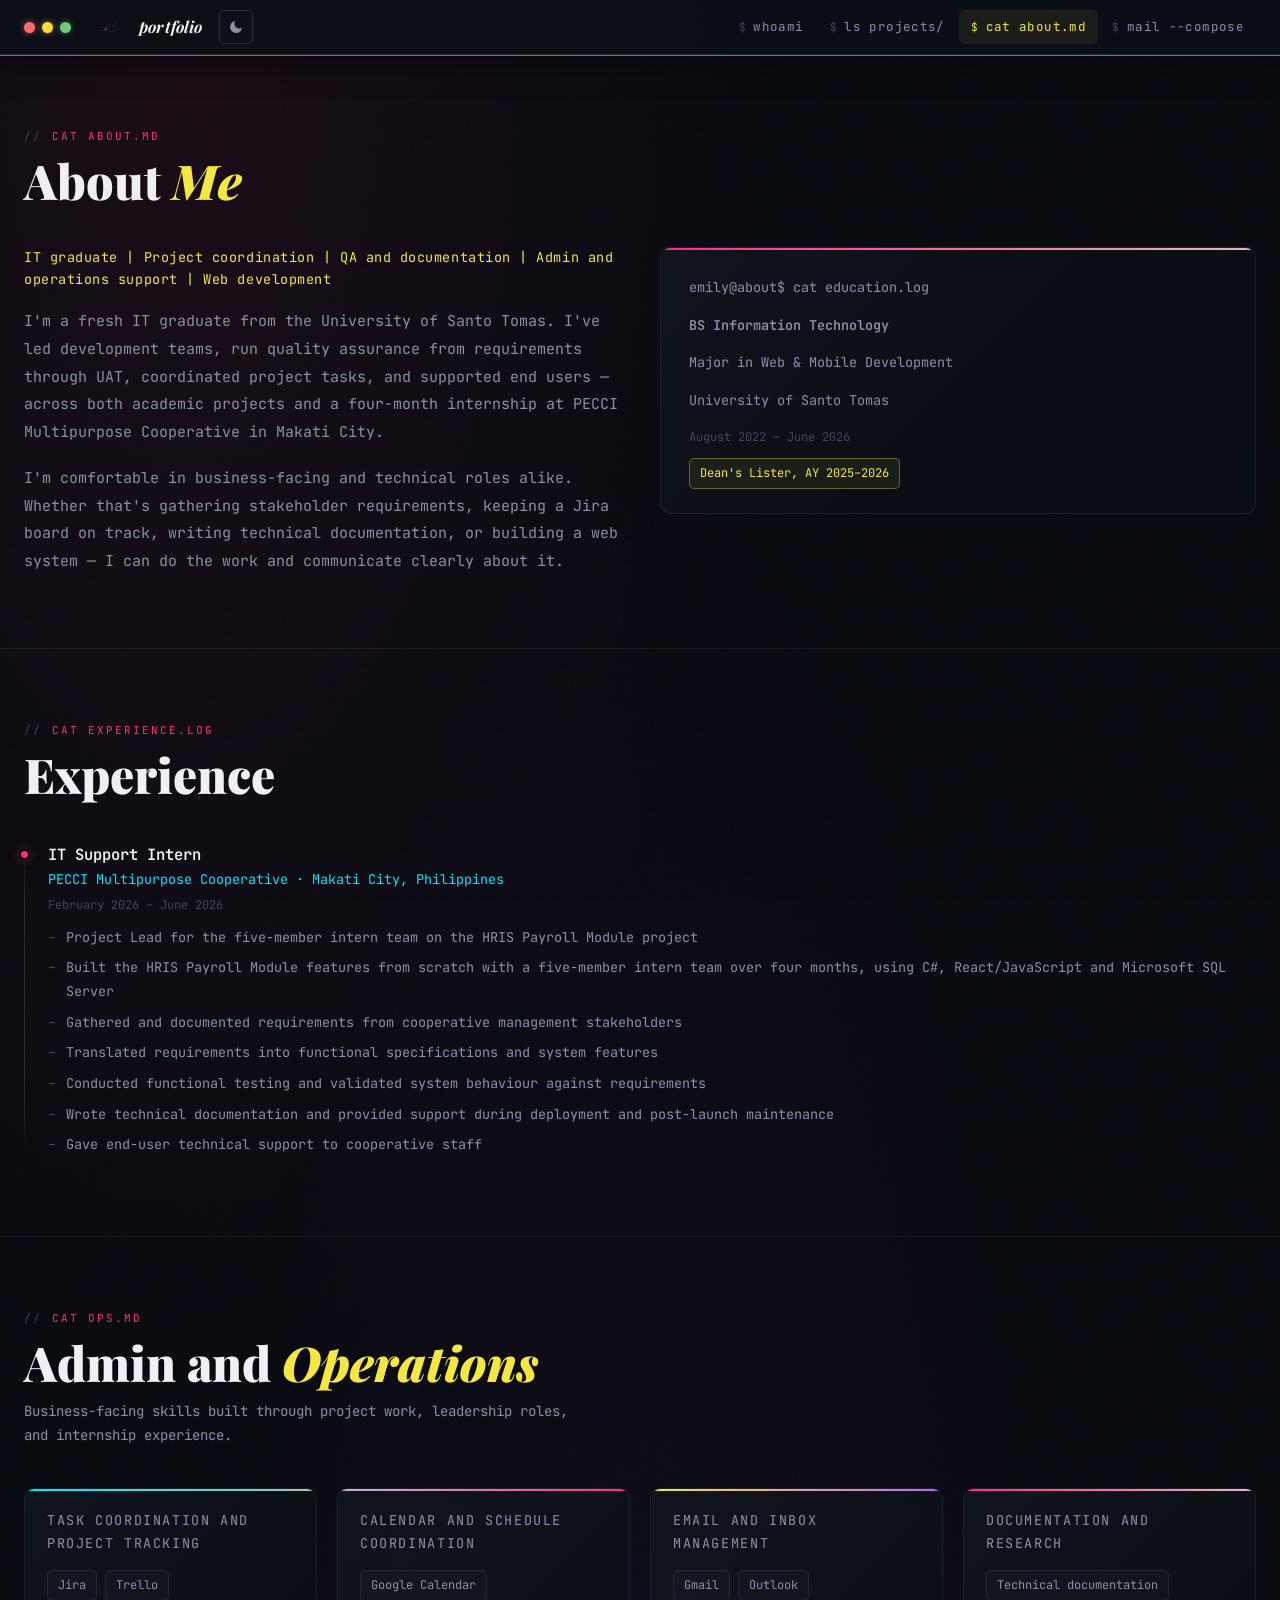
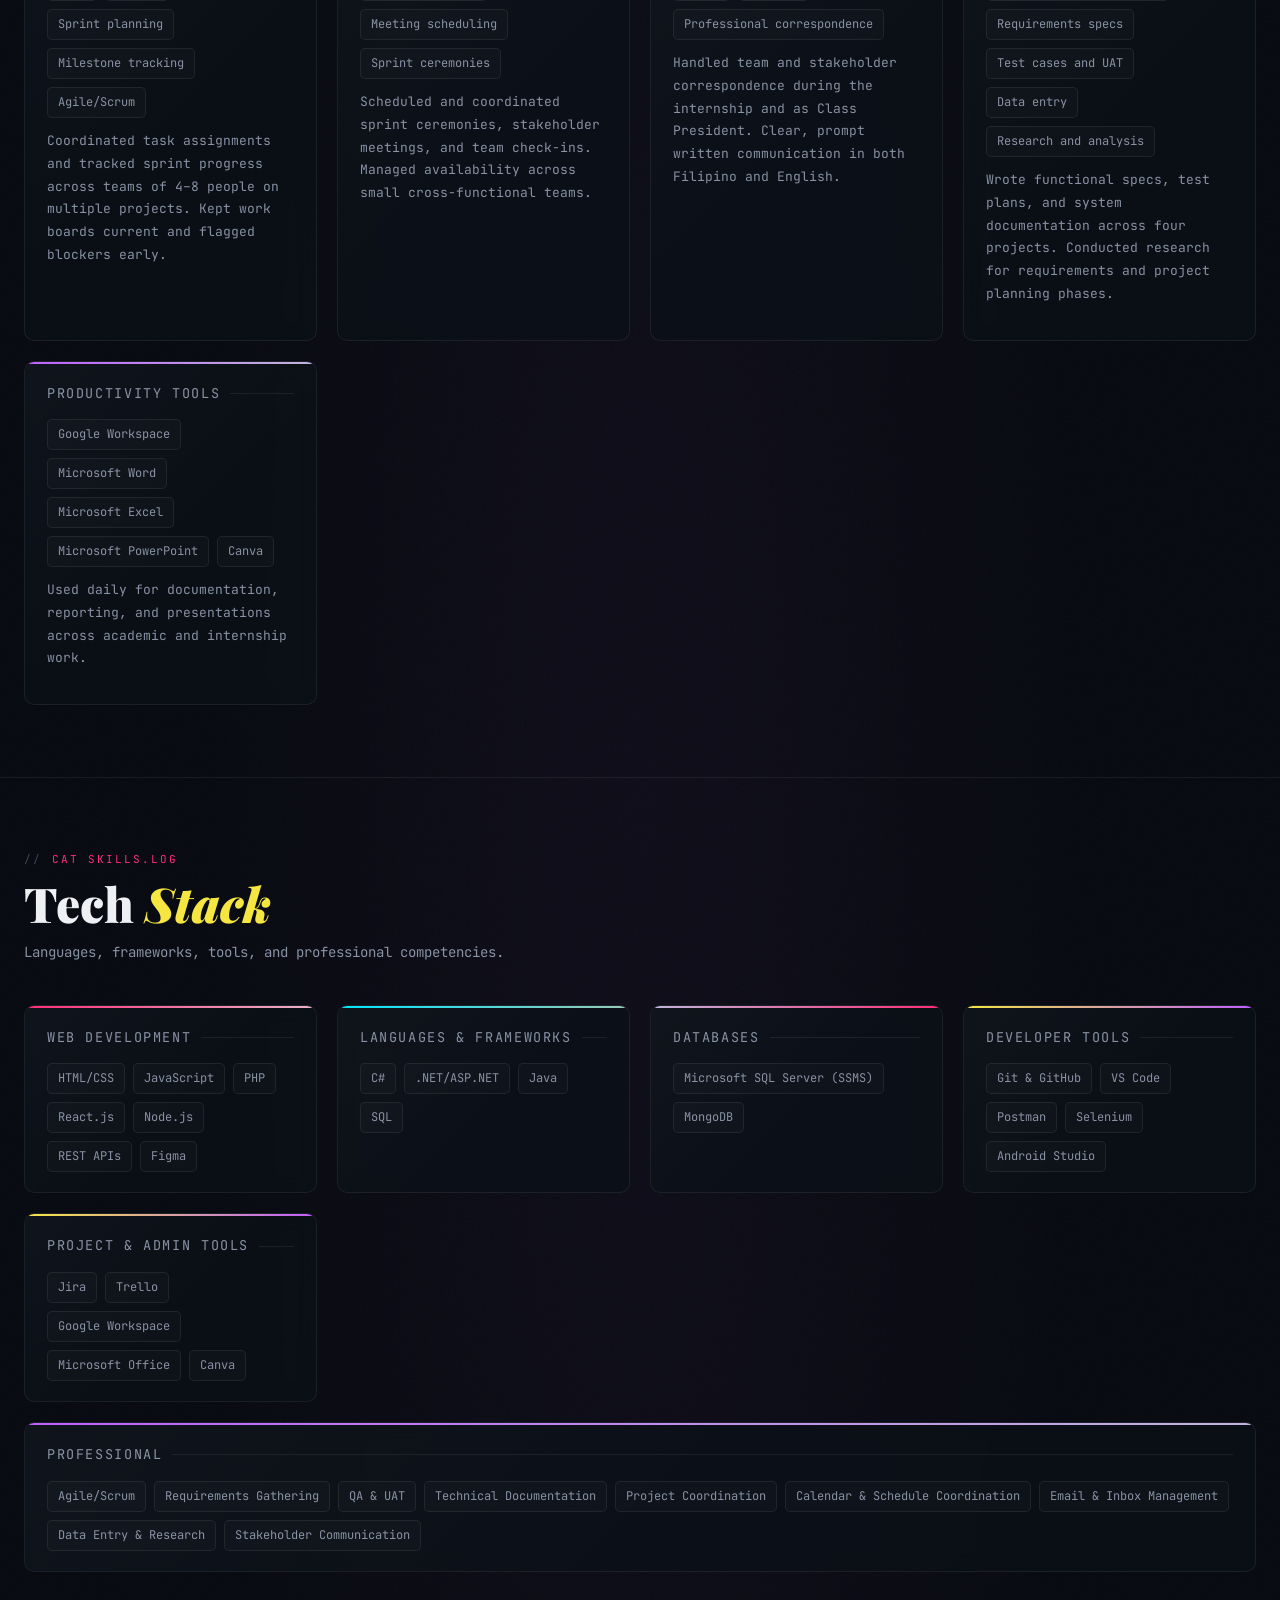
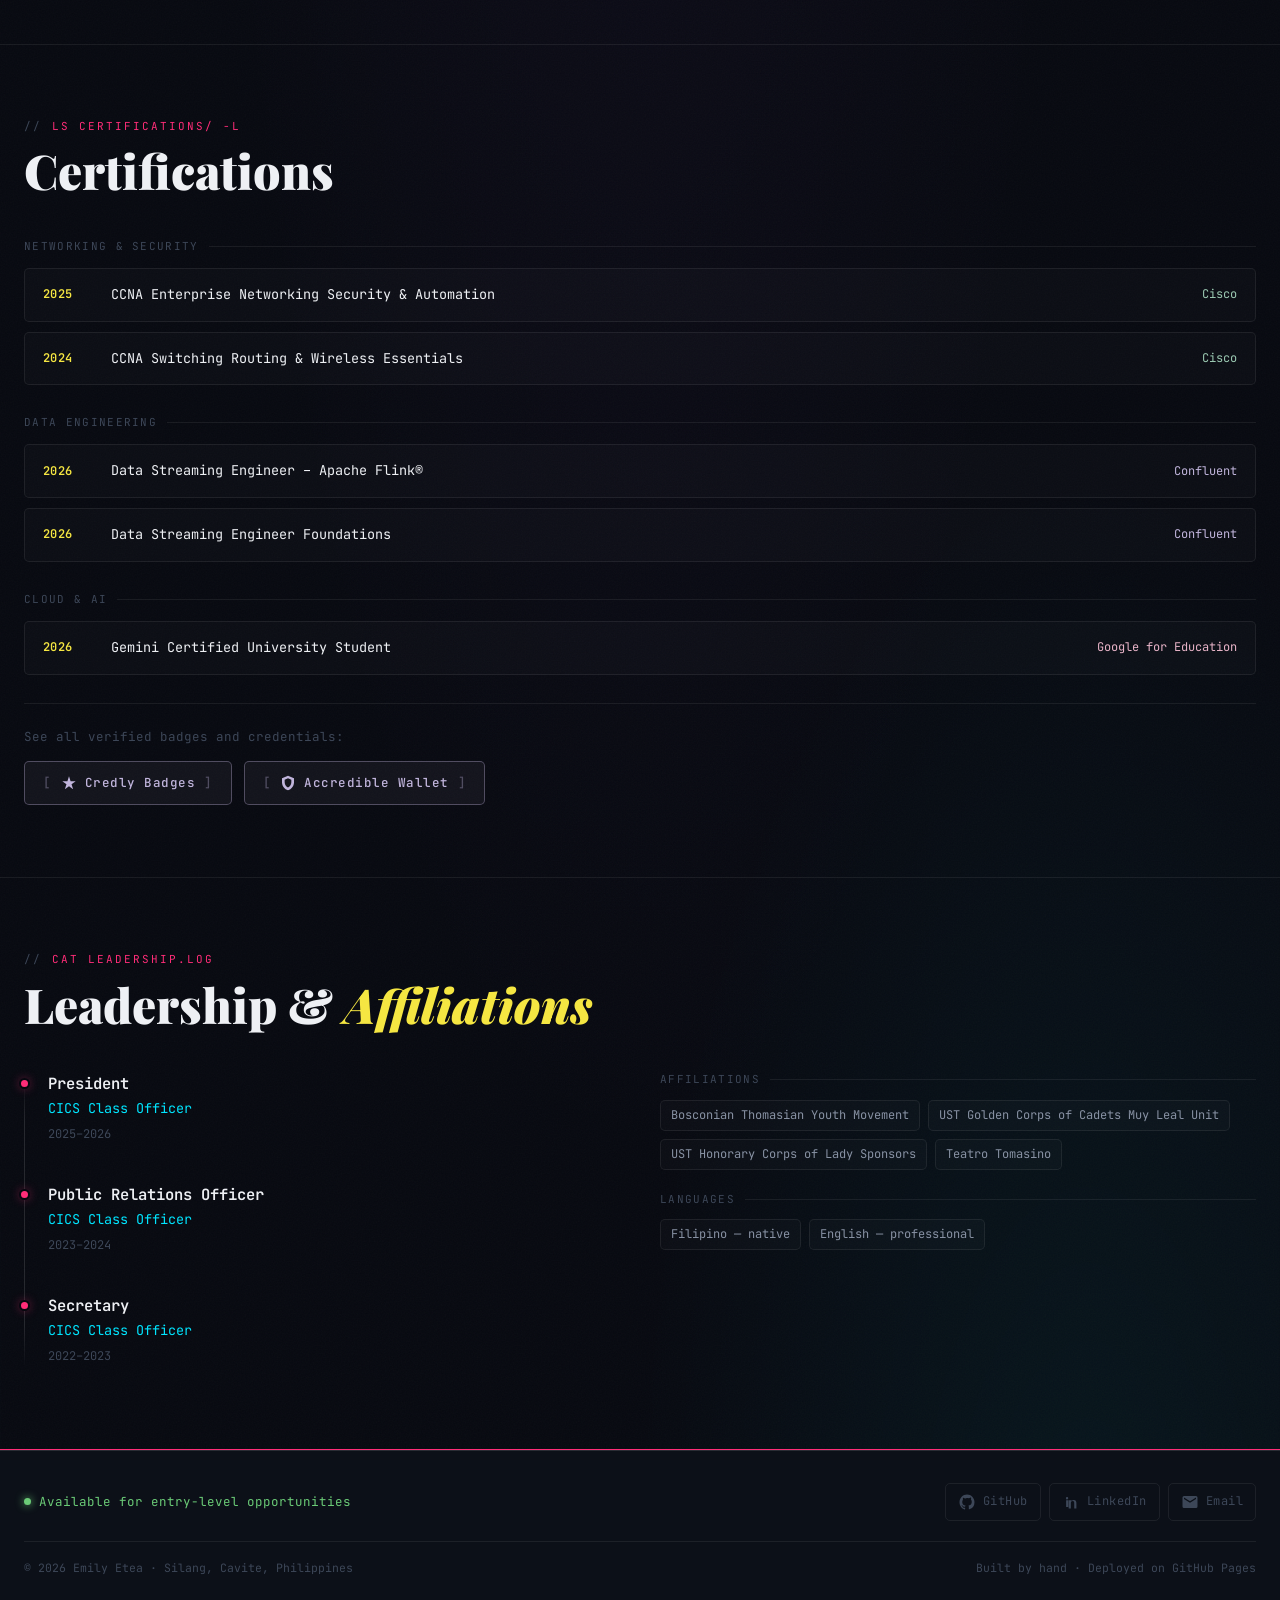
==== commit f070a108: "Swap logos (dark/light SVG per theme), fix favicon, fix mobile hero overflow" ====
--- a/about.html
+++ b/about.html
@@ -12,7 +12,7 @@
   <meta property="og:description" content="BSIT graduate (UST '26). Project coordination, QA and documentation, admin and operations support, and web development.">
   <!-- TODO: replace the og:image path below with a real 1200×630 preview image -->
   <!-- <meta property="og:image" content="https://emilyetea.github.io/img/og-preview.jpg"> -->
-  <link rel="icon" href="img/logo.svg" type="image/svg+xml">
+  <link rel="icon" href="img/dark.svg" type="image/svg+xml">
   <link rel="stylesheet" href="css/style.css">
   <script>
     (function(){var t=localStorage.getItem('theme');if(!t){t=window.matchMedia('(prefers-color-scheme:dark)').matches?'dark':'light';}document.documentElement.setAttribute('data-theme',t);})();
@@ -28,7 +28,8 @@
       </div>
       <a class="site-brand" href="index.html" aria-label="Emily Etea — home">
         <span class="brand-logo" aria-hidden="true">
-          <img src="img/logo.svg" alt="" width="44" height="30" class="brand-logo-img">
+          <img src="img/dark.svg" alt="" width="44" height="30" class="brand-logo-img brand-logo-dark">
+          <img src="img/light.svg" alt="" width="44" height="30" class="brand-logo-img brand-logo-light">
         </span>
         <span class="brand-wordmark">portfolio</span>
       </a>
--- a/css/style.css
+++ b/css/style.css
@@ -542,6 +542,21 @@
   border-color: var(--cp-cyan);
   background: rgba(0,229,255,0.12);
   box-shadow: 0 6px 28px var(--glow-cyan);
+}
+
+/* variant: lavender */
+.btn-lavender {
+  color: var(--cp-purple);
+  border-color: rgba(191,95,255,0.35);
+  background: rgba(191,95,255,0.06);
+}
+.btn-lavender::before,
+.btn-lavender::after { color: rgba(191,95,255,0.35); }
+.btn-lavender:hover {
+  background: rgba(191,95,255,0.14);
+  color: #fff;
+  border-color: var(--cp-purple);
+  box-shadow: 0 6px 28px var(--glow-purple);
 }
 
 /* variant: yellow */
@@ -1885,6 +1900,7 @@
   grid-template-columns: 1fr;
   padding: 0 24px;
   margin: 0 auto;
+  box-sizing: border-box;
 }
 
 .hero--no-photo .hero-content {
@@ -1915,6 +1931,13 @@
 /* ── Responsive ────────────────────────────────────────────────────────── */
 @media (max-width: 768px) {
   .hero-inner--centered { padding: 0 16px; }
+  .hero--no-photo { width: 100%; box-sizing: border-box; }
+  .hero--no-photo .hero-inner { width: 100%; box-sizing: border-box; }
+  .hero--no-photo .hero-content { width: 100%; min-width: 0; box-sizing: border-box; overflow: hidden; }
+  .hero--no-photo .hero-name .line1 { font-size: clamp(36px, 9vw, 52px); white-space: normal; word-break: break-word; }
+  .hero-bio { max-width: 100%; }
+  .hero-links { flex-wrap: wrap; gap: 6px 12px; }
+  .ticker-wrap { max-width: 100%; }
 }
 
 @media (max-width: 640px) {
@@ -2082,11 +2105,19 @@
   height: 30px;
   overflow: visible;
 }
-/* Logo image — SVG uses currentColor, adapts automatically to dark/light */
+/* Logo image — dark.svg shown in dark mode, light.svg in light mode */
 .brand-logo-img {
   display: block;
-  color: var(--text);
-}
+  width: 44px;
+  height: 30px;
+  object-fit: contain;
+}
+/* dark mode: show dark logo, hide light logo */
+.brand-logo-dark  { display: block; }
+.brand-logo-light { display: none; }
+/* light mode: swap */
+[data-theme="light"] .brand-logo-dark  { display: none; }
+[data-theme="light"] .brand-logo-light { display: block; }
 
 /* Matrix canvas — same opacity in both modes */
 [data-theme="light"] #matrix-canvas { opacity: 0.22; }
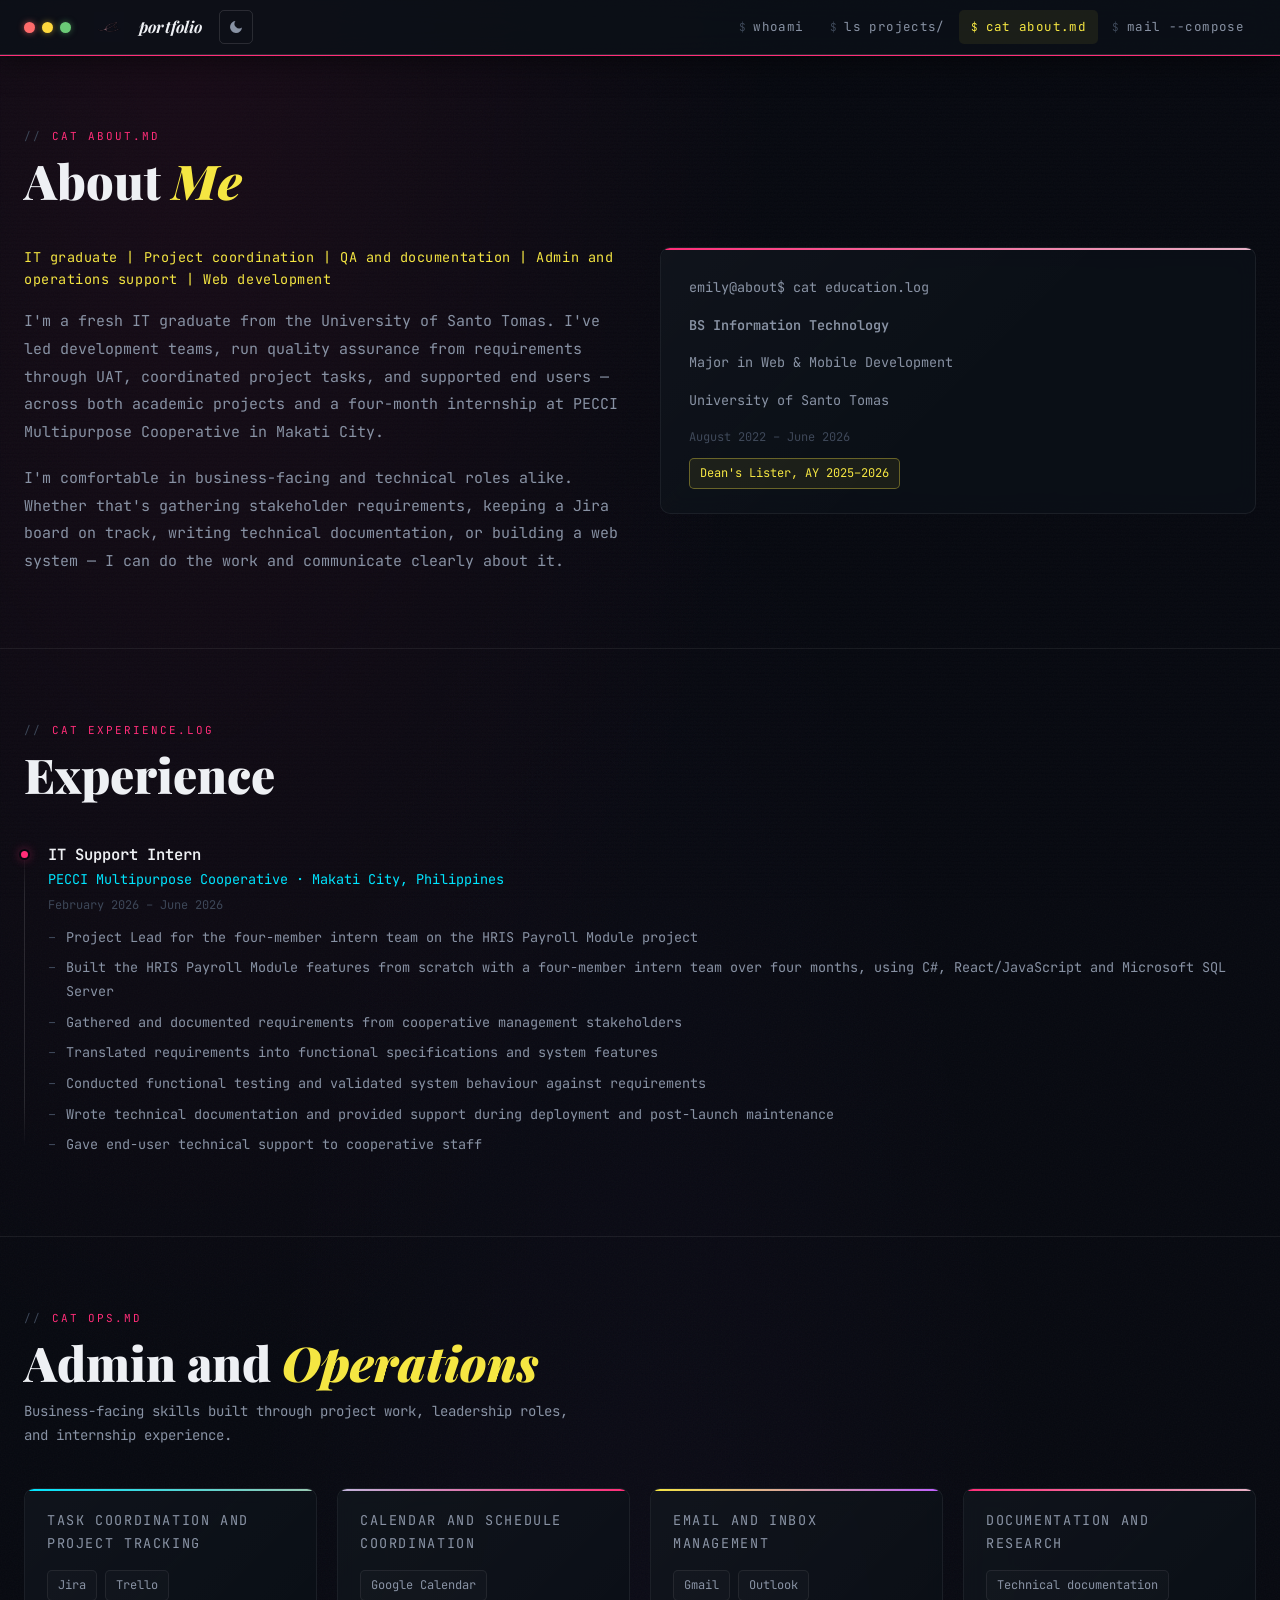
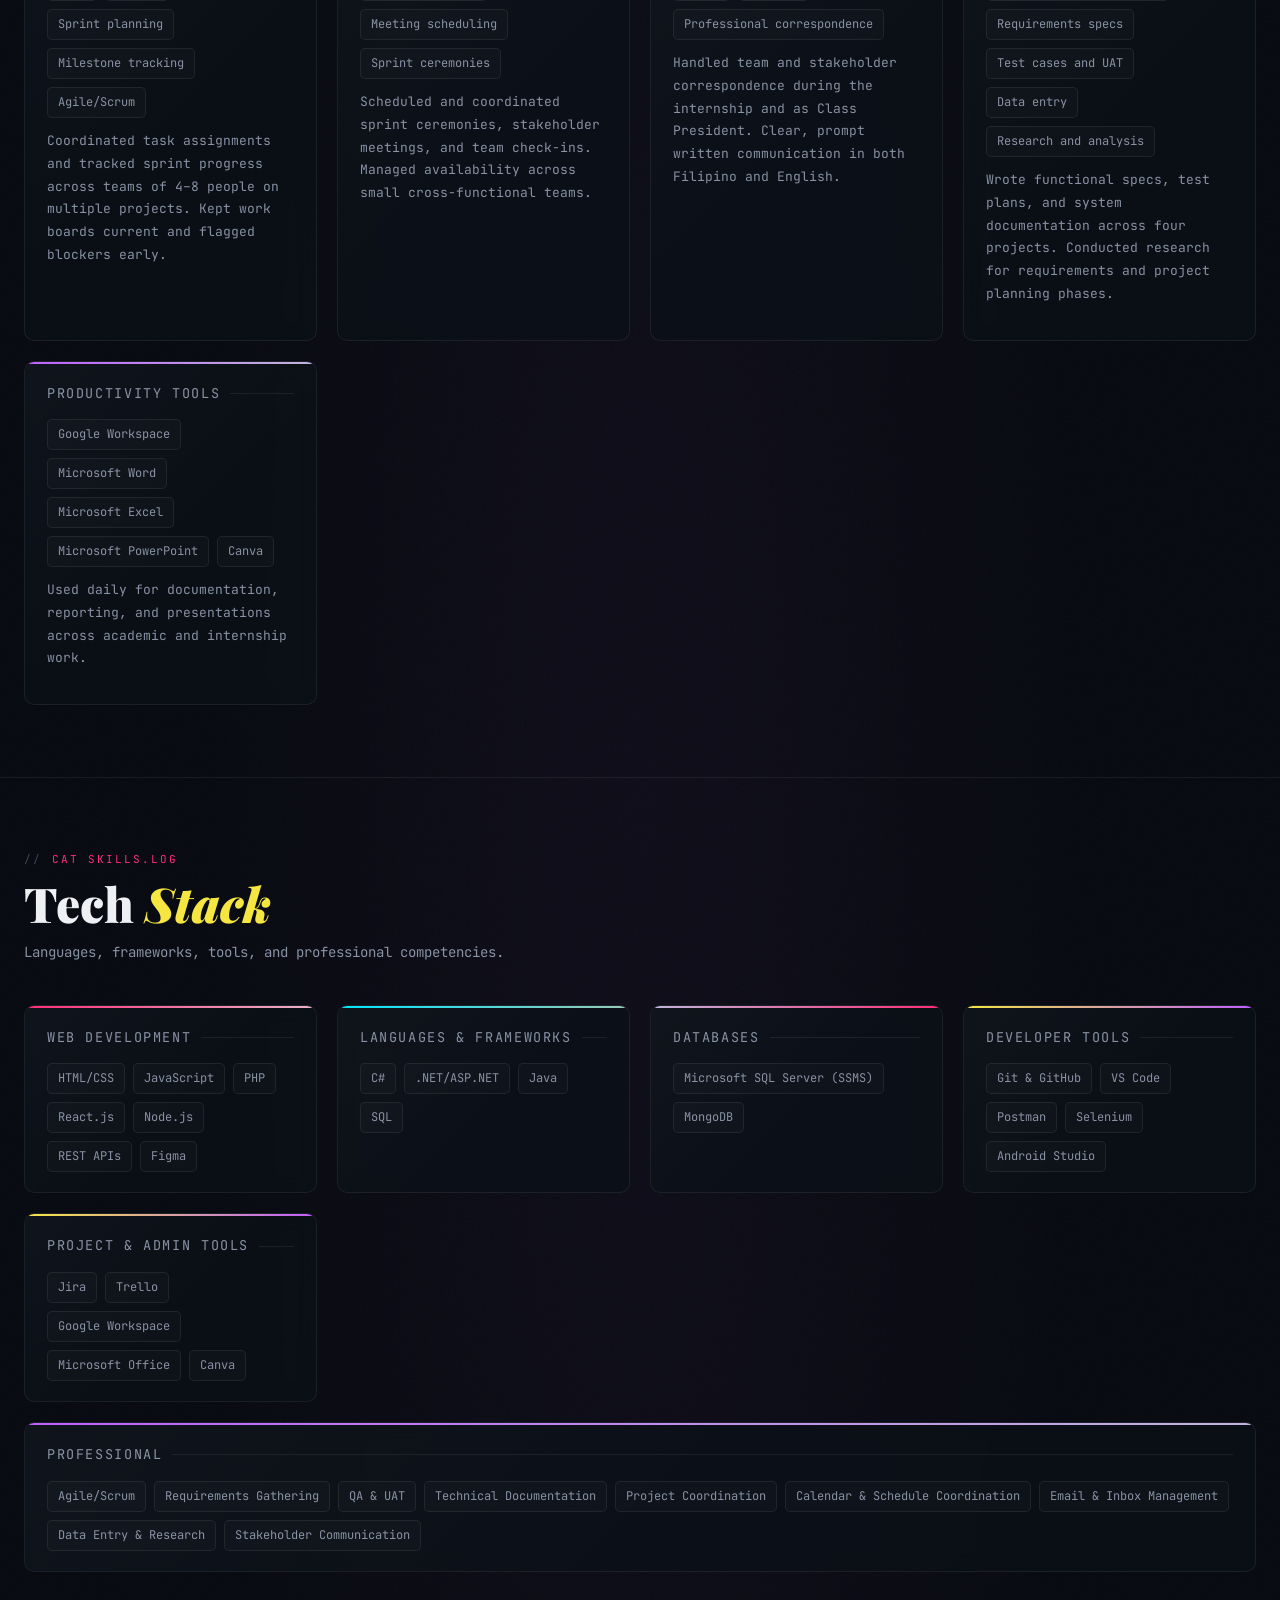
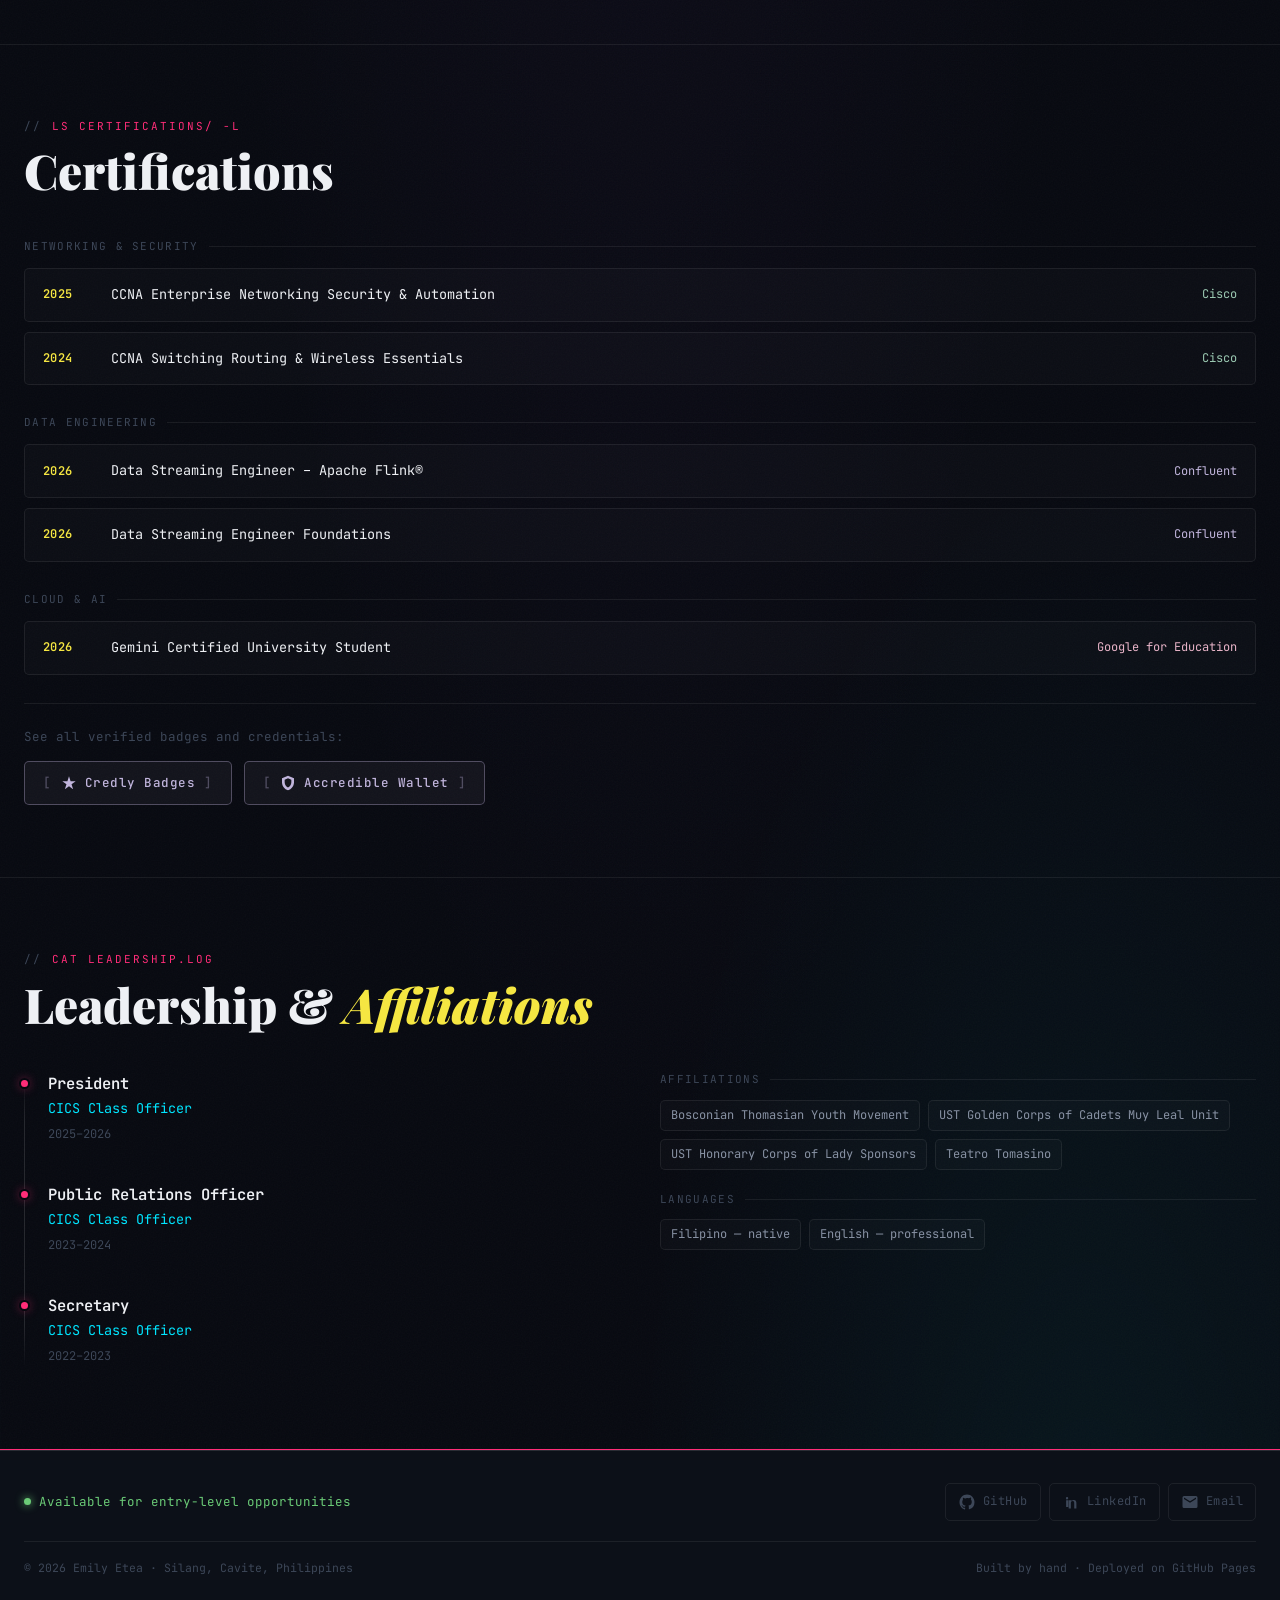
==== commit 8f6e97c4: "Fix PECCI intern team size: five-member -> four-member, Team of 5 -> Team of 4" ====
--- a/about.html
+++ b/about.html
@@ -10,8 +10,7 @@
   <meta property="og:url" content="https://emilyetea.github.io/about.html">
   <meta property="og:title" content="About — Emily Etea">
   <meta property="og:description" content="BSIT graduate (UST '26). Project coordination, QA and documentation, admin and operations support, and web development.">
-  <!-- TODO: replace the og:image path below with a real 1200×630 preview image -->
-  <!-- <meta property="og:image" content="https://emilyetea.github.io/img/og-preview.jpg"> -->
+  <meta property="og:image" content="https://emilyetea.github.io/img/thumbnail.png">
   <link rel="icon" href="img/dark.svg" type="image/svg+xml">
   <link rel="stylesheet" href="css/style.css">
   <script>
@@ -87,8 +86,8 @@
           <p class="entry-org">PECCI Multipurpose Cooperative · Makati City, Philippines</p>
           <span class="entry-date">February 2026 – June 2026</span>
           <ul class="plain">
-            <li>Project Lead for the five-member intern team on the HRIS Payroll Module project</li>
-            <li>Built the HRIS Payroll Module features from scratch with a five-member intern team over four months, using C#, React/JavaScript and Microsoft SQL Server</li>
+            <li>Project Lead for the four-member intern team on the HRIS Payroll Module project</li>
+            <li>Built the HRIS Payroll Module features from scratch with a four-member intern team over four months, using C#, React/JavaScript and Microsoft SQL Server</li>
             <li>Gathered and documented requirements from cooperative management stakeholders</li>
             <li>Translated requirements into functional specifications and system features</li>
             <li>Conducted functional testing and validated system behaviour against requirements</li>
